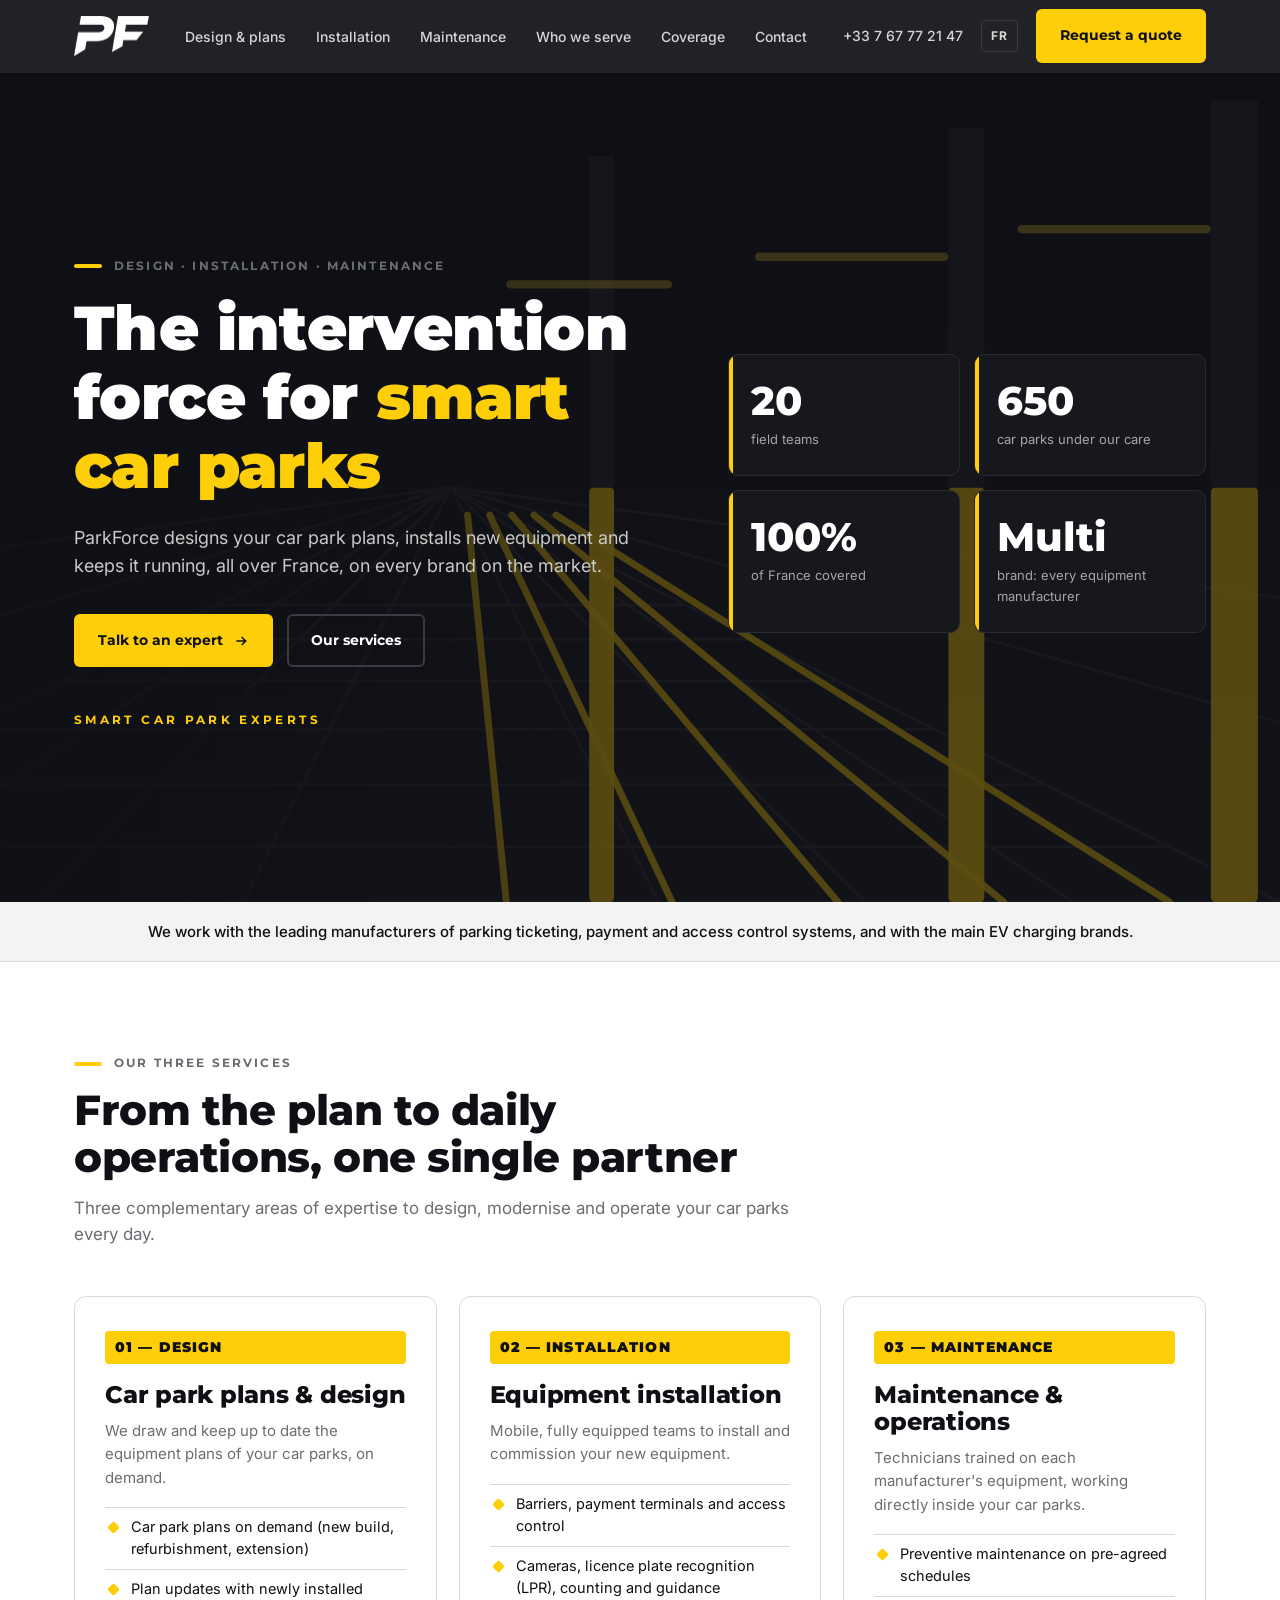
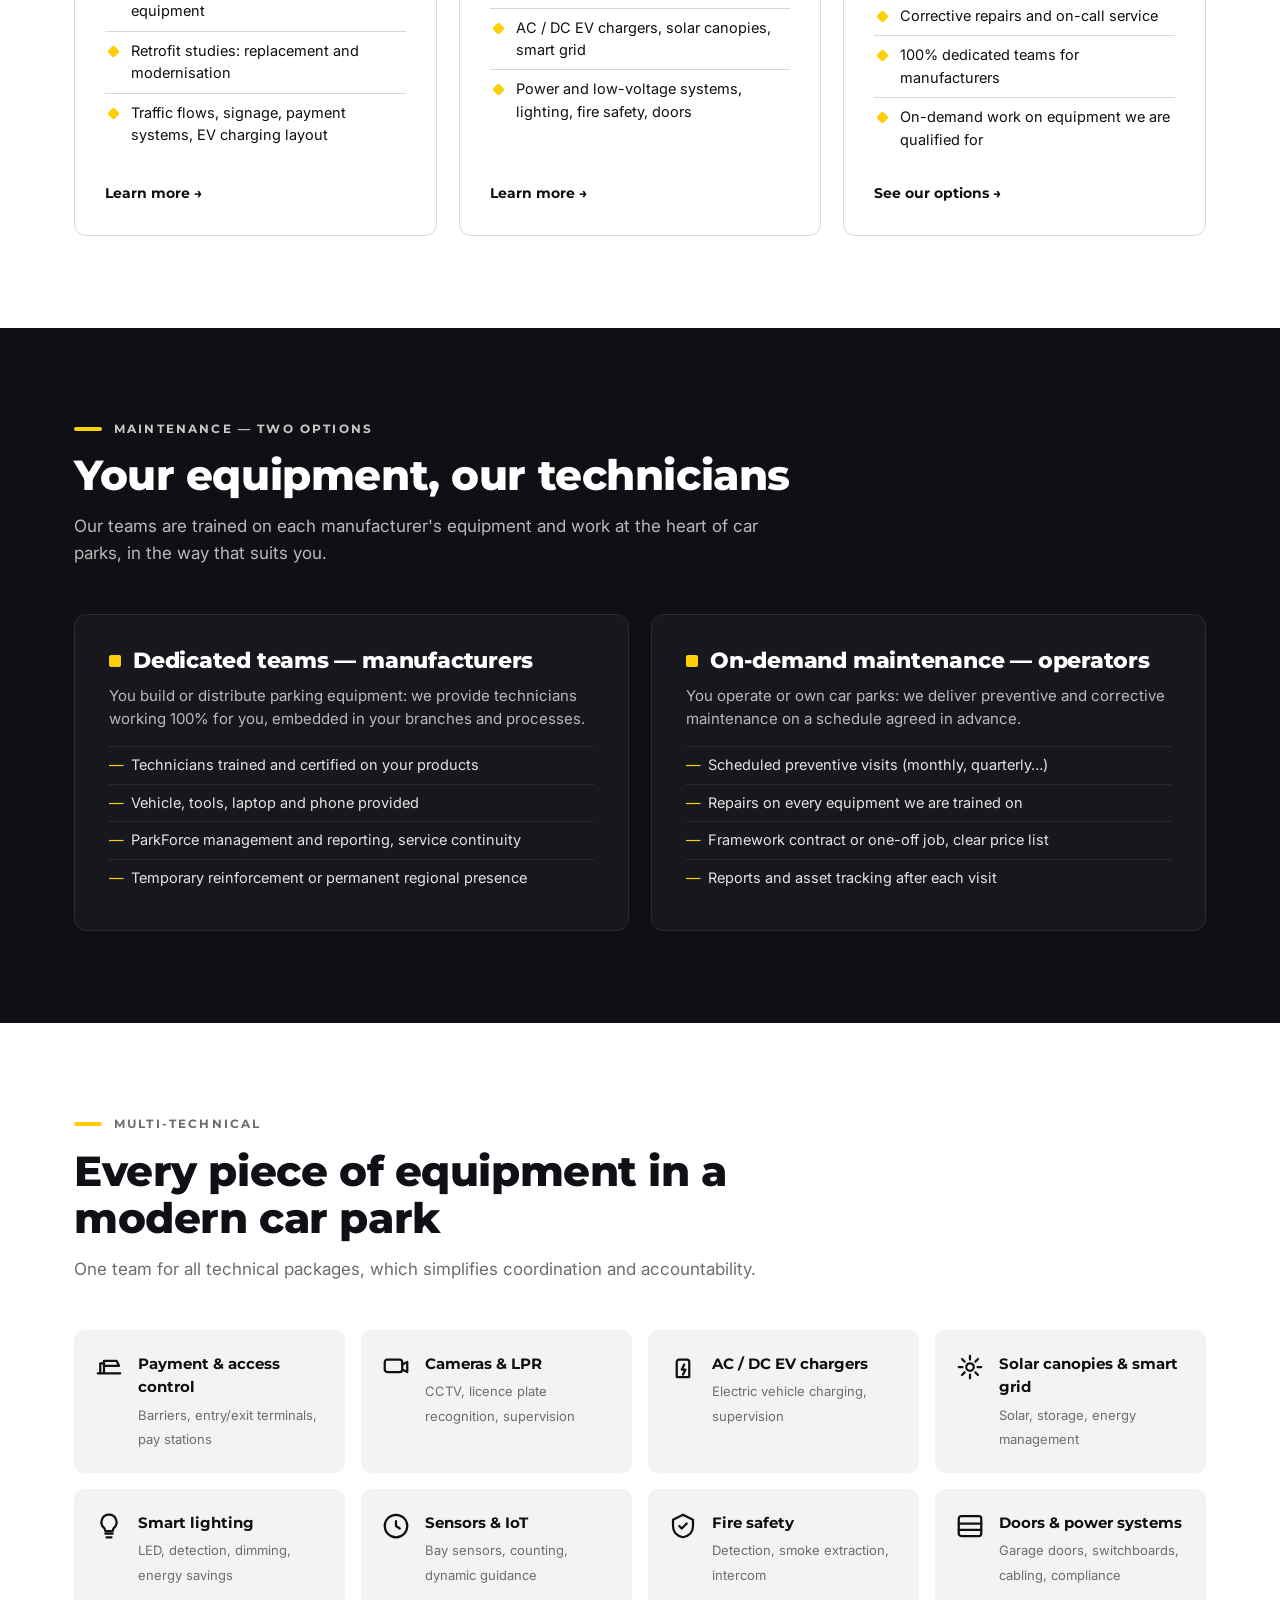
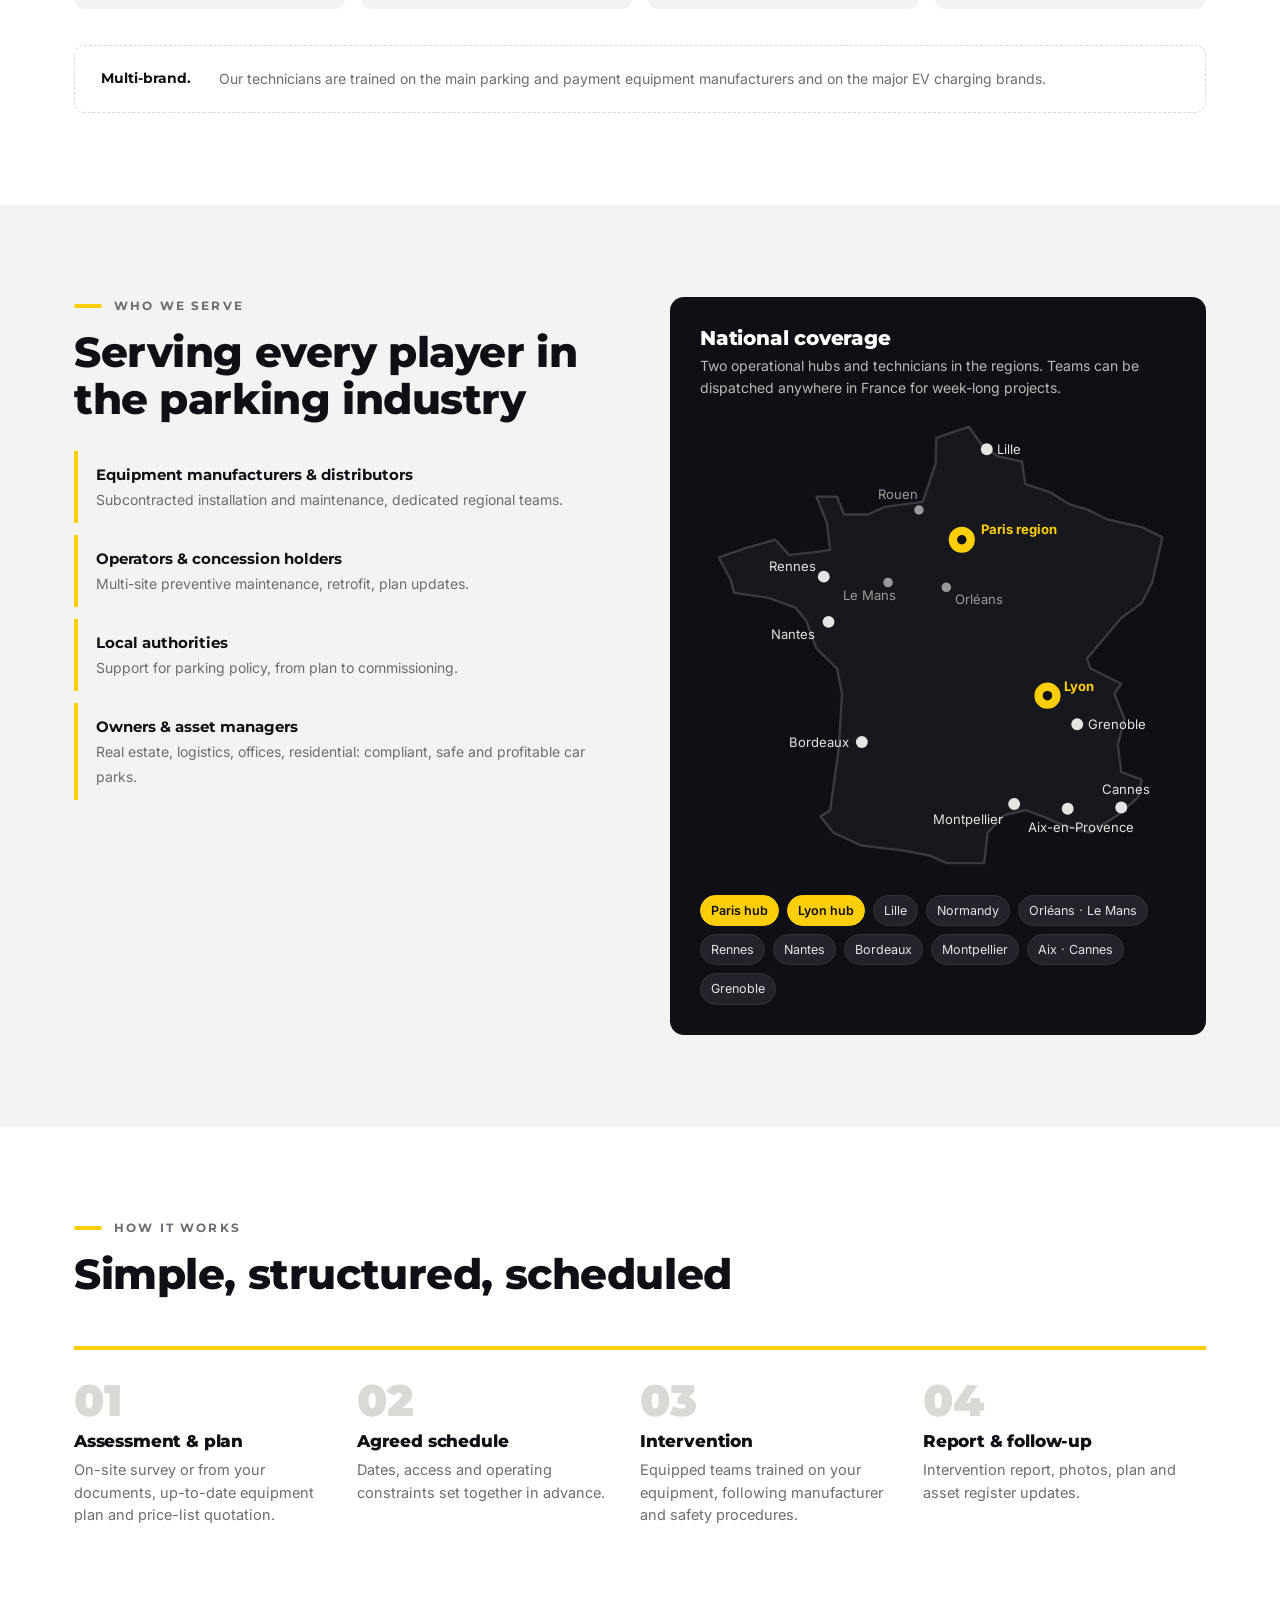
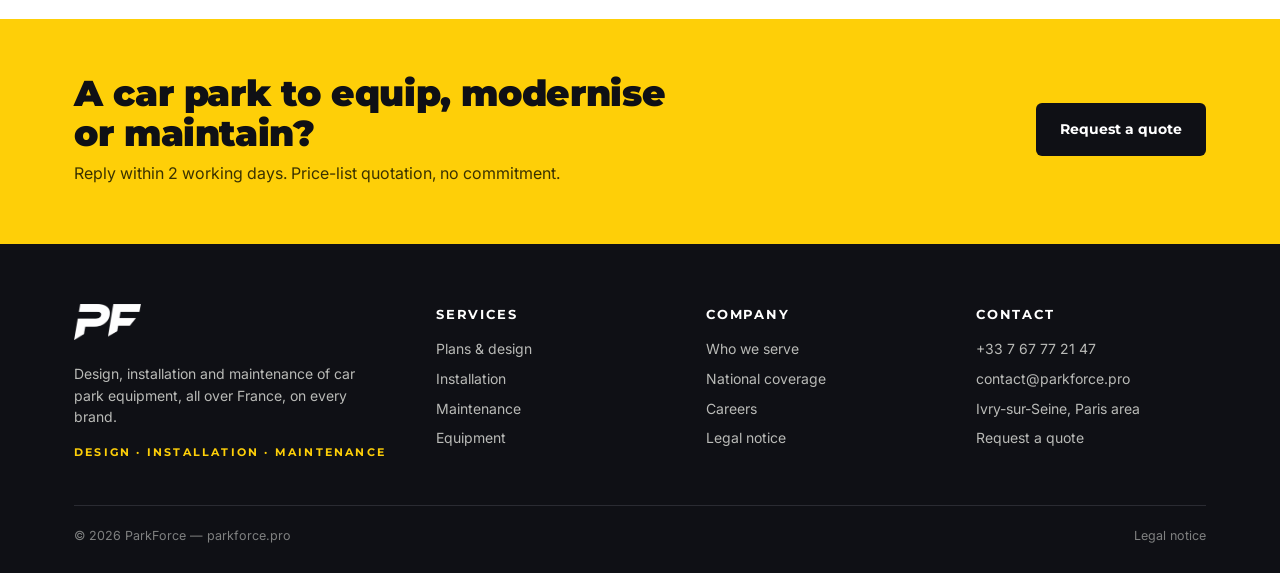
==== en/index.html @ 3d752ea2 "Site ParkForce v1 — FR/EN, carte de France, visuel héros, assistant IA (worker + widget)" ====
<!DOCTYPE html>
<html lang="en">
<head>
<meta charset="utf-8">
<meta name="viewport" content="width=device-width, initial-scale=1">
<title>ParkForce — Smart car park experts</title>
<meta name="description" content="ParkForce: car park design and plans, installation and maintenance of parking equipment all over France, on every brand.">
<link rel="canonical" href="https://parkforce.pro/en/index.html">
<link rel="alternate" hreflang="fr" href="https://parkforce.pro/index.html">
<link rel="alternate" hreflang="en" href="https://parkforce.pro/en/index.html">
<link rel="icon" href="../assets/favicon.png" type="image/png">
<meta property="og:title" content="ParkForce — Smart car park experts"><meta property="og:description" content="ParkForce: car park design and plans, installation and maintenance of parking equipment all over France, on every brand."><meta property="og:image" content="https://parkforce.pro/assets/og.png"><meta property="og:type" content="website">
<link rel="preconnect" href="https://fonts.googleapis.com">
<link href="https://fonts.googleapis.com/css2?family=Montserrat:wght@500;700;800;900&family=Inter:wght@400;500;600&display=swap" rel="stylesheet">
<link rel="stylesheet" href="../assets/site.css">
</head>
<body>
<header>
  <div class="wrap nav">
    <a class="logo" href="../en/index.html" aria-label="ParkForce"><img src="../assets/logo-blanc.png" alt="ParkForce"></a>
    <ul><li><a href="etude.html">Design & plans</a></li><li><a href="installation.html">Installation</a></li><li><a href="maintenance.html">Maintenance</a></li><li><a href="index.html#pourqui">Who we serve</a></li><li><a href="index.html#couverture">Coverage</a></li><li><a href="contact.html">Contact</a></li></ul>
    <div class="right">
      <span class="tel">+33 7 67 77 21 47</span>
      <a class="lang" href="../index.html" hreflang="fr">FR</a>
      <a class="btn btn-y" href="contact.html">Request a quote</a>
      <button class="burger" aria-label="Menu" onclick="document.getElementById('mnav').classList.toggle('open')">☰</button>
    </div>
  </div>
  <nav class="mobile-nav" id="mnav"><a href="etude.html">Design & plans</a><a href="installation.html">Installation</a><a href="maintenance.html">Maintenance</a><a href="index.html#pourqui">Who we serve</a><a href="index.html#couverture">Coverage</a><a href="contact.html">Contact</a><a href="../index.html">FR</a></nav>
</header>

<section class="hero" id="top">
  <svg class="hero-art" viewBox="0 0 1200 600" preserveAspectRatio="xMaxYMid slice" aria-hidden="true">
      <defs><linearGradient id="g1" x1="0" y1="0" x2="0" y2="1"><stop offset="0" stop-color="#0F1015"/><stop offset="1" stop-color="#1b1c23"/></linearGradient>
      <linearGradient id="g2" x1="0" y1="0" x2="1" y2="0"><stop offset="0" stop-color="#0F1015" stop-opacity="1"/><stop offset=".6" stop-color="#0F1015" stop-opacity="0"/></linearGradient></defs>
      <rect width="1200" height="600" fill="url(#g1)"/>
      <g stroke="#2b2c33" stroke-width="2" fill="none">
        <path d="M0 600 L600 300 M150 600 L600 300 M300 600 L600 300 M450 600 L600 300 M750 600 L600 300 M900 600 L600 300 M1050 600 L600 300 M1200 600 L600 300 M1200 470 L600 300 M1200 380 L600 300 M0 470 L600 300 M0 380 L600 300"/>
        <path d="M0 600 L1200 600 M80 560 L1120 560 M170 515 L1030 515 M250 475 L950 475 M320 440 L880 440 M380 410 L820 410 M430 385 L770 385"/>
      </g>
      <g stroke="#FECF08" stroke-width="5" stroke-linecap="round" opacity=".85">
        <path d="M640 600 L612 320 M760 600 L628 320 M880 600 L644 320 M1000 600 L660 320 M1120 600 L676 320"/>
      </g>
      <g fill="#FECF08" opacity=".9"><rect x="700" y="300" width="18" height="300" rx="3"/><rect x="960" y="300" width="26" height="300" rx="3"/><rect x="1150" y="300" width="34" height="300" rx="3"/></g>
      <g fill="#23242b"><rect x="700" y="60" width="18" height="240"/><rect x="960" y="40" width="26" height="260"/><rect x="1150" y="20" width="34" height="280"/></g>
      <g fill="#FFD32D" opacity=".55"><rect x="640" y="150" width="120" height="6" rx="3"/><rect x="820" y="130" width="140" height="6" rx="3"/><rect x="1010" y="110" width="140" height="6" rx="3"/></g>
      <rect width="1200" height="600" fill="url(#g2)"/>
    </svg>
  <div class="wrap">
    <div>
      <div class="eyebrow">Design · Installation · Maintenance</div>
      <h1>The intervention force for <em>smart car parks</em></h1>
      <p class="lead">ParkForce designs your car park plans, installs new equipment and keeps it running, all over France, on every brand on the market.</p>
      <div class="ctas">
        <a class="btn btn-y" href="contact.html">Talk to an expert <svg viewBox="0 0 24 24" fill="none" stroke="currentColor" stroke-width="2.4"><path d="M5 12h14M13 6l6 6-6 6"/></svg></a>
        <a class="btn btn-ghost" href="#metiers">Our services</a>
      </div>
      <div class="sig">Smart car park experts</div>
    </div>
    <div class="kpis"><div class="kpi"><b>20</b><span>field teams</span></div><div class="kpi"><b>650</b><span>car parks under our care</span></div><div class="kpi"><b>100%</b><span>of France covered</span></div><div class="kpi"><b>Multi</b><span>brand: every equipment manufacturer</span></div></div>
  </div>
</section>
<div class="band"><div class="wrap"><span class="lbl" style="text-transform:none;letter-spacing:0;font-size:15px;color:var(--pf-black);font-weight:500;text-align:center">We work with the leading manufacturers of parking ticketing, payment and access control systems, and with the main EV charging brands.</span></div></div>
<section id="metiers"><div class="wrap">
  <div class="sec-head"><div class="eyebrow">Our three services</div><h2>From the plan to daily operations, one single partner</h2><p>Three complementary areas of expertise to design, modernise and operate your car parks every day.</p></div>
  <div class="metiers"><article class="metier"><span class="num">01 — DESIGN</span><h3>Car park plans & design</h3><p>We draw and keep up to date the equipment plans of your car parks, on demand.</p><ul><li>Car park plans on demand (new build, refurbishment, extension)</li><li>Plan updates with newly installed equipment</li><li>Retrofit studies: replacement and modernisation</li><li>Traffic flows, signage, payment systems, EV charging layout</li></ul><a class="more" href="etude.html">Learn more →</a></article><article class="metier"><span class="num">02 — INSTALLATION</span><h3>Equipment installation</h3><p>Mobile, fully equipped teams to install and commission your new equipment.</p><ul><li>Barriers, payment terminals and access control</li><li>Cameras, licence plate recognition (LPR), counting and guidance</li><li>AC / DC EV chargers, solar canopies, smart grid</li><li>Power and low-voltage systems, lighting, fire safety, doors</li></ul><a class="more" href="installation.html">Learn more →</a></article><article class="metier"><span class="num">03 — MAINTENANCE</span><h3>Maintenance & operations</h3><p>Technicians trained on each manufacturer's equipment, working directly inside your car parks.</p><ul><li>Preventive maintenance on pre-agreed schedules</li><li>Corrective repairs and on-call service</li><li>100% dedicated teams for manufacturers</li><li>On-demand work on equipment we are qualified for</li></ul><a class="more" href="maintenance.html">See our options →</a></article></div>
</div></section>
<section class="dark" id="modes"><div class="wrap">
  <div class="sec-head"><div class="eyebrow">Maintenance — two options</div><h2>Your equipment, our technicians</h2><p style="color:#b9bab7">Our teams are trained on each manufacturer's equipment and work at the heart of car parks, in the way that suits you.</p></div>
  <div class="modes"><div class="mode"><h3><i></i>Dedicated teams — manufacturers</h3><p>You build or distribute parking equipment: we provide technicians working 100% for you, embedded in your branches and processes.</p><ul><li>Technicians trained and certified on your products</li><li>Vehicle, tools, laptop and phone provided</li><li>ParkForce management and reporting, service continuity</li><li>Temporary reinforcement or permanent regional presence</li></ul></div><div class="mode"><h3><i></i>On-demand maintenance — operators</h3><p>You operate or own car parks: we deliver preventive and corrective maintenance on a schedule agreed in advance.</p><ul><li>Scheduled preventive visits (monthly, quarterly…)</li><li>Repairs on every equipment we are trained on</li><li>Framework contract or one-off job, clear price list</li><li>Reports and asset tracking after each visit</li></ul></div></div>
</div></section>
<section id="equipements"><div class="wrap">
  <div class="sec-head"><div class="eyebrow">Multi-technical</div><h2>Every piece of equipment in a modern car park</h2><p>One team for all technical packages, which simplifies coordination and accountability.</p></div>
  <div class="equip"><div class="eq"><svg viewBox="0 0 24 24"><path d="M3 17h18M5 17V9h3v8M8 11h12l-2-4H8z"/></svg><div><b>Payment & access control</b><span>Barriers, entry/exit terminals, pay stations</span></div></div><div class="eq"><svg viewBox="0 0 24 24"><rect x="3" y="6" width="14" height="10" rx="2"/><path d="M17 10l4-2v8l-4-2"/></svg><div><b>Cameras & LPR</b><span>CCTV, licence plate recognition, supervision</span></div></div><div class="eq"><svg viewBox="0 0 24 24"><path d="M7 20V8a2 2 0 012-2h6a2 2 0 012 2v12M7 20h10M13 10l-2 4h3l-2 4"/></svg><div><b>AC / DC EV chargers</b><span>Electric vehicle charging, supervision</span></div></div><div class="eq"><svg viewBox="0 0 24 24"><circle cx="12" cy="12" r="3"/><path d="M12 3v3M12 18v3M3 12h3M18 12h3M5.6 5.6l2.1 2.1M16.3 16.3l2.1 2.1M5.6 18.4l2.1-2.1M16.3 7.7l2.1-2.1"/></svg><div><b>Solar canopies & smart grid</b><span>Solar, storage, energy management</span></div></div><div class="eq"><svg viewBox="0 0 24 24"><path d="M9 18h6M10 21h4M12 3a6 6 0 00-4 10.5c.7.6 1 1.3 1 2.5h6c0-1.2.3-1.9 1-2.5A6 6 0 0012 3z"/></svg><div><b>Smart lighting</b><span>LED, detection, dimming, energy savings</span></div></div><div class="eq"><svg viewBox="0 0 24 24"><circle cx="12" cy="12" r="9"/><path d="M12 8v4l3 2"/></svg><div><b>Sensors & IoT</b><span>Bay sensors, counting, dynamic guidance</span></div></div><div class="eq"><svg viewBox="0 0 24 24"><path d="M12 3l8 4v5c0 5-3.5 8-8 9-4.5-1-8-4-8-9V7z"/><path d="M9 12l2 2 4-4"/></svg><div><b>Fire safety</b><span>Detection, smoke extraction, intercom</span></div></div><div class="eq"><svg viewBox="0 0 24 24"><rect x="3" y="4" width="18" height="16" rx="2"/><path d="M3 10h18M3 15h18"/></svg><div><b>Doors & power systems</b><span>Garage doors, switchboards, cabling, compliance</span></div></div></div>
  <div class="brands"><b>Multi-brand.</b> Our technicians are trained on the main parking and payment equipment manufacturers and on the major EV charging brands.</div>
</div></section>
<section id="pourqui" style="background:var(--pf-light)"><div class="wrap split">
  <div><div class="sec-head" style="margin-bottom:28px"><div class="eyebrow">Who we serve</div><h2>Serving every player in the parking industry</h2></div><ul class="clients"><li><b>Equipment manufacturers & distributors</b><span>Subcontracted installation and maintenance, dedicated regional teams.</span></li><li><b>Operators & concession holders</b><span>Multi-site preventive maintenance, retrofit, plan updates.</span></li><li><b>Local authorities</b><span>Support for parking policy, from plan to commissioning.</span></li><li><b>Owners & asset managers</b><span>Real estate, logistics, offices, residential: compliant, safe and profitable car parks.</span></li></ul></div>
  <div class="map" id="couverture">
    <h3>National coverage</h3><p>Two operational hubs and technicians in the regions. Teams can be dispatched anywhere in France for week-long projects.</p>
    <svg viewBox="0 0 400 390" aria-hidden="true">
      <path d="M225.9 8.9 L198.6 18.3 L198.0 40.3 L187.1 72.2 L155.4 76.4 L141.0 82.8 L120.9 82.8 L115.1 67.9 L97.8 67.9 L106.5 89.1 L109.4 112.5 L95.0 114.6 L74.8 116.7 L63.3 104.0 L40.3 110.4 L15.8 118.9 L25.9 138.0 L28.8 148.6 L57.6 152.8 L80.6 161.3 L89.2 171.9 L97.8 195.3 L115.1 212.2 L119.4 233.5 L116.5 280.1 L109.4 331.1 L101.3 336.6 L112.2 350.2 L135.3 360.8 L169.8 365.0 L192.8 369.3 L207.2 375.7 L238.8 375.7 L241.7 350.2 L256.1 335.3 L273.4 331.1 L290.6 337.5 L305.0 343.8 L328.1 350.2 L351.1 335.3 L368.3 320.5 L371.2 305.6 L354.0 299.2 L351.1 275.9 L356.8 254.7 L348.2 233.5 L354.0 225.0 L328.1 212.2 L325.2 203.7 L339.6 186.8 L354.0 169.8 L371.2 157.1 L379.9 140.1 L388.5 101.9 L371.2 93.4 L342.4 87.0 L325.2 78.5 L310.8 74.3 L293.5 63.7 L273.4 57.3 L270.5 38.2 L250.4 34.0 L236.0 23.3 L225.9 8.9 Z" fill="#17181e" stroke="#3a3b42" stroke-width="2" stroke-linejoin="round"/>
      <g font-family="Inter,Arial" font-size="11" fill="#e4e4e1">
        <circle cx="220" cy="104" r="11" fill="#FECF08"/><circle cx="220" cy="104" r="4" fill="#0F1015"/><text x="236" y="99" font-weight="700" fill="#FECF08">Paris region</text>
        <circle cx="292" cy="235" r="11" fill="#FECF08"/><circle cx="292" cy="235" r="4" fill="#0F1015"/><text x="306" y="231" font-weight="700" fill="#FECF08">Lyon</text>
        <circle cx="241" cy="28" r="5" fill="#e4e4e1"/><text x="250" y="32">Lille</text>
        <circle cx="184" cy="79" r="4" fill="#9a9b98"/><text x="150" y="70" fill="#9a9b98">Rouen</text>
        <circle cx="158" cy="140" r="4" fill="#9a9b98"/><text x="120" y="155" fill="#9a9b98">Le Mans</text>
        <circle cx="207" cy="144" r="4" fill="#9a9b98"/><text x="214" y="158" fill="#9a9b98">Orléans</text>
        <circle cx="104" cy="135" r="5" fill="#e4e4e1"/><text x="58" y="130">Rennes</text>
        <circle cx="108" cy="173" r="5" fill="#e4e4e1"/><text x="60" y="187">Nantes</text>
        <circle cx="136" cy="274" r="5" fill="#e4e4e1"/><text x="75" y="278">Bordeaux</text>
        <circle cx="264" cy="326" r="5" fill="#e4e4e1"/><text x="196" y="343">Montpellier</text>
        <circle cx="309" cy="330" r="5" fill="#e4e4e1"/><text x="276" y="350">Aix-en-Provence</text>
        <circle cx="354" cy="329" r="5" fill="#e4e4e1"/><text x="338" y="318">Cannes</text>
        <circle cx="317" cy="259" r="5" fill="#e4e4e1"/><text x="326" y="263">Grenoble</text>
      </g>
    </svg>
    <div class="hubs"><span class="h">Paris hub</span><span class="h">Lyon hub</span><span class="">Lille</span><span class="">Normandy</span><span class="">Orléans · Le Mans</span><span class="">Rennes</span><span class="">Nantes</span><span class="">Bordeaux</span><span class="">Montpellier</span><span class="">Aix · Cannes</span><span class="">Grenoble</span></div>
  </div>
</div></section>
<section><div class="wrap">
  <div class="sec-head"><div class="eyebrow">How it works</div><h2>Simple, structured, scheduled</h2></div>
  <div class="steps"><div class="step"><h4>Assessment & plan</h4><p>On-site survey or from your documents, up-to-date equipment plan and price-list quotation.</p></div><div class="step"><h4>Agreed schedule</h4><p>Dates, access and operating constraints set together in advance.</p></div><div class="step"><h4>Intervention</h4><p>Equipped teams trained on your equipment, following manufacturer and safety procedures.</p></div><div class="step"><h4>Report & follow-up</h4><p>Intervention report, photos, plan and asset register updates.</p></div></div>
</div></section>
<div class="cta"><div class="wrap"><div><h2>A car park to equip, modernise or maintain?</h2><p>Reply within 2 working days. Price-list quotation, no commitment.</p></div><a class="btn btn-dark" href="contact.html">Request a quote</a></div></div>

<footer>
  <div class="wrap">
    <div class="cols">
      <div>
        <img src="../assets/logo-blanc.png" alt="ParkForce">
        <p style="font-size:14px;max-width:300px">Design, installation and maintenance of car park equipment, all over France, on every brand.</p>
        <p class="sig" style="margin-top:16px">Design · Installation · Maintenance</p>
      </div>
      <div><h5>Services</h5><ul><li><a href="etude.html">Plans & design</a></li><li><a href="installation.html">Installation</a></li><li><a href="maintenance.html">Maintenance</a></li><li><a href="index.html#equipements">Equipment</a></li></ul></div><div><h5>Company</h5><ul><li><a href="index.html#pourqui">Who we serve</a></li><li><a href="index.html#couverture">National coverage</a></li><li><a href="contact.html">Careers</a></li><li><a href="mentions-legales.html">Legal notice</a></li></ul></div><div><h5>Contact</h5><ul><li>+33 7 67 77 21 47</li><li>contact@parkforce.pro</li><li>Ivry-sur-Seine, Paris area</li><li><a href="contact.html">Request a quote</a></li></ul></div>
    </div>
    <div class="legal"><span>© 2026 ParkForce — parkforce.pro</span><span><a href="mentions-legales.html">Legal notice</a></span></div>
  </div>
</footer>
<script>window.PF_CHAT_ENDPOINT="";</script>
<script src="../assets/chat.js" defer></script>
</body>
</html>
---- assets/site.css ----
:root{
  --pf-yellow:#FECF08; --pf-yellow-2:#FFD32D; --pf-black:#0F1015; --pf-grey:#383636;
  --pf-text2:#6B6D72; --pf-line:#D9D9D6; --pf-light:#F3F3F1; --white:#fff;
  --font-head:'Montserrat',Arial,sans-serif; --font-body:'Inter',Arial,sans-serif;
  --maxw:1180px;
}
*{box-sizing:border-box;margin:0;padding:0}
html{scroll-behavior:smooth}
body{font-family:var(--font-body);color:var(--pf-black);background:var(--white);line-height:1.55;-webkit-font-smoothing:antialiased}
h1,h2,h3,h4{font-family:var(--font-head);line-height:1.12;letter-spacing:-.01em}
a{color:inherit;text-decoration:none}
.wrap{max-width:var(--maxw);margin:0 auto;padding:0 24px}
.eyebrow{font-family:var(--font-head);font-weight:700;font-size:12px;letter-spacing:.18em;text-transform:uppercase;color:var(--pf-text2);display:flex;align-items:center;gap:12px}
.eyebrow::before{content:"";width:28px;height:4px;background:var(--pf-yellow);border-radius:2px}
.dark .eyebrow{color:#c9c9c6}
.btn{display:inline-flex;align-items:center;gap:10px;font-family:var(--font-head);font-weight:700;font-size:14px;padding:14px 22px;border-radius:6px;border:2px solid transparent;transition:.18s;cursor:pointer}
.btn-y{background:var(--pf-yellow);color:var(--pf-black)}
.btn-y:hover{background:var(--pf-yellow-2);transform:translateY(-1px)}
.btn-ghost{border-color:#3a3b42;color:#fff}
.btn-ghost:hover{border-color:var(--pf-yellow);color:var(--pf-yellow)}
.btn-dark{background:var(--pf-black);color:#fff}
.btn-dark:hover{background:#23242b}
.btn svg{width:16px;height:16px}

/* HEADER */
header{position:sticky;top:0;z-index:50;background:rgba(15,16,21,.92);backdrop-filter:blur(10px);border-bottom:1px solid #22232a}
.nav{display:flex;align-items:center;justify-content:space-between;height:72px}
.nav .logo img{height:40px;display:block}
.nav ul{display:flex;gap:30px;list-style:none}
.nav ul a{color:#d6d6d3;font-size:14px;font-weight:500;padding:8px 0;border-bottom:2px solid transparent}
.nav ul a:hover{color:#fff;border-bottom-color:var(--pf-yellow)}
.nav .right{display:flex;align-items:center;gap:18px}
.nav .tel{color:#d6d6d3;font-size:14px;font-weight:500}
.burger{display:none;background:none;border:0;color:#fff;font-size:26px}
@media(max-width:980px){.nav ul,.nav .tel{display:none}.burger{display:block}}

/* HERO */
.hero{background:var(--pf-black);color:#fff;position:relative;overflow:hidden}
.hero::after{content:"";position:absolute;inset:auto -10% -40% auto;width:60%;height:120%;background:
  repeating-linear-gradient(115deg,transparent 0 42px,rgba(254,207,8,.07) 42px 46px);transform:skewY(-6deg);pointer-events:none}
.hero .wrap{position:relative;z-index:1;padding:92px 24px 80px;display:grid;grid-template-columns:1.25fr 1fr;gap:56px;align-items:center}
.hero h1{font-size:clamp(38px,5vw,62px);font-weight:900;margin:18px 0 22px}
.hero h1 em{font-style:normal;color:var(--pf-yellow)}
.hero p.lead{font-size:18px;color:#c9c9c6;max-width:560px;margin-bottom:34px}
.hero .ctas{display:flex;gap:14px;flex-wrap:wrap}
.hero .sig{margin-top:44px;font-family:var(--font-head);font-weight:700;letter-spacing:.28em;font-size:12px;color:var(--pf-yellow);text-transform:uppercase}
.kpis{display:grid;grid-template-columns:1fr 1fr;gap:14px}
.kpi{background:#17181e;border:1px solid #2a2b32;border-radius:10px;padding:26px 22px;position:relative;overflow:hidden}
.kpi::before{content:"";position:absolute;left:0;top:0;bottom:0;width:4px;background:var(--pf-yellow)}
.kpi b{display:block;font-family:var(--font-head);font-size:40px;font-weight:800;line-height:1}
.kpi span{display:block;color:#a5a6a3;font-size:13px;margin-top:8px}
@media(max-width:900px){.hero .wrap{grid-template-columns:1fr;padding:60px 24px}.kpis{grid-template-columns:1fr 1fr}}
@media(max-width:520px){.kpis{grid-template-columns:1fr}}

/* LOGOS BAND */
.band{background:var(--pf-light);border-bottom:1px solid var(--pf-line)}
.band .wrap{display:flex;align-items:center;gap:34px;padding:18px 24px;flex-wrap:wrap;justify-content:center}
.band span.lbl{font-size:12px;color:var(--pf-text2);text-transform:uppercase;letter-spacing:.14em;font-weight:600}
.band span.m{font-family:var(--font-head);font-weight:800;font-size:17px;color:#9a9b98;letter-spacing:.02em}

/* SECTIONS */
section{padding:92px 0}
.sec-head{max-width:720px;margin-bottom:48px}
.sec-head h2{font-size:clamp(28px,3.4vw,42px);font-weight:800;margin:14px 0 14px}
.sec-head p{color:var(--pf-text2);font-size:17px}

/* METIERS */
.metiers{display:grid;grid-template-columns:repeat(3,1fr);gap:22px}
.metier{border:1px solid var(--pf-line);border-radius:12px;padding:34px 30px 30px;background:#fff;display:flex;flex-direction:column;transition:.2s;position:relative}
.metier:hover{border-color:var(--pf-black);box-shadow:0 18px 40px -24px rgba(15,16,21,.35);transform:translateY(-3px)}
.metier .num{font-family:var(--font-head);font-weight:900;font-size:14px;color:var(--pf-black);background:var(--pf-yellow);display:inline-block;padding:6px 10px;border-radius:4px;letter-spacing:.08em}
.metier h3{font-size:24px;font-weight:800;margin:18px 0 10px}
.metier p{color:var(--pf-text2);font-size:15px;margin-bottom:18px}
.metier ul{list-style:none;margin-bottom:24px;flex:1}
.metier li{padding:8px 0 8px 26px;border-top:1px solid var(--pf-line);font-size:14.5px;position:relative}
.metier li::before{content:"";position:absolute;left:4px;top:15px;width:9px;height:9px;background:var(--pf-yellow);border-radius:2px;transform:rotate(45deg)}
.metier a.more{font-family:var(--font-head);font-weight:700;font-size:14px;display:inline-flex;gap:8px;align-items:center}
.metier a.more:hover{color:#5a5b60}
@media(max-width:900px){.metiers{grid-template-columns:1fr}}

/* MAINTENANCE MODES */
.dark{background:var(--pf-black);color:#fff}
.modes{display:grid;grid-template-columns:1fr 1fr;gap:22px;margin-top:10px}
.mode{background:#17181e;border:1px solid #2a2b32;border-radius:12px;padding:34px}
.mode h3{font-size:22px;font-weight:800;margin-bottom:10px;display:flex;align-items:center;gap:12px}
.mode h3 i{width:12px;height:12px;background:var(--pf-yellow);border-radius:2px;display:inline-block}
.mode p{color:#b9bab7;font-size:15px;margin-bottom:16px}
.mode ul{list-style:none}
.mode li{color:#e4e4e1;font-size:14.5px;padding:7px 0 7px 22px;position:relative;border-top:1px solid #2a2b32}
.mode li::before{content:"—";position:absolute;left:0;color:var(--pf-yellow)}
@media(max-width:820px){.modes{grid-template-columns:1fr}}

/* EQUIPEMENTS */
.equip{display:grid;grid-template-columns:repeat(4,1fr);gap:16px}
.eq{background:var(--pf-light);border-radius:10px;padding:22px 20px;display:flex;gap:14px;align-items:flex-start}
.eq svg{width:30px;height:30px;flex:none;stroke:var(--pf-black);fill:none;stroke-width:1.8;stroke-linecap:round;stroke-linejoin:round}
.eq b{display:block;font-family:var(--font-head);font-size:15px;font-weight:700;margin-bottom:3px}
.eq span{font-size:13px;color:var(--pf-text2)}
.brands{margin-top:36px;padding:22px 26px;border:1px dashed var(--pf-line);border-radius:10px;display:flex;gap:10px 28px;flex-wrap:wrap;align-items:center;font-size:14px;color:var(--pf-text2)}
.brands b{color:var(--pf-black);font-family:var(--font-head)}
@media(max-width:980px){.equip{grid-template-columns:1fr 1fr}}
@media(max-width:540px){.equip{grid-template-columns:1fr}}

/* POUR QUI + COUVERTURE */
.split{display:grid;grid-template-columns:1fr 1fr;gap:60px;align-items:start}
.clients{list-style:none;display:grid;gap:12px}
.clients li{border-left:4px solid var(--pf-yellow);padding:12px 18px;background:var(--pf-light);border-radius:0 8px 8px 0}
.clients li b{font-family:var(--font-head);display:block;font-size:15px}
.clients li span{font-size:14px;color:var(--pf-text2)}
.map{background:var(--pf-black);border-radius:14px;padding:30px;color:#fff;position:relative}
.map h3{font-size:20px;font-weight:800;margin-bottom:6px}
.map p{color:#b9bab7;font-size:14px;margin-bottom:18px}
.map svg{width:100%;height:auto;display:block}
.map .hubs{display:flex;flex-wrap:wrap;gap:8px;margin-top:14px}
.map .hubs span{font-size:12.5px;background:#23242b;border:1px solid #33343b;padding:5px 10px;border-radius:999px;color:#e4e4e1}
.map .hubs span.h{background:var(--pf-yellow);color:var(--pf-black);border-color:var(--pf-yellow);font-weight:600}
@media(max-width:900px){.split{grid-template-columns:1fr}}

/* PROCESS */
.steps{display:grid;grid-template-columns:repeat(4,1fr);gap:0;counter-reset:s;border-top:4px solid var(--pf-yellow)}
.step{padding:28px 24px 0 0;position:relative}
.step::before{counter-increment:s;content:"0" counter(s);font-family:var(--font-head);font-weight:900;font-size:44px;color:var(--pf-line);line-height:1;display:block;margin-bottom:10px}
.step h4{font-size:17px;font-weight:800;margin-bottom:8px}
.step p{font-size:14.5px;color:var(--pf-text2)}
@media(max-width:900px){.steps{grid-template-columns:1fr 1fr}}
@media(max-width:540px){.steps{grid-template-columns:1fr}}

/* CTA BAND */
.cta{background:var(--pf-yellow);color:var(--pf-black)}
.cta .wrap{display:flex;align-items:center;justify-content:space-between;gap:30px;padding:54px 24px;flex-wrap:wrap}
.cta h2{font-size:clamp(26px,3vw,36px);font-weight:900;max-width:640px}
.cta p{margin-top:8px;font-size:16px;color:#3a3200}

/* CONTACT */
.contact{display:grid;grid-template-columns:1fr 1.2fr;gap:60px}
.contact .info p{color:var(--pf-text2);margin-bottom:22px;font-size:16px}
.contact .info dl{display:grid;grid-template-columns:auto 1fr;gap:10px 18px;font-size:15px}
.contact .info dt{font-family:var(--font-head);font-weight:700;color:var(--pf-black)}
form{background:var(--pf-light);padding:34px;border-radius:14px;display:grid;gap:14px;grid-template-columns:1fr 1fr}
form label{font-size:13px;font-weight:600;display:grid;gap:6px}
form input,form select,form textarea{font:inherit;font-size:15px;padding:12px 14px;border:1px solid var(--pf-line);border-radius:7px;background:#fff;width:100%}
form input:focus,form select:focus,form textarea:focus{outline:2px solid var(--pf-yellow);border-color:var(--pf-yellow)}
form .full{grid-column:1/-1}
form .ok{grid-column:1/-1;background:var(--pf-black);color:#fff;padding:14px 18px;border-radius:8px;font-size:14.5px;display:none}
@media(max-width:900px){.contact{grid-template-columns:1fr}form{grid-template-columns:1fr}}

/* FOOTER */
footer{background:var(--pf-black);color:#b9bab7;padding:60px 0 28px;border-top:4px solid var(--pf-yellow)}
footer .cols{display:grid;grid-template-columns:1.4fr 1fr 1fr 1fr;gap:40px;margin-bottom:44px}
footer img{height:36px;margin-bottom:16px}
footer h5{font-family:var(--font-head);color:#fff;font-size:13px;letter-spacing:.14em;text-transform:uppercase;margin-bottom:14px}
footer ul{list-style:none;display:grid;gap:8px;font-size:14px}
footer ul a:hover{color:var(--pf-yellow)}
footer .legal{border-top:1px solid #2a2b32;padding-top:20px;display:flex;justify-content:space-between;flex-wrap:wrap;gap:10px;font-size:12.5px;color:#7f8080}
footer .sig{font-family:var(--font-head);color:var(--pf-yellow);letter-spacing:.2em;font-size:11px;font-weight:700;text-transform:uppercase}
@media(max-width:900px){footer .cols{grid-template-columns:1fr 1fr}}
@media(max-width:540px){footer .cols{grid-template-columns:1fr}}

.hero::after{display:none}
.hero-art{position:absolute;inset:0;width:100%;height:100%;opacity:.32;pointer-events:none}
/* inner pages */
.phero{background:var(--pf-black);color:#fff;padding:70px 0 60px;position:relative;overflow:hidden}
.phero::after{content:"";position:absolute;inset:auto -10% -40% auto;width:50%;height:120%;background:repeating-linear-gradient(115deg,transparent 0 42px,rgba(254,207,8,.07) 42px 46px);transform:skewY(-6deg);pointer-events:none}
.phero .wrap{position:relative;z-index:1}
.phero h1{font-size:clamp(34px,4.4vw,54px);font-weight:900;margin:16px 0 16px;max-width:820px}
.phero p{font-size:18px;color:#c9c9c6;max-width:640px}
.phero .num{font-family:var(--font-head);font-weight:900;font-size:13px;color:var(--pf-black);background:var(--pf-yellow);display:inline-block;padding:6px 10px;border-radius:4px;letter-spacing:.08em}
.cols2{display:grid;grid-template-columns:1fr 1fr;gap:28px}
.card{border:1px solid var(--pf-line);border-radius:12px;padding:30px;background:#fff}
.card h3{font-size:21px;font-weight:800;margin-bottom:10px}
.card p{color:var(--pf-text2);font-size:15px}
.card ul{list-style:none;margin-top:14px}
.card li{padding:7px 0 7px 24px;border-top:1px solid var(--pf-line);font-size:14.5px;position:relative}
.card li::before{content:"";position:absolute;left:4px;top:14px;width:9px;height:9px;background:var(--pf-yellow);border-radius:2px;transform:rotate(45deg)}
.prose{max-width:760px;font-size:16.5px}
.prose p{margin-bottom:16px;color:#2b2c31}
.prose h3{font-size:22px;font-weight:800;margin:30px 0 10px}
.faq details{border-top:1px solid var(--pf-line);padding:16px 0}
.faq summary{cursor:pointer;font-family:var(--font-head);font-weight:700;font-size:16px;list-style:none;display:flex;justify-content:space-between}
.faq summary::after{content:"+";color:var(--pf-yellow);font-size:22px;line-height:1}
.faq details[open] summary::after{content:"–"}
.faq p{margin-top:10px;color:var(--pf-text2);font-size:15px}
.lang{font-size:12px;font-weight:700;letter-spacing:.1em;color:#d6d6d3;border:1px solid #3a3b42;padding:6px 9px;border-radius:4px}
.lang:hover{border-color:var(--pf-yellow);color:var(--pf-yellow)}
.mobile-nav{display:none;background:var(--pf-black);border-top:1px solid #22232a}
.mobile-nav.open{display:block}
.mobile-nav a{display:block;padding:14px 24px;color:#fff;border-bottom:1px solid #22232a;font-weight:500}
@media(max-width:900px){.cols2{grid-template-columns:1fr}}
@media(max-width:980px){.nav .right .btn-y,.nav .right .lang{display:none}}
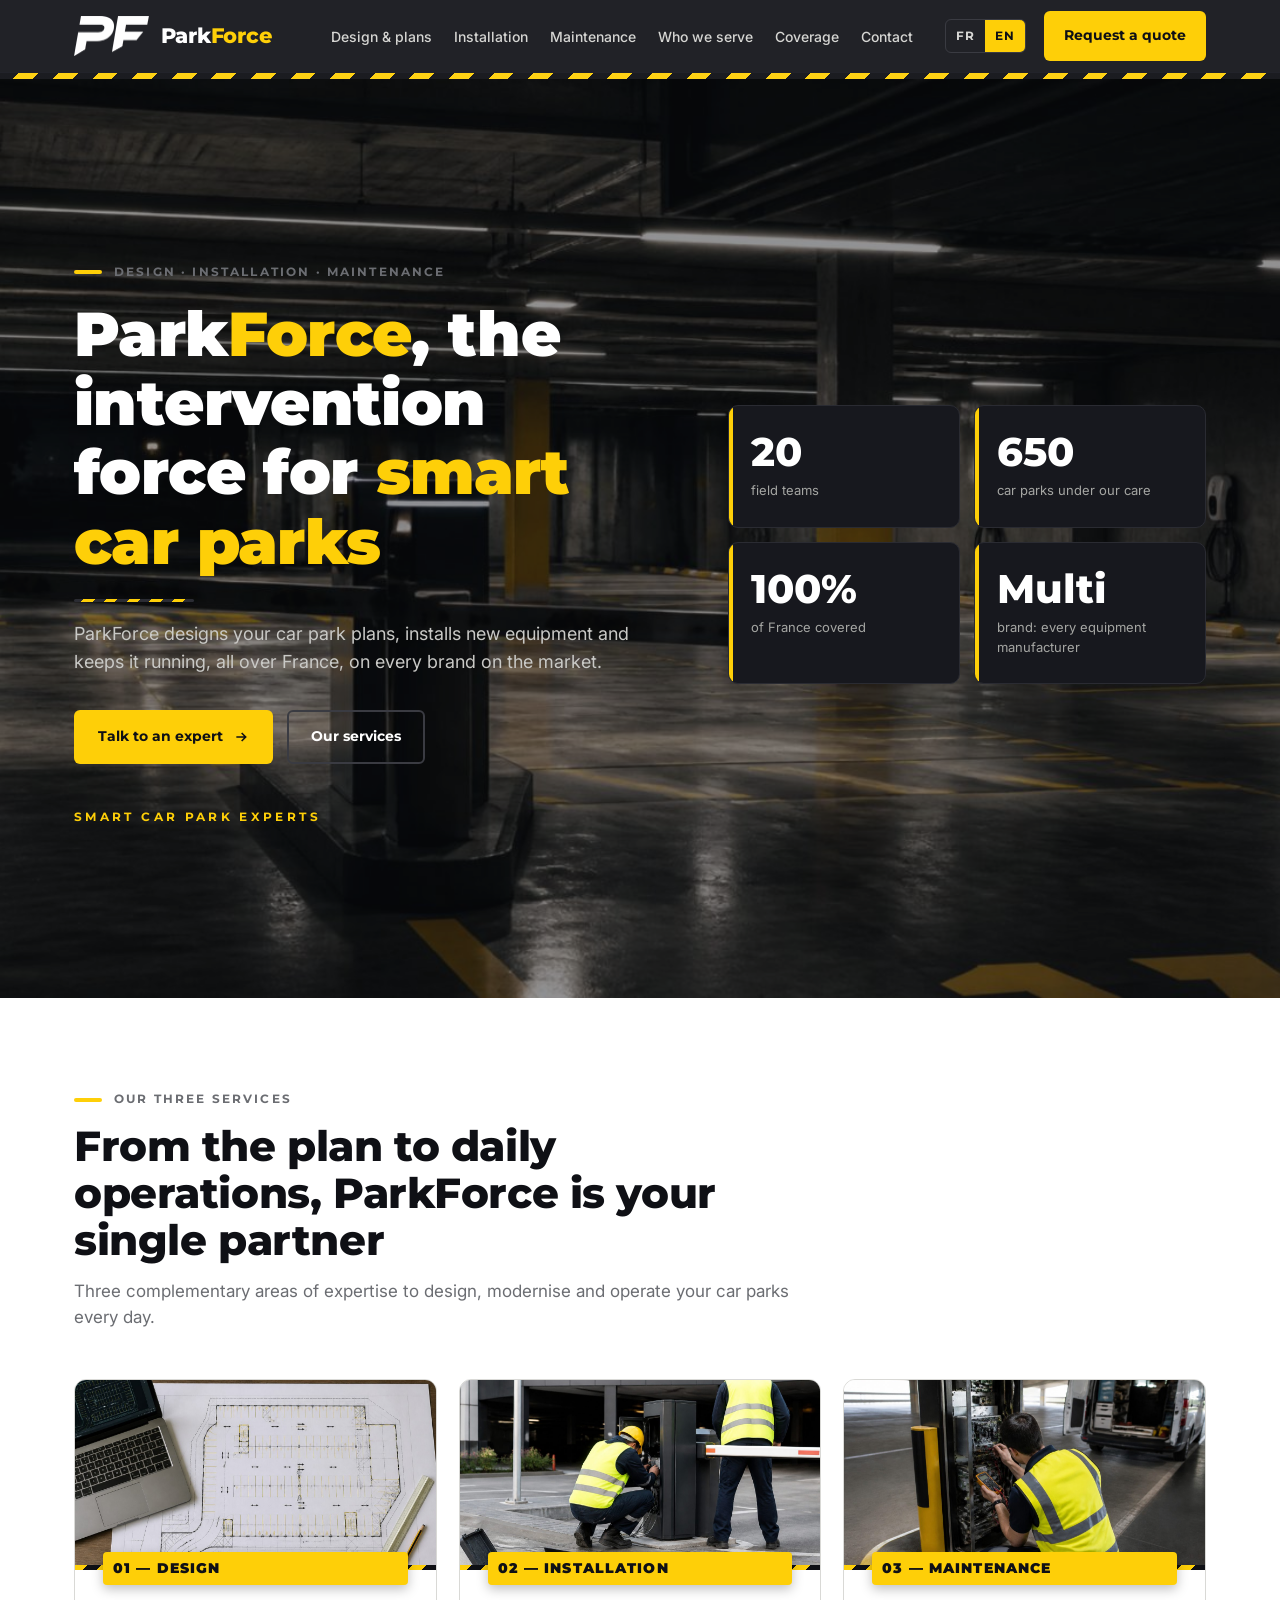
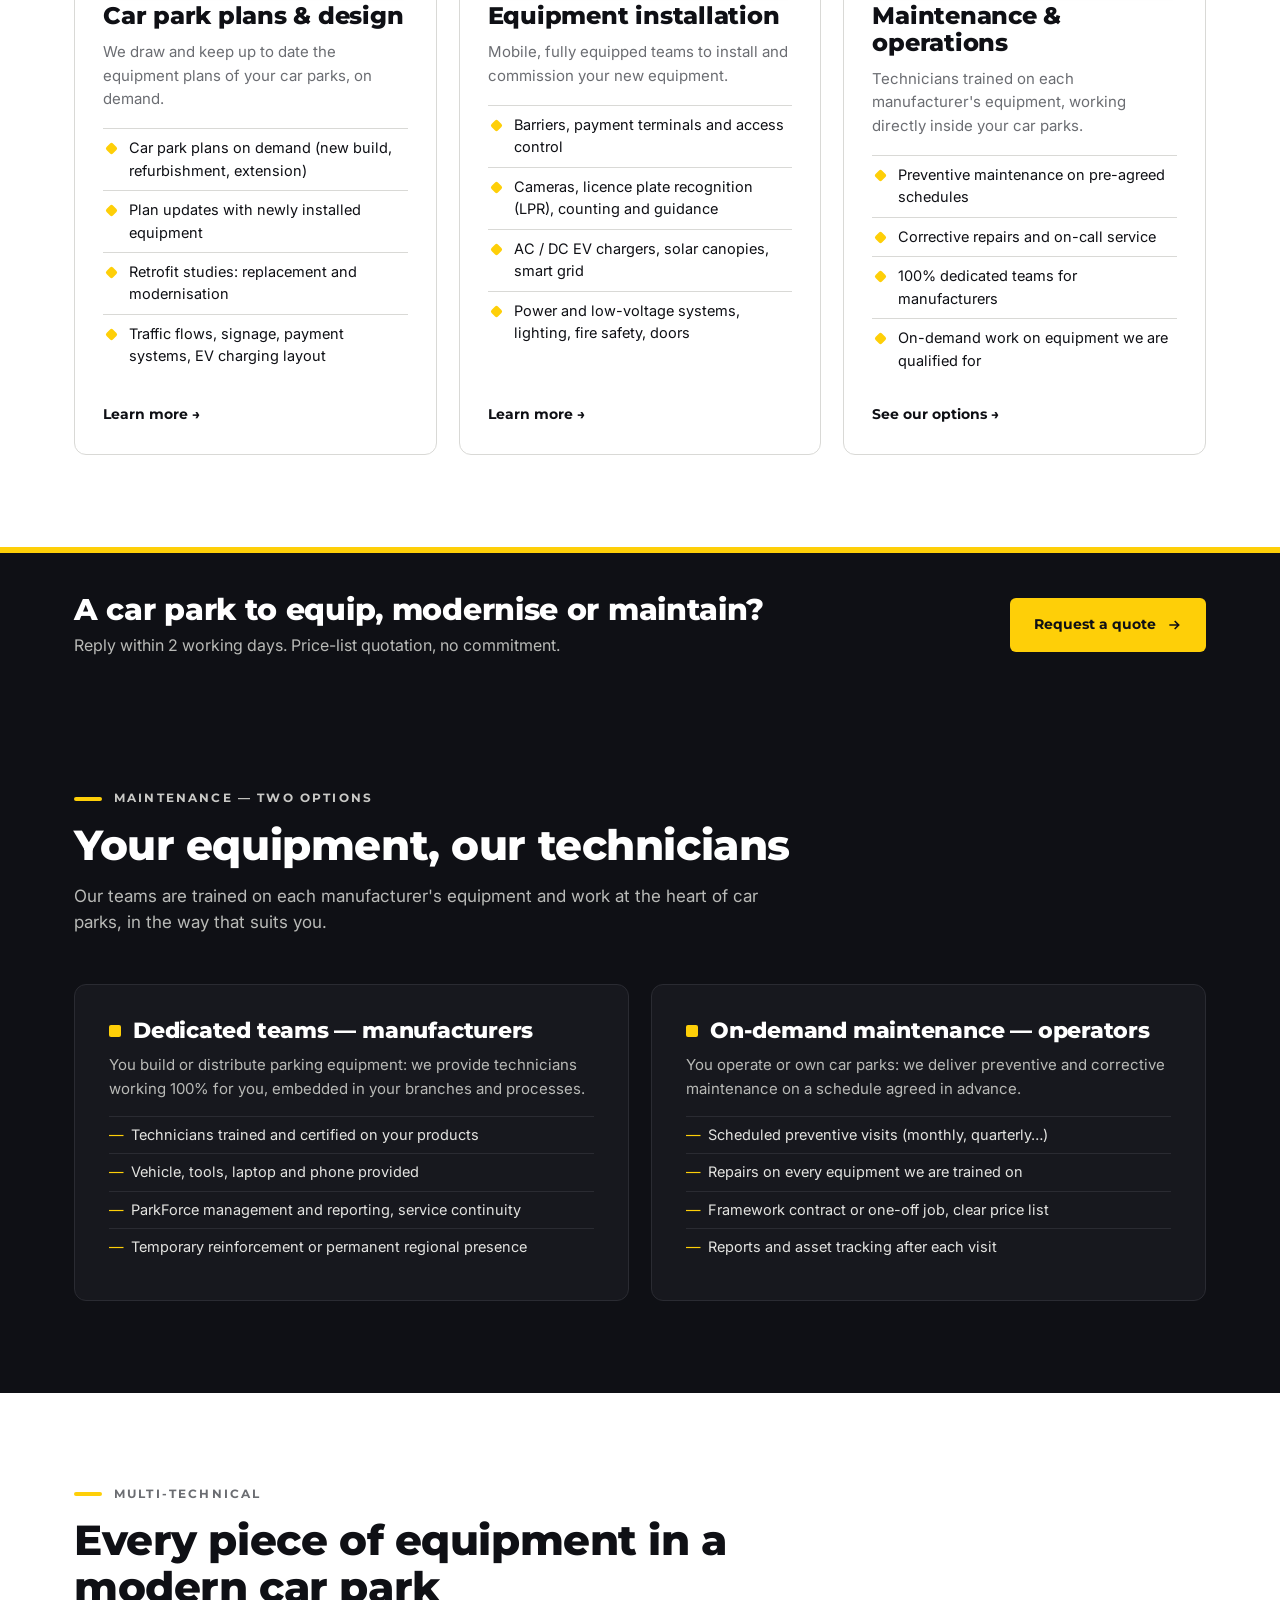
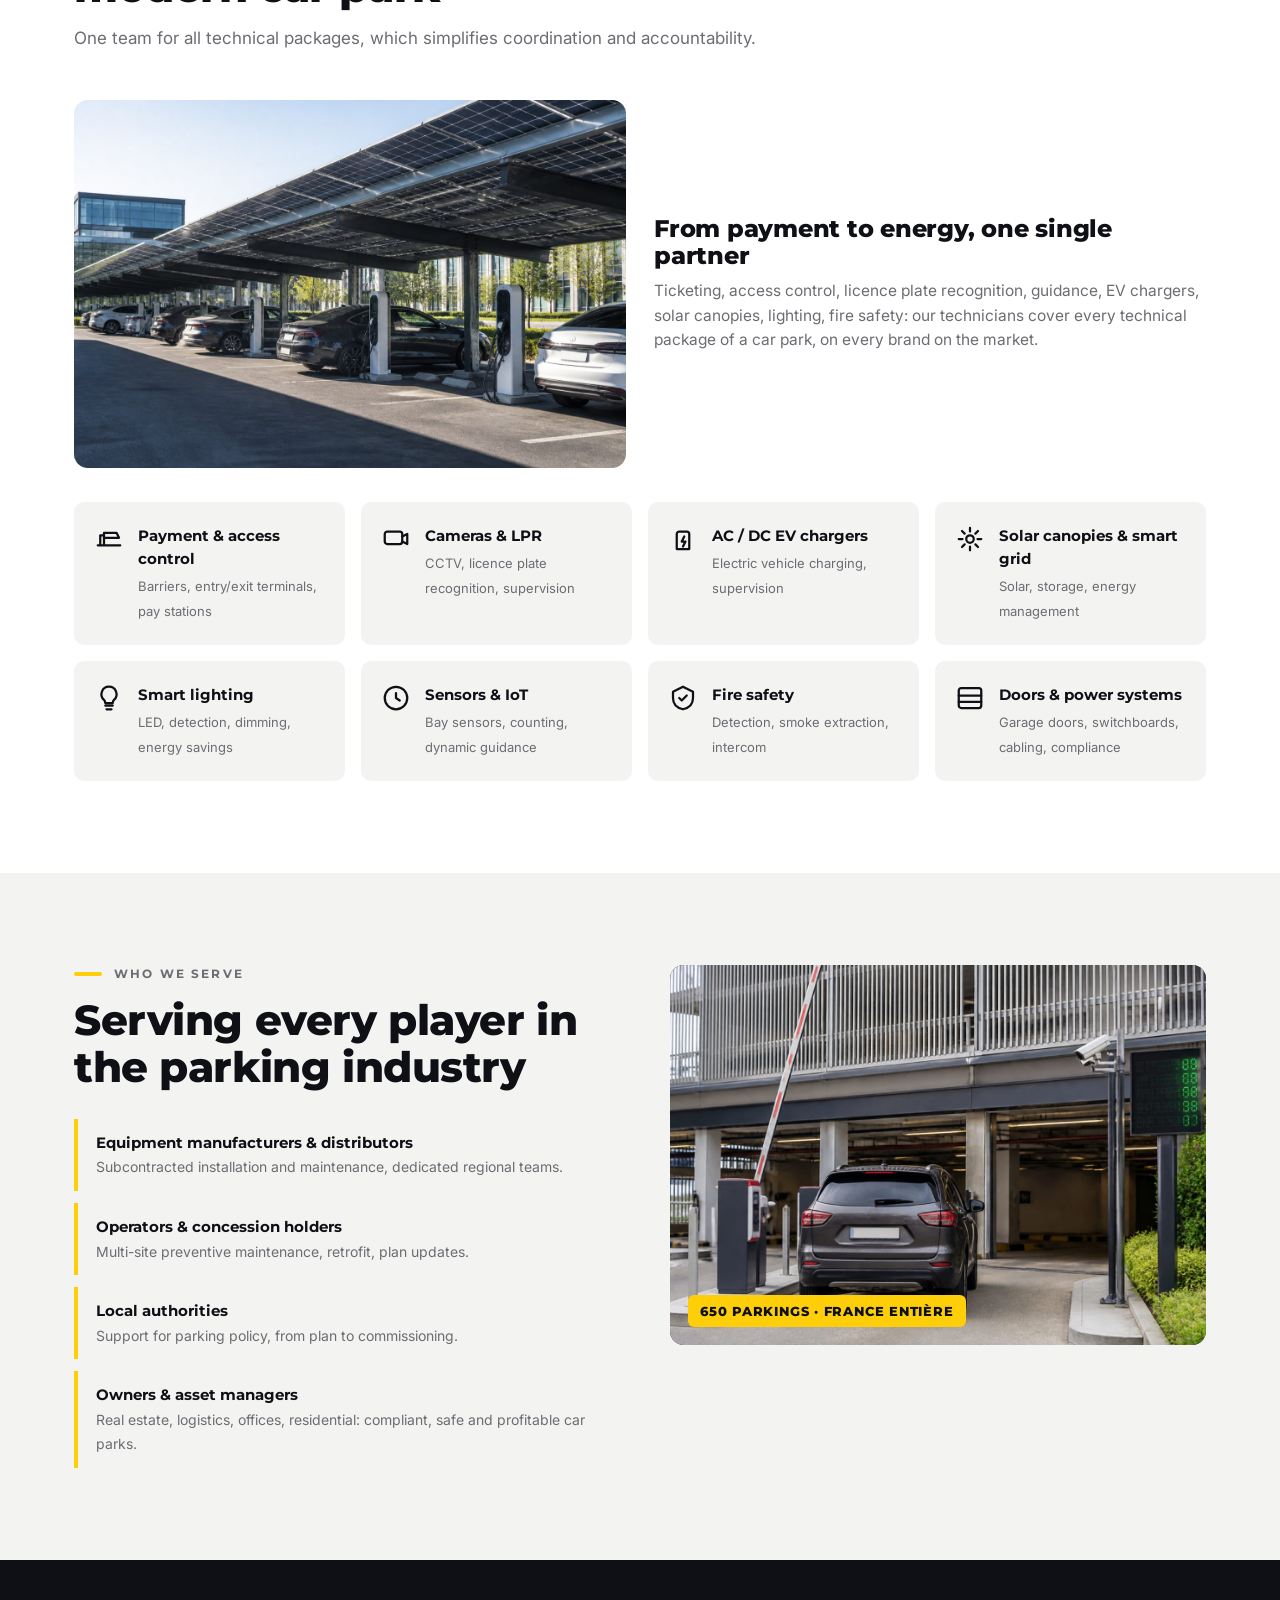
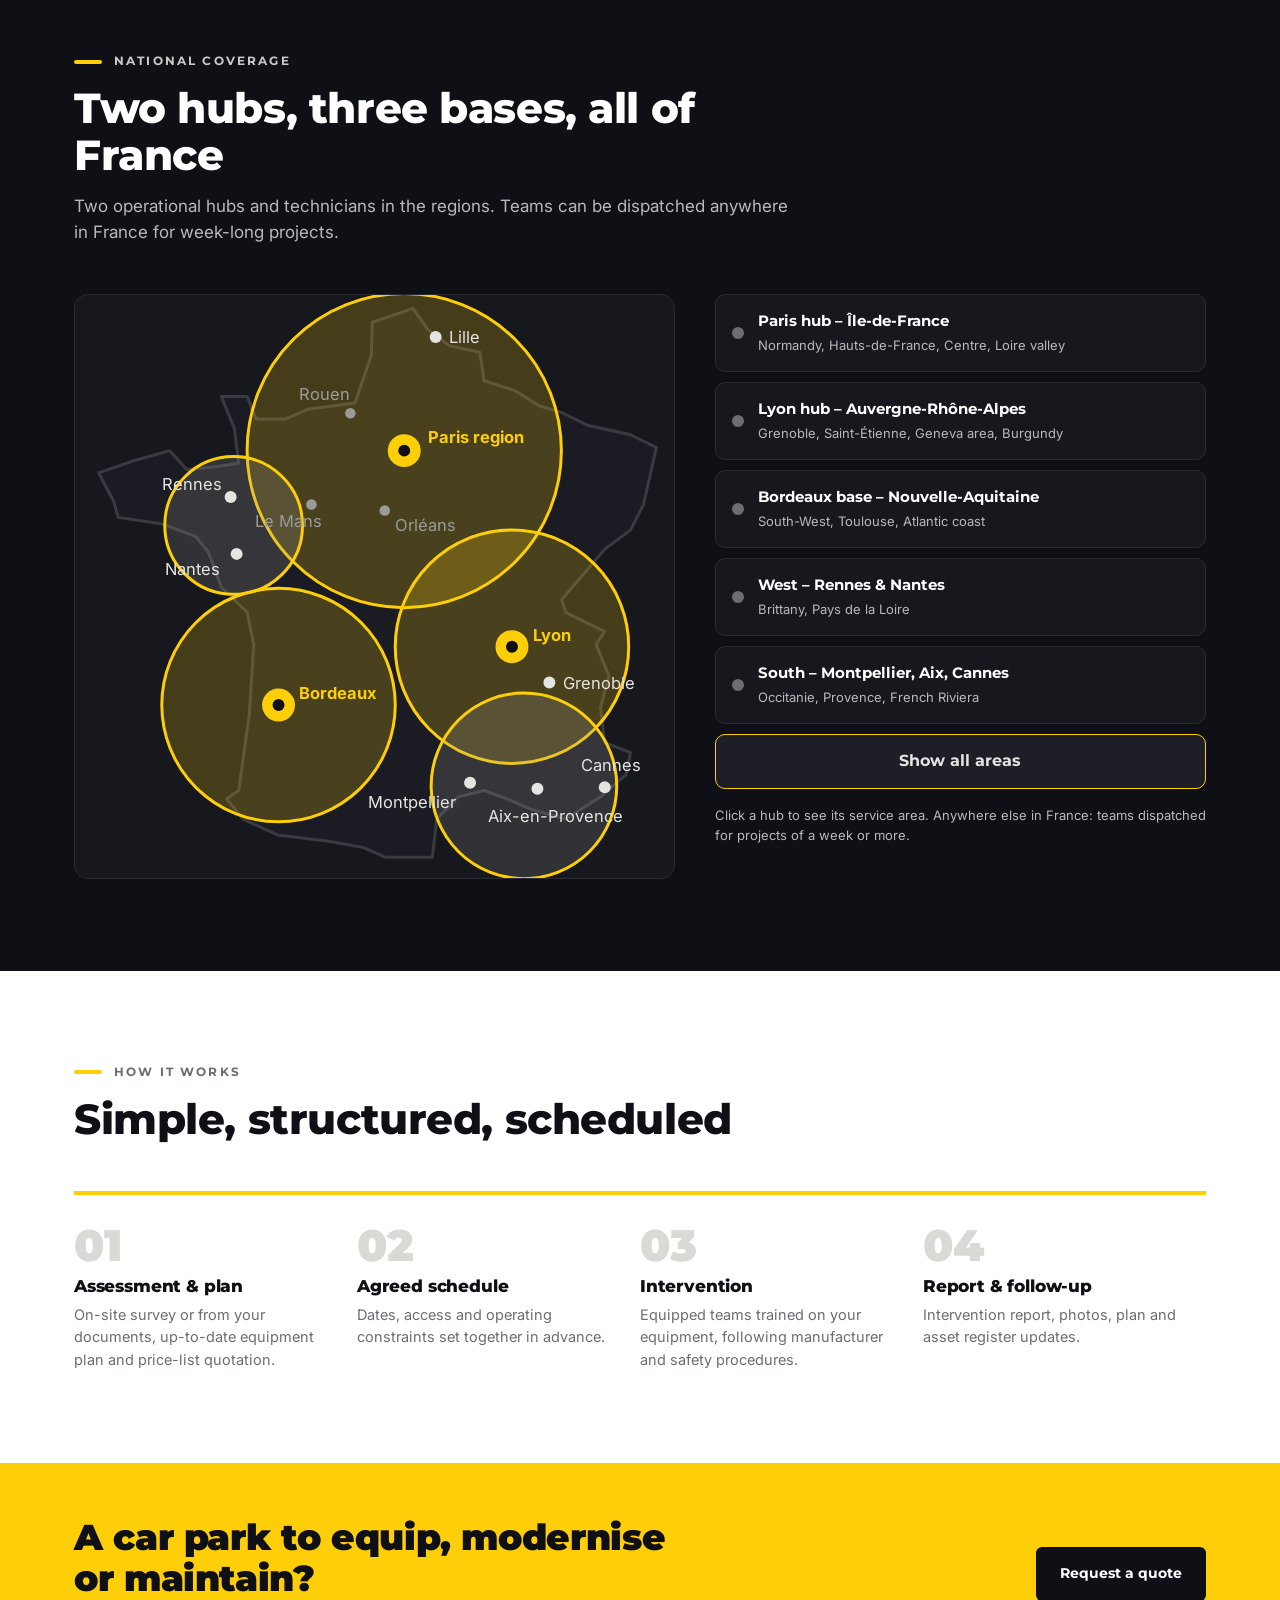
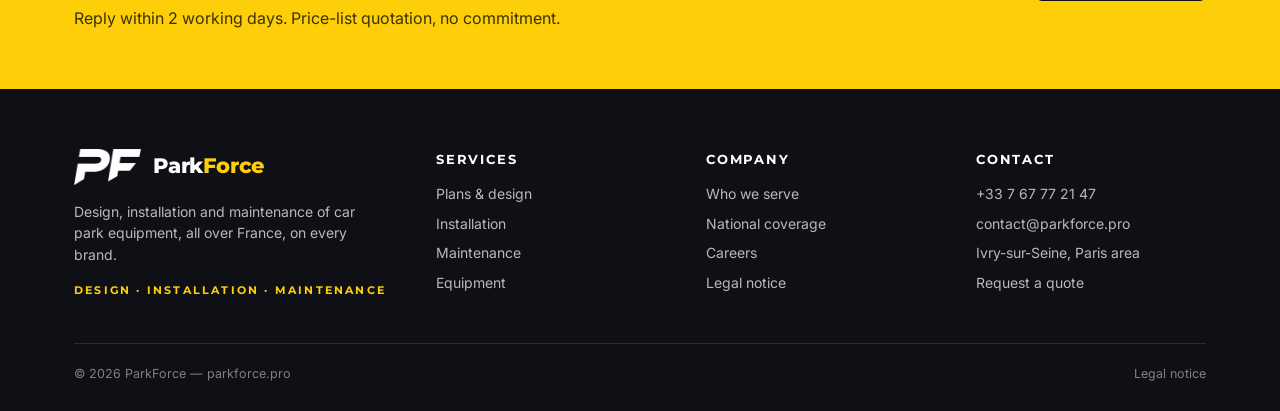
==== commit e1b32944: "v3 : photos, nom ParkForce, bandes noir/jaune, carte interactive, CTA, sections séparées" ====
--- a/en/index.html
+++ b/en/index.html
@@ -17,19 +17,21 @@
 <body>
 <header>
   <div class="wrap nav">
-    <a class="logo" href="../en/index.html" aria-label="ParkForce"><img src="../assets/logo-blanc.png" alt="ParkForce"></a>
+    <a class="logo" href="index.html" aria-label="ParkForce"><img src="../assets/logo-blanc.png" alt="ParkForce"><span class="wordmark">Park<em>Force</em></span></a>
     <ul><li><a href="etude.html">Design & plans</a></li><li><a href="installation.html">Installation</a></li><li><a href="maintenance.html">Maintenance</a></li><li><a href="index.html#pourqui">Who we serve</a></li><li><a href="index.html#couverture">Coverage</a></li><li><a href="contact.html">Contact</a></li></ul>
     <div class="right">
       <span class="tel">+33 7 67 77 21 47</span>
-      <a class="lang" href="../index.html" hreflang="fr">FR</a>
-      <a class="btn btn-y" href="contact.html">Request a quote</a>
+      <div class="langsw"><a href="../index.html" hreflang="fr">FR</a><span>EN</span></div>
+      <a class="btn btn-y" href="contact.html#form">Request a quote</a>
       <button class="burger" aria-label="Menu" onclick="document.getElementById('mnav').classList.toggle('open')">☰</button>
     </div>
   </div>
   <nav class="mobile-nav" id="mnav"><a href="etude.html">Design & plans</a><a href="installation.html">Installation</a><a href="maintenance.html">Maintenance</a><a href="index.html#pourqui">Who we serve</a><a href="index.html#couverture">Coverage</a><a href="contact.html">Contact</a><a href="../index.html">FR</a></nav>
 </header>
+<div class="hazard"></div>
 
 <section class="hero" id="top">
+  <img class="hero-photo" src="../assets/img/hero.jpg" alt="">
   <svg class="hero-art" viewBox="0 0 1200 600" preserveAspectRatio="xMaxYMid slice" aria-hidden="true">
       <defs><linearGradient id="g1" x1="0" y1="0" x2="0" y2="1"><stop offset="0" stop-color="#0F1015"/><stop offset="1" stop-color="#1b1c23"/></linearGradient>
       <linearGradient id="g2" x1="0" y1="0" x2="1" y2="0"><stop offset="0" stop-color="#0F1015" stop-opacity="1"/><stop offset=".6" stop-color="#0F1015" stop-opacity="0"/></linearGradient></defs>
@@ -49,8 +51,9 @@
   <div class="wrap">
     <div>
       <div class="eyebrow">Design · Installation · Maintenance</div>
-      <h1>The intervention force for <em>smart car parks</em></h1>
-      <p class="lead">ParkForce designs your car park plans, installs new equipment and keeps it running, all over France, on every brand on the market.</p>
+      <h1><span class="brand">Park<em>Force</em></span>, the intervention force for <em>smart car parks</em></h1>
+      <div class="hazard-thin"></div>
+      <p class="lead" style="margin-top:18px">ParkForce designs your car park plans, installs new equipment and keeps it running, all over France, on every brand on the market.</p>
       <div class="ctas">
         <a class="btn btn-y" href="contact.html">Talk to an expert <svg viewBox="0 0 24 24" fill="none" stroke="currentColor" stroke-width="2.4"><path d="M5 12h14M13 6l6 6-6 6"/></svg></a>
         <a class="btn btn-ghost" href="#metiers">Our services</a>
@@ -60,56 +63,80 @@
     <div class="kpis"><div class="kpi"><b>20</b><span>field teams</span></div><div class="kpi"><b>650</b><span>car parks under our care</span></div><div class="kpi"><b>100%</b><span>of France covered</span></div><div class="kpi"><b>Multi</b><span>brand: every equipment manufacturer</span></div></div>
   </div>
 </section>
-<div class="band"><div class="wrap"><span class="lbl" style="text-transform:none;letter-spacing:0;font-size:15px;color:var(--pf-black);font-weight:500;text-align:center">We work with the leading manufacturers of parking ticketing, payment and access control systems, and with the main EV charging brands.</span></div></div>
 <section id="metiers"><div class="wrap">
-  <div class="sec-head"><div class="eyebrow">Our three services</div><h2>From the plan to daily operations, one single partner</h2><p>Three complementary areas of expertise to design, modernise and operate your car parks every day.</p></div>
-  <div class="metiers"><article class="metier"><span class="num">01 — DESIGN</span><h3>Car park plans & design</h3><p>We draw and keep up to date the equipment plans of your car parks, on demand.</p><ul><li>Car park plans on demand (new build, refurbishment, extension)</li><li>Plan updates with newly installed equipment</li><li>Retrofit studies: replacement and modernisation</li><li>Traffic flows, signage, payment systems, EV charging layout</li></ul><a class="more" href="etude.html">Learn more →</a></article><article class="metier"><span class="num">02 — INSTALLATION</span><h3>Equipment installation</h3><p>Mobile, fully equipped teams to install and commission your new equipment.</p><ul><li>Barriers, payment terminals and access control</li><li>Cameras, licence plate recognition (LPR), counting and guidance</li><li>AC / DC EV chargers, solar canopies, smart grid</li><li>Power and low-voltage systems, lighting, fire safety, doors</li></ul><a class="more" href="installation.html">Learn more →</a></article><article class="metier"><span class="num">03 — MAINTENANCE</span><h3>Maintenance & operations</h3><p>Technicians trained on each manufacturer's equipment, working directly inside your car parks.</p><ul><li>Preventive maintenance on pre-agreed schedules</li><li>Corrective repairs and on-call service</li><li>100% dedicated teams for manufacturers</li><li>On-demand work on equipment we are qualified for</li></ul><a class="more" href="maintenance.html">See our options →</a></article></div>
+  <div class="sec-head"><div class="eyebrow">Our three services</div><h2>From the plan to daily operations, ParkForce is your single partner</h2><p>Three complementary areas of expertise to design, modernise and operate your car parks every day.</p></div>
+  <div class="metiers"><article class="metier"><div class="ph"><img src="../assets/img/etude.jpg" alt="" loading="lazy"></div><div class="bd"><span class="num">01 — DESIGN</span><h3>Car park plans & design</h3><p>We draw and keep up to date the equipment plans of your car parks, on demand.</p><ul><li>Car park plans on demand (new build, refurbishment, extension)</li><li>Plan updates with newly installed equipment</li><li>Retrofit studies: replacement and modernisation</li><li>Traffic flows, signage, payment systems, EV charging layout</li></ul><a class="more" href="etude.html">Learn more →</a></div></article><article class="metier"><div class="ph"><img src="../assets/img/installation.jpg" alt="" loading="lazy"></div><div class="bd"><span class="num">02 — INSTALLATION</span><h3>Equipment installation</h3><p>Mobile, fully equipped teams to install and commission your new equipment.</p><ul><li>Barriers, payment terminals and access control</li><li>Cameras, licence plate recognition (LPR), counting and guidance</li><li>AC / DC EV chargers, solar canopies, smart grid</li><li>Power and low-voltage systems, lighting, fire safety, doors</li></ul><a class="more" href="installation.html">Learn more →</a></div></article><article class="metier"><div class="ph"><img src="../assets/img/maintenance.jpg" alt="" loading="lazy"></div><div class="bd"><span class="num">03 — MAINTENANCE</span><h3>Maintenance & operations</h3><p>Technicians trained on each manufacturer's equipment, working directly inside your car parks.</p><ul><li>Preventive maintenance on pre-agreed schedules</li><li>Corrective repairs and on-call service</li><li>100% dedicated teams for manufacturers</li><li>On-demand work on equipment we are qualified for</li></ul><a class="more" href="maintenance.html">See our options →</a></div></article></div>
 </div></section>
+<div class="cta-mid"><div class="wrap"><div><h2>A car park to equip, modernise or maintain?</h2><p>Reply within 2 working days. Price-list quotation, no commitment.</p></div><a class="btn btn-y" href="contact.html#form">Request a quote <svg viewBox="0 0 24 24" fill="none" stroke="currentColor" stroke-width="2.4"><path d="M5 12h14M13 6l6 6-6 6"/></svg></a></div></div>
 <section class="dark" id="modes"><div class="wrap">
   <div class="sec-head"><div class="eyebrow">Maintenance — two options</div><h2>Your equipment, our technicians</h2><p style="color:#b9bab7">Our teams are trained on each manufacturer's equipment and work at the heart of car parks, in the way that suits you.</p></div>
   <div class="modes"><div class="mode"><h3><i></i>Dedicated teams — manufacturers</h3><p>You build or distribute parking equipment: we provide technicians working 100% for you, embedded in your branches and processes.</p><ul><li>Technicians trained and certified on your products</li><li>Vehicle, tools, laptop and phone provided</li><li>ParkForce management and reporting, service continuity</li><li>Temporary reinforcement or permanent regional presence</li></ul></div><div class="mode"><h3><i></i>On-demand maintenance — operators</h3><p>You operate or own car parks: we deliver preventive and corrective maintenance on a schedule agreed in advance.</p><ul><li>Scheduled preventive visits (monthly, quarterly…)</li><li>Repairs on every equipment we are trained on</li><li>Framework contract or one-off job, clear price list</li><li>Reports and asset tracking after each visit</li></ul></div></div>
 </div></section>
 <section id="equipements"><div class="wrap">
   <div class="sec-head"><div class="eyebrow">Multi-technical</div><h2>Every piece of equipment in a modern car park</h2><p>One team for all technical packages, which simplifies coordination and accountability.</p></div>
+  <div class="equip-feature"><img src="../assets/img/ombrieres.jpg" alt="" loading="lazy"><div><h3>From payment to energy, one single partner</h3><p>Ticketing, access control, licence plate recognition, guidance, EV chargers, solar canopies, lighting, fire safety: our technicians cover every technical package of a car park, on every brand on the market.</p></div></div>
   <div class="equip"><div class="eq"><svg viewBox="0 0 24 24"><path d="M3 17h18M5 17V9h3v8M8 11h12l-2-4H8z"/></svg><div><b>Payment & access control</b><span>Barriers, entry/exit terminals, pay stations</span></div></div><div class="eq"><svg viewBox="0 0 24 24"><rect x="3" y="6" width="14" height="10" rx="2"/><path d="M17 10l4-2v8l-4-2"/></svg><div><b>Cameras & LPR</b><span>CCTV, licence plate recognition, supervision</span></div></div><div class="eq"><svg viewBox="0 0 24 24"><path d="M7 20V8a2 2 0 012-2h6a2 2 0 012 2v12M7 20h10M13 10l-2 4h3l-2 4"/></svg><div><b>AC / DC EV chargers</b><span>Electric vehicle charging, supervision</span></div></div><div class="eq"><svg viewBox="0 0 24 24"><circle cx="12" cy="12" r="3"/><path d="M12 3v3M12 18v3M3 12h3M18 12h3M5.6 5.6l2.1 2.1M16.3 16.3l2.1 2.1M5.6 18.4l2.1-2.1M16.3 7.7l2.1-2.1"/></svg><div><b>Solar canopies & smart grid</b><span>Solar, storage, energy management</span></div></div><div class="eq"><svg viewBox="0 0 24 24"><path d="M9 18h6M10 21h4M12 3a6 6 0 00-4 10.5c.7.6 1 1.3 1 2.5h6c0-1.2.3-1.9 1-2.5A6 6 0 0012 3z"/></svg><div><b>Smart lighting</b><span>LED, detection, dimming, energy savings</span></div></div><div class="eq"><svg viewBox="0 0 24 24"><circle cx="12" cy="12" r="9"/><path d="M12 8v4l3 2"/></svg><div><b>Sensors & IoT</b><span>Bay sensors, counting, dynamic guidance</span></div></div><div class="eq"><svg viewBox="0 0 24 24"><path d="M12 3l8 4v5c0 5-3.5 8-8 9-4.5-1-8-4-8-9V7z"/><path d="M9 12l2 2 4-4"/></svg><div><b>Fire safety</b><span>Detection, smoke extraction, intercom</span></div></div><div class="eq"><svg viewBox="0 0 24 24"><rect x="3" y="4" width="18" height="16" rx="2"/><path d="M3 10h18M3 15h18"/></svg><div><b>Doors & power systems</b><span>Garage doors, switchboards, cabling, compliance</span></div></div></div>
-  <div class="brands"><b>Multi-brand.</b> Our technicians are trained on the main parking and payment equipment manufacturers and on the major EV charging brands.</div>
 </div></section>
 <section id="pourqui" style="background:var(--pf-light)"><div class="wrap split">
   <div><div class="sec-head" style="margin-bottom:28px"><div class="eyebrow">Who we serve</div><h2>Serving every player in the parking industry</h2></div><ul class="clients"><li><b>Equipment manufacturers & distributors</b><span>Subcontracted installation and maintenance, dedicated regional teams.</span></li><li><b>Operators & concession holders</b><span>Multi-site preventive maintenance, retrofit, plan updates.</span></li><li><b>Local authorities</b><span>Support for parking policy, from plan to commissioning.</span></li><li><b>Owners & asset managers</b><span>Real estate, logistics, offices, residential: compliant, safe and profitable car parks.</span></li></ul></div>
-  <div class="map" id="couverture">
-    <h3>National coverage</h3><p>Two operational hubs and technicians in the regions. Teams can be dispatched anywhere in France for week-long projects.</p>
-    <svg viewBox="0 0 400 390" aria-hidden="true">
-      <path d="M225.9 8.9 L198.6 18.3 L198.0 40.3 L187.1 72.2 L155.4 76.4 L141.0 82.8 L120.9 82.8 L115.1 67.9 L97.8 67.9 L106.5 89.1 L109.4 112.5 L95.0 114.6 L74.8 116.7 L63.3 104.0 L40.3 110.4 L15.8 118.9 L25.9 138.0 L28.8 148.6 L57.6 152.8 L80.6 161.3 L89.2 171.9 L97.8 195.3 L115.1 212.2 L119.4 233.5 L116.5 280.1 L109.4 331.1 L101.3 336.6 L112.2 350.2 L135.3 360.8 L169.8 365.0 L192.8 369.3 L207.2 375.7 L238.8 375.7 L241.7 350.2 L256.1 335.3 L273.4 331.1 L290.6 337.5 L305.0 343.8 L328.1 350.2 L351.1 335.3 L368.3 320.5 L371.2 305.6 L354.0 299.2 L351.1 275.9 L356.8 254.7 L348.2 233.5 L354.0 225.0 L328.1 212.2 L325.2 203.7 L339.6 186.8 L354.0 169.8 L371.2 157.1 L379.9 140.1 L388.5 101.9 L371.2 93.4 L342.4 87.0 L325.2 78.5 L310.8 74.3 L293.5 63.7 L273.4 57.3 L270.5 38.2 L250.4 34.0 L236.0 23.3 L225.9 8.9 Z" fill="#17181e" stroke="#3a3b42" stroke-width="2" stroke-linejoin="round"/>
+  <div class="who-img"><img src="../assets/img/exploitant.jpg" alt=""><span class="tag">650 PARKINGS · FRANCE ENTIÈRE</span></div>
+</div></section>
+<section class="dark" id="couverture"><div class="wrap">
+  <div class="sec-head"><div class="eyebrow">National coverage</div><h2>Two hubs, three bases, all of France</h2><p style="color:#b9bab7">Two operational hubs and technicians in the regions. Teams can be dispatched anywhere in France for week-long projects.</p></div>
+  <div class="cover">
+    <div class="map">
+    <svg id="pfmap" viewBox="0 0 400 390" aria-hidden="true">
+      <path d="M225.9 8.9 L198.6 18.3 L198.0 40.3 L187.1 72.2 L155.4 76.4 L141.0 82.8 L120.9 82.8 L115.1 67.9 L97.8 67.9 L106.5 89.1 L109.4 112.5 L95.0 114.6 L74.8 116.7 L63.3 104.0 L40.3 110.4 L15.8 118.9 L25.9 138.0 L28.8 148.6 L57.6 152.8 L80.6 161.3 L89.2 171.9 L97.8 195.3 L115.1 212.2 L119.4 233.5 L116.5 280.1 L109.4 331.1 L101.3 336.6 L112.2 350.2 L135.3 360.8 L169.8 365.0 L192.8 369.3 L207.2 375.7 L238.8 375.7 L241.7 350.2 L256.1 335.3 L273.4 331.1 L290.6 337.5 L305.0 343.8 L328.1 350.2 L351.1 335.3 L368.3 320.5 L371.2 305.6 L354.0 299.2 L351.1 275.9 L356.8 254.7 L348.2 233.5 L354.0 225.0 L328.1 212.2 L325.2 203.7 L339.6 186.8 L354.0 169.8 L371.2 157.1 L379.9 140.1 L388.5 101.9 L371.2 93.4 L342.4 87.0 L325.2 78.5 L310.8 74.3 L293.5 63.7 L273.4 57.3 L270.5 38.2 L250.4 34.0 L236.0 23.3 L225.9 8.9 Z" fill="#1b1c23" stroke="#3a3b42" stroke-width="2" stroke-linejoin="round"/>
+      <g id="zones">
+        <circle class="zone" data-hub="paris" cx="220" cy="104" r="105"/>
+        <circle class="zone" data-hub="lyon" cx="292" cy="235" r="78"/>
+        <circle class="zone" data-hub="bordeaux" cx="136" cy="274" r="78"/>
+        <circle class="zone sec" data-hub="ouest" cx="106" cy="154" r="46"/>
+        <circle class="zone sec" data-hub="sud" cx="300" cy="328" r="62"/>
+      </g>
       <g font-family="Inter,Arial" font-size="11" fill="#e4e4e1">
-        <circle cx="220" cy="104" r="11" fill="#FECF08"/><circle cx="220" cy="104" r="4" fill="#0F1015"/><text x="236" y="99" font-weight="700" fill="#FECF08">Paris region</text>
-        <circle cx="292" cy="235" r="11" fill="#FECF08"/><circle cx="292" cy="235" r="4" fill="#0F1015"/><text x="306" y="231" font-weight="700" fill="#FECF08">Lyon</text>
-        <circle cx="241" cy="28" r="5" fill="#e4e4e1"/><text x="250" y="32">Lille</text>
-        <circle cx="184" cy="79" r="4" fill="#9a9b98"/><text x="150" y="70" fill="#9a9b98">Rouen</text>
-        <circle cx="158" cy="140" r="4" fill="#9a9b98"/><text x="120" y="155" fill="#9a9b98">Le Mans</text>
-        <circle cx="207" cy="144" r="4" fill="#9a9b98"/><text x="214" y="158" fill="#9a9b98">Orléans</text>
-        <circle cx="104" cy="135" r="5" fill="#e4e4e1"/><text x="58" y="130">Rennes</text>
-        <circle cx="108" cy="173" r="5" fill="#e4e4e1"/><text x="60" y="187">Nantes</text>
-        <circle cx="136" cy="274" r="5" fill="#e4e4e1"/><text x="75" y="278">Bordeaux</text>
-        <circle cx="264" cy="326" r="5" fill="#e4e4e1"/><text x="196" y="343">Montpellier</text>
-        <circle cx="309" cy="330" r="5" fill="#e4e4e1"/><text x="276" y="350">Aix-en-Provence</text>
-        <circle cx="354" cy="329" r="5" fill="#e4e4e1"/><text x="338" y="318">Cannes</text>
-        <circle cx="317" cy="259" r="5" fill="#e4e4e1"/><text x="326" y="263">Grenoble</text>
+        <g class="hub" data-hub="paris"><circle class="ring" cx="220" cy="104" r="11" fill="#FECF08"/><circle cx="220" cy="104" r="4" fill="#0F1015"/><text x="236" y="99" font-weight="700" fill="#FECF08">Paris region</text></g>
+        <g class="hub" data-hub="lyon"><circle class="ring" cx="292" cy="235" r="11" fill="#FECF08"/><circle cx="292" cy="235" r="4" fill="#0F1015"/><text x="306" y="231" font-weight="700" fill="#FECF08">Lyon</text></g>
+        <g class="hub" data-hub="bordeaux"><circle class="ring" cx="136" cy="274" r="11" fill="#FECF08"/><circle cx="136" cy="274" r="4" fill="#0F1015"/><text x="150" y="270" font-weight="700" fill="#FECF08">Bordeaux</text></g>
+        <circle cx="241" cy="28" r="4" fill="#e4e4e1"/><text x="250" y="32">Lille</text>
+        <circle cx="184" cy="79" r="3.5" fill="#9a9b98"/><text x="150" y="70" fill="#9a9b98">Rouen</text>
+        <circle cx="158" cy="140" r="3.5" fill="#9a9b98"/><text x="120" y="155" fill="#9a9b98">Le Mans</text>
+        <circle cx="207" cy="144" r="3.5" fill="#9a9b98"/><text x="214" y="158" fill="#9a9b98">Orléans</text>
+        <circle cx="104" cy="135" r="4" fill="#e4e4e1"/><text x="58" y="130">Rennes</text>
+        <circle cx="108" cy="173" r="4" fill="#e4e4e1"/><text x="60" y="187">Nantes</text>
+        <circle cx="264" cy="326" r="4" fill="#e4e4e1"/><text x="196" y="343">Montpellier</text>
+        <circle cx="309" cy="330" r="4" fill="#e4e4e1"/><text x="276" y="352">Aix-en-Provence</text>
+        <circle cx="354" cy="329" r="4" fill="#e4e4e1"/><text x="338" y="318">Cannes</text>
+        <circle cx="317" cy="259" r="4" fill="#e4e4e1"/><text x="326" y="263">Grenoble</text>
       </g>
     </svg>
-    <div class="hubs"><span class="h">Paris hub</span><span class="h">Lyon hub</span><span class="">Lille</span><span class="">Normandy</span><span class="">Orléans · Le Mans</span><span class="">Rennes</span><span class="">Nantes</span><span class="">Bordeaux</span><span class="">Montpellier</span><span class="">Aix · Cannes</span><span class="">Grenoble</span></div>
+    </div>
+    <div class="hublist">
+      <button class="hubbtn" data-hub="paris"><i></i><div><b>Paris hub – Île-de-France</b><span>Normandy, Hauts-de-France, Centre, Loire valley</span></div></button><button class="hubbtn" data-hub="lyon"><i></i><div><b>Lyon hub – Auvergne-Rhône-Alpes</b><span>Grenoble, Saint-Étienne, Geneva area, Burgundy</span></div></button><button class="hubbtn" data-hub="bordeaux"><i></i><div><b>Bordeaux base – Nouvelle-Aquitaine</b><span>South-West, Toulouse, Atlantic coast</span></div></button><button class="hubbtn" data-hub="ouest"><i></i><div><b>West – Rennes & Nantes</b><span>Brittany, Pays de la Loire</span></div></button><button class="hubbtn" data-hub="sud"><i></i><div><b>South – Montpellier, Aix, Cannes</b><span>Occitanie, Provence, French Riviera</span></div></button>
+      <button class="hubbtn all" data-hub="all">Show all areas</button>
+      <p style="font-size:13px;color:#b9bab7;margin-top:6px">Click a hub to see its service area. Anywhere else in France: teams dispatched for projects of a week or more.</p>
+    </div>
   </div>
+</div></section>
+<script>
+(function(){var zones=document.querySelectorAll('#pfmap .zone'),hubs=document.querySelectorAll('#pfmap .hub'),btns=document.querySelectorAll('.hubbtn');
+function sel(h){zones.forEach(function(z){z.classList.toggle('on',h==='all'||z.dataset.hub===h)});hubs.forEach(function(x){x.classList.toggle('on',x.dataset.hub===h)});btns.forEach(function(b){b.classList.toggle('on',b.dataset.hub===h)});}
+btns.forEach(function(b){b.addEventListener('click',function(){sel(b.dataset.hub)})});
+hubs.forEach(function(x){x.addEventListener('click',function(){sel(x.dataset.hub)});x.addEventListener('mouseenter',function(){sel(x.dataset.hub)})});
+sel('all');})();
+</script>
 </div></section>
 <section><div class="wrap">
   <div class="sec-head"><div class="eyebrow">How it works</div><h2>Simple, structured, scheduled</h2></div>
   <div class="steps"><div class="step"><h4>Assessment & plan</h4><p>On-site survey or from your documents, up-to-date equipment plan and price-list quotation.</p></div><div class="step"><h4>Agreed schedule</h4><p>Dates, access and operating constraints set together in advance.</p></div><div class="step"><h4>Intervention</h4><p>Equipped teams trained on your equipment, following manufacturer and safety procedures.</p></div><div class="step"><h4>Report & follow-up</h4><p>Intervention report, photos, plan and asset register updates.</p></div></div>
 </div></section>
-<div class="cta"><div class="wrap"><div><h2>A car park to equip, modernise or maintain?</h2><p>Reply within 2 working days. Price-list quotation, no commitment.</p></div><a class="btn btn-dark" href="contact.html">Request a quote</a></div></div>
+<div class="cta"><div class="wrap"><div><h2>A car park to equip, modernise or maintain?</h2><p>Reply within 2 working days. Price-list quotation, no commitment.</p></div><a class="btn btn-dark" href="contact.html#form">Request a quote</a></div></div>
 
 <footer>
   <div class="wrap">
     <div class="cols">
       <div>
-        <img src="../assets/logo-blanc.png" alt="ParkForce">
+        <div style="display:flex;align-items:center;gap:12px;margin-bottom:16px"><img src="../assets/logo-blanc.png" alt="ParkForce" style="margin:0"><span class="wordmark">Park<em>Force</em></span></div>
         <p style="font-size:14px;max-width:300px">Design, installation and maintenance of car park equipment, all over France, on every brand.</p>
         <p class="sig" style="margin-top:16px">Design · Installation · Maintenance</p>
       </div>
--- a/assets/site.css
+++ b/assets/site.css
@@ -159,6 +159,72 @@
 
 .hero::after{display:none}
 .hero-art{position:absolute;inset:0;width:100%;height:100%;opacity:.32;pointer-events:none}
+
+/* v3 */
+.wordmark{white-space:nowrap;font-family:var(--font-head);font-weight:800;font-size:21px;letter-spacing:-.01em;color:#fff;display:inline-block}
+.wordmark em{font-style:normal;color:var(--pf-yellow)}
+.nav .logo{display:flex;align-items:center;gap:12px}
+.hazard{height:6px;background:repeating-linear-gradient(-45deg,#0F1015 0 14px,#FECF08 14px 28px);opacity:.95}
+.hazard-thin{height:3px;width:120px;background:repeating-linear-gradient(-45deg,#0F1015 0 8px,#FECF08 8px 16px);border-radius:2px;margin:18px 0 0}
+.dark .hazard-thin,.hero .hazard-thin{background:repeating-linear-gradient(-45deg,#2b2c33 0 8px,#FECF08 8px 16px)}
+.hero{min-height:620px}
+.hero-photo{position:absolute;inset:0;width:100%;height:100%;object-fit:cover;object-position:center;opacity:.55;pointer-events:none}
+.hero::before{content:"";position:absolute;inset:0;background:linear-gradient(90deg,rgba(15,16,21,.96) 0%,rgba(15,16,21,.85) 45%,rgba(15,16,21,.35) 100%);z-index:0}
+.hero .wrap{z-index:1}
+.hero-art{display:none}
+.hero h1 .brand{color:#fff}.hero h1 .brand em{font-style:normal;color:var(--pf-yellow)}
+.metier{padding:0;overflow:hidden}
+.metier .ph{height:190px;background:#17181e;overflow:hidden;position:relative}
+.metier .ph img{width:100%;height:100%;object-fit:cover;display:block;transition:transform .5s}
+.metier:hover .ph img{transform:scale(1.04)}
+.metier .ph::after{content:"";position:absolute;left:0;right:0;bottom:0;height:5px;background:repeating-linear-gradient(-45deg,#0F1015 0 10px,#FECF08 10px 20px)}
+.metier .bd{padding:26px 28px 28px;display:flex;flex-direction:column;flex:1}
+.metier .num{margin-top:-44px;position:relative;z-index:2;box-shadow:0 4px 12px rgba(0,0,0,.25)}
+.cta-mid{background:var(--pf-black);color:#fff;border-top:6px solid var(--pf-yellow)}
+.cta-mid .wrap{display:flex;align-items:center;justify-content:space-between;gap:30px;padding:40px 24px;flex-wrap:wrap}
+.cta-mid h2{font-size:clamp(22px,2.6vw,30px);font-weight:800;max-width:720px}
+.cta-mid p{color:#b9bab7;margin-top:6px}
+.who-img{border-radius:14px;overflow:hidden;position:relative;min-height:380px;background:#17181e}
+.who-img img{width:100%;height:100%;object-fit:cover;display:block;position:absolute;inset:0}
+.who-img .tag{position:absolute;left:18px;bottom:18px;background:var(--pf-yellow);color:var(--pf-black);font:800 13px var(--font-head);padding:8px 12px;border-radius:6px;letter-spacing:.06em}
+.cover{display:grid;grid-template-columns:1.1fr .9fr;gap:40px;align-items:start}
+.map{padding:0;background:transparent}
+.map svg{background:#17181e;border-radius:14px;border:1px solid #2a2b32}
+.zone{fill:#FECF08;fill-opacity:.08;stroke:#6B6D72;stroke-width:1;stroke-dasharray:4 4;transition:.25s;cursor:pointer}
+.zone.sec{fill:#9a9b98;fill-opacity:.06}
+.zone.on{fill-opacity:.2;stroke:#FECF08;stroke-dasharray:none;stroke-width:2}
+.hub{cursor:pointer}
+.hub circle{transition:.25s}
+.hub.on circle.ring{r:14}
+.hublist{display:grid;gap:10px}
+.hubbtn{display:flex;align-items:center;gap:14px;background:#17181e;border:1px solid #2a2b32;border-radius:10px;padding:14px 16px;cursor:pointer;text-align:left;color:#fff;font:inherit;transition:.2s}
+.hubbtn:hover{border-color:#6B6D72}
+.hubbtn.on{border-color:var(--pf-yellow);background:#1d1e26}
+.hubbtn i{width:12px;height:12px;border-radius:50%;background:#6B6D72;flex:none}
+.hubbtn.on i{background:var(--pf-yellow)}
+.hubbtn b{font-family:var(--font-head);font-size:15px;display:block}
+.hubbtn span{font-size:13px;color:#b9bab7}
+.hubbtn.all{justify-content:center;font-family:var(--font-head);font-weight:700;color:#e4e4e1}
+.equip-feature{display:grid;grid-template-columns:1fr 1fr;gap:28px;align-items:center;margin-bottom:34px}
+.equip-feature img{width:100%;border-radius:14px;display:block;aspect-ratio:3/2;object-fit:cover}
+.equip-feature h3{font-size:24px;font-weight:800;margin-bottom:10px}
+.equip-feature p{color:var(--pf-text2);font-size:15.5px}
+.langsw{display:inline-flex;border:1px solid #3a3b42;border-radius:6px;overflow:hidden;font-family:var(--font-head);font-weight:700;font-size:12px;letter-spacing:.08em}
+.langsw a,.langsw span{padding:7px 10px;color:#d6d6d3}
+.langsw span{background:var(--pf-yellow);color:var(--pf-black)}
+.langsw a:hover{color:var(--pf-yellow)}
+.phero{min-height:360px;display:flex;align-items:center}
+.phero-photo{position:absolute;inset:0;width:100%;height:100%;object-fit:cover;opacity:.45;pointer-events:none}
+.phero::before{content:"";position:absolute;inset:0;background:linear-gradient(90deg,rgba(15,16,21,.97) 0%,rgba(15,16,21,.8) 50%,rgba(15,16,21,.3) 100%);z-index:0}
+.phero::after{display:none}
+.phero .wrap{z-index:1}
+@media(max-width:900px){.cover{grid-template-columns:1fr}.equip-feature{grid-template-columns:1fr}.who-img{min-height:260px}}
+.nav ul{gap:22px}.nav ul a{white-space:nowrap}.nav .btn-y{white-space:nowrap;padding:12px 18px}
+.nav .logo{margin-right:28px}.nav .tel{white-space:nowrap}
+@media(max-width:1450px){.nav .tel{display:none}}
+@media(max-width:1100px){.nav ul{gap:16px}.nav ul a{font-size:13px}}
+@media(max-width:980px){.nav .right .langsw{display:none}.wordmark{font-size:18px}}
+
 /* inner pages */
 .phero{background:var(--pf-black);color:#fff;padding:70px 0 60px;position:relative;overflow:hidden}
 .phero::after{content:"";position:absolute;inset:auto -10% -40% auto;width:50%;height:120%;background:repeating-linear-gradient(115deg,transparent 0 42px,rgba(254,207,8,.07) 42px 46px);transform:skewY(-6deg);pointer-events:none}
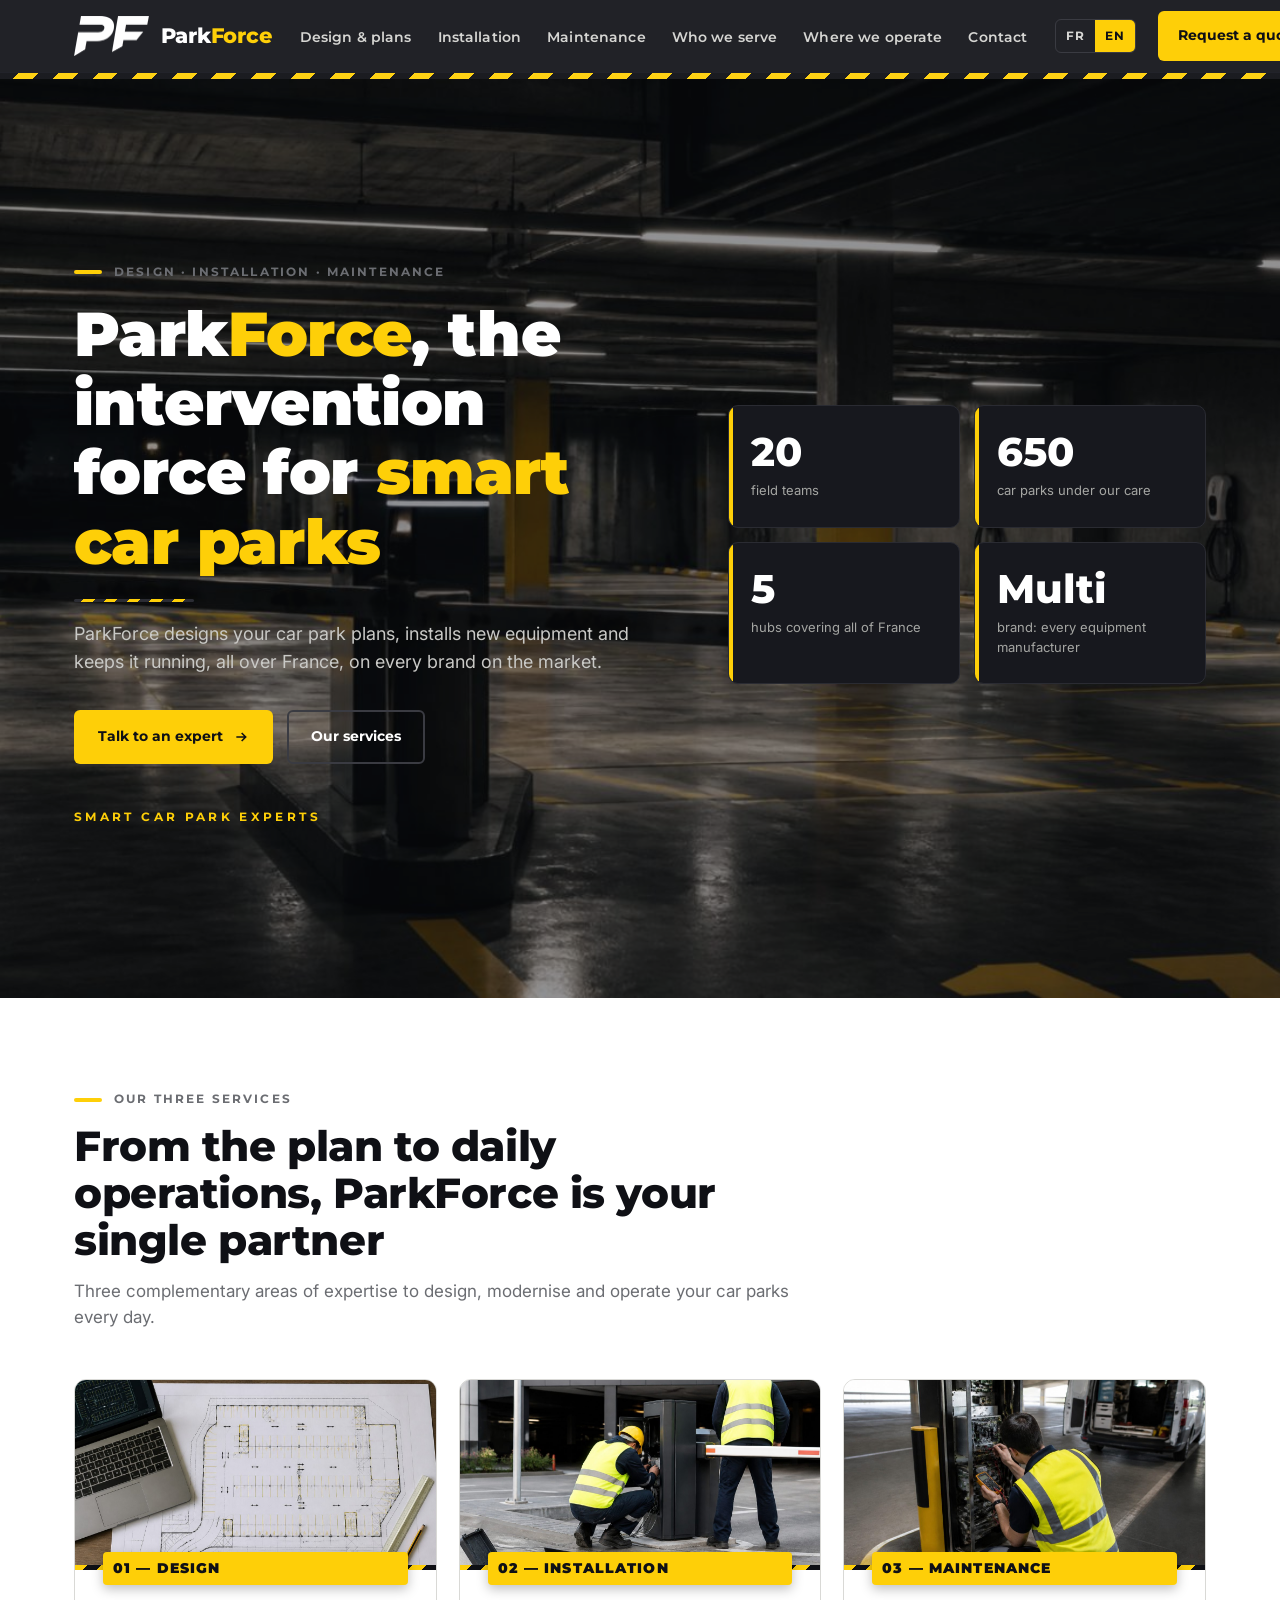
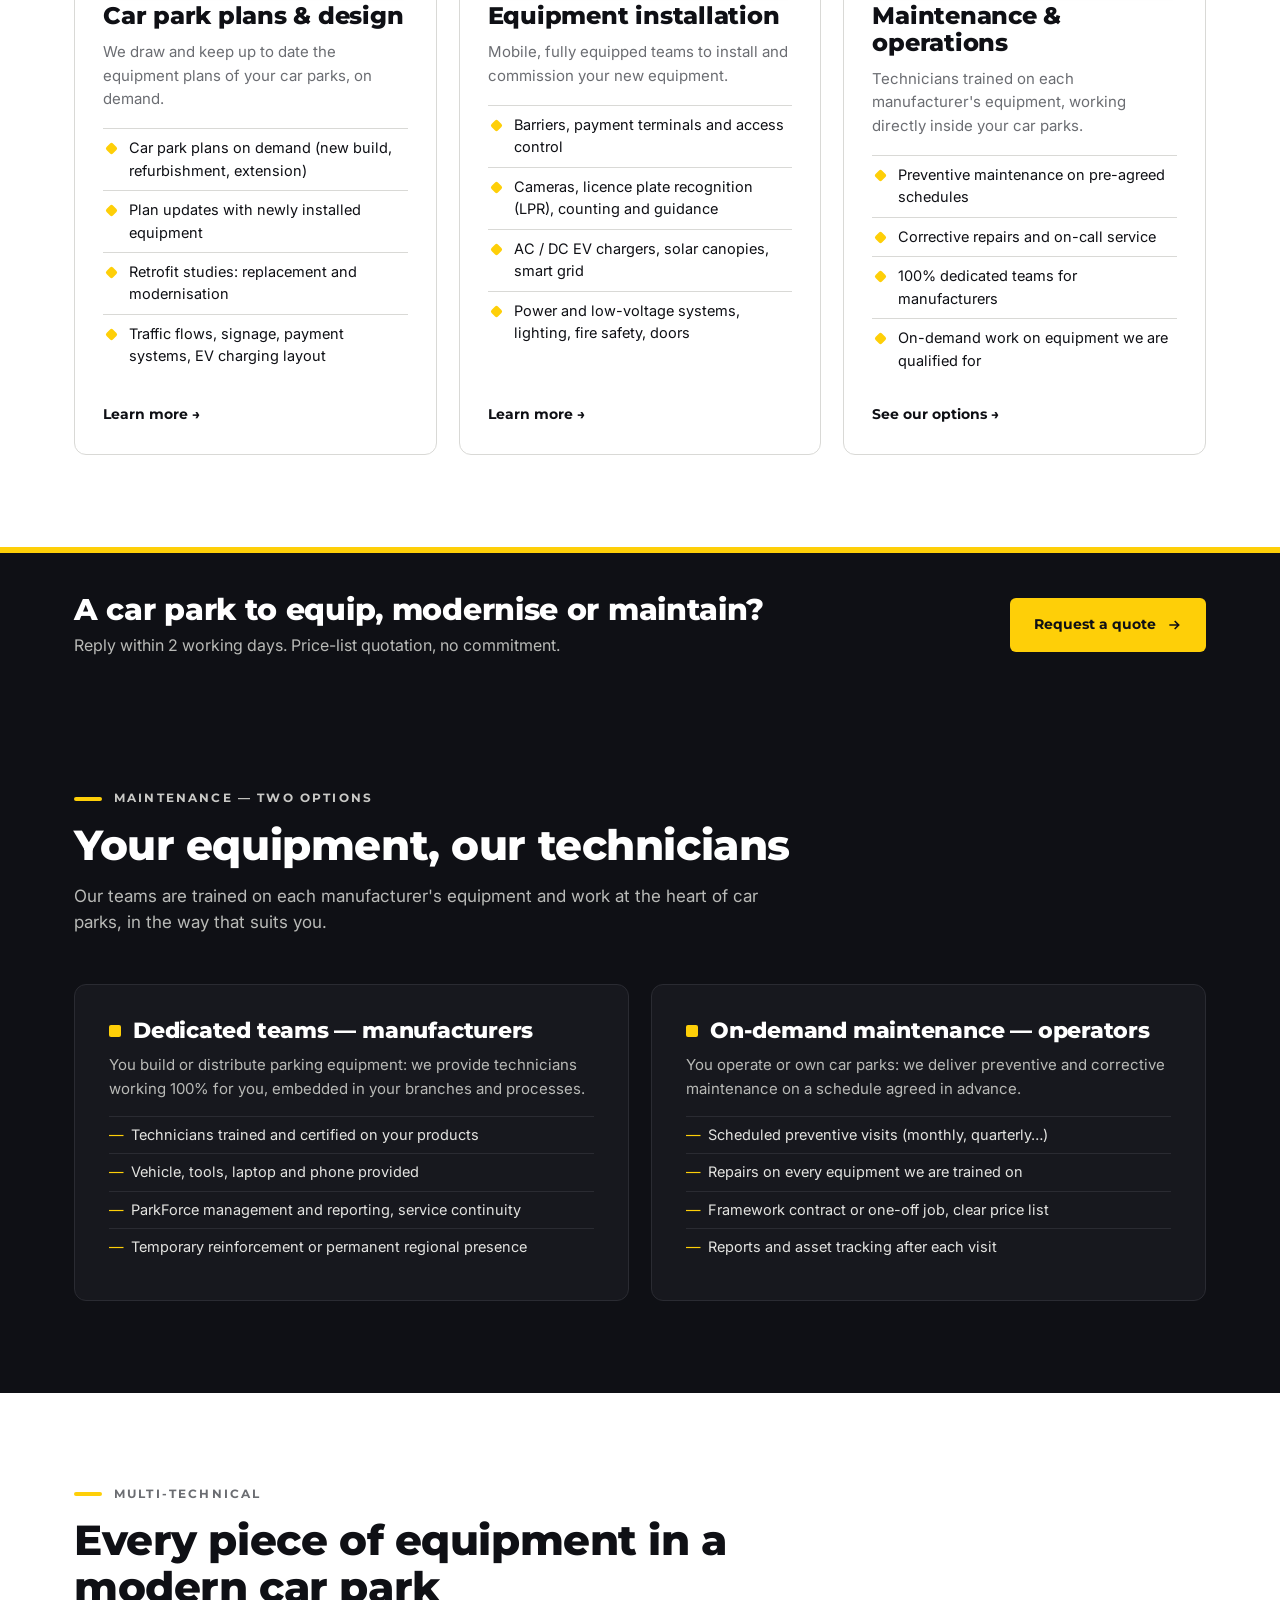
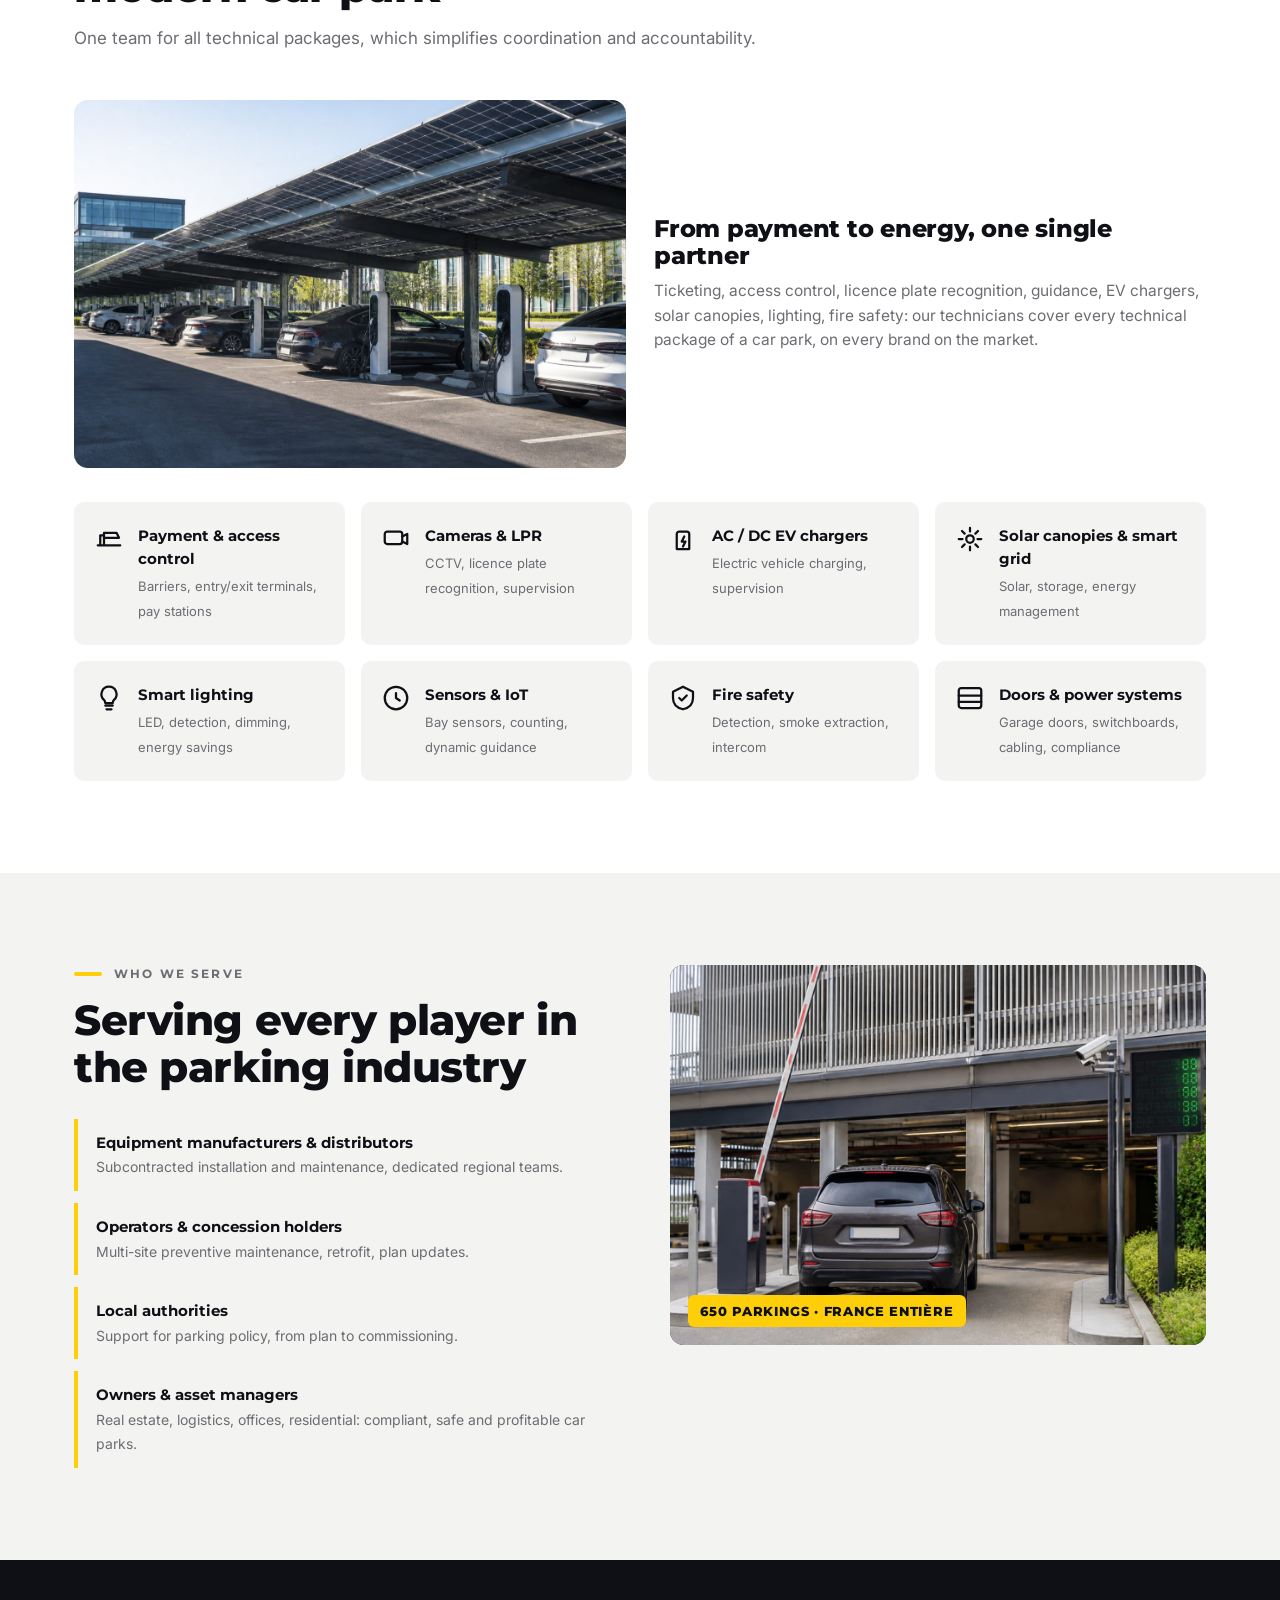
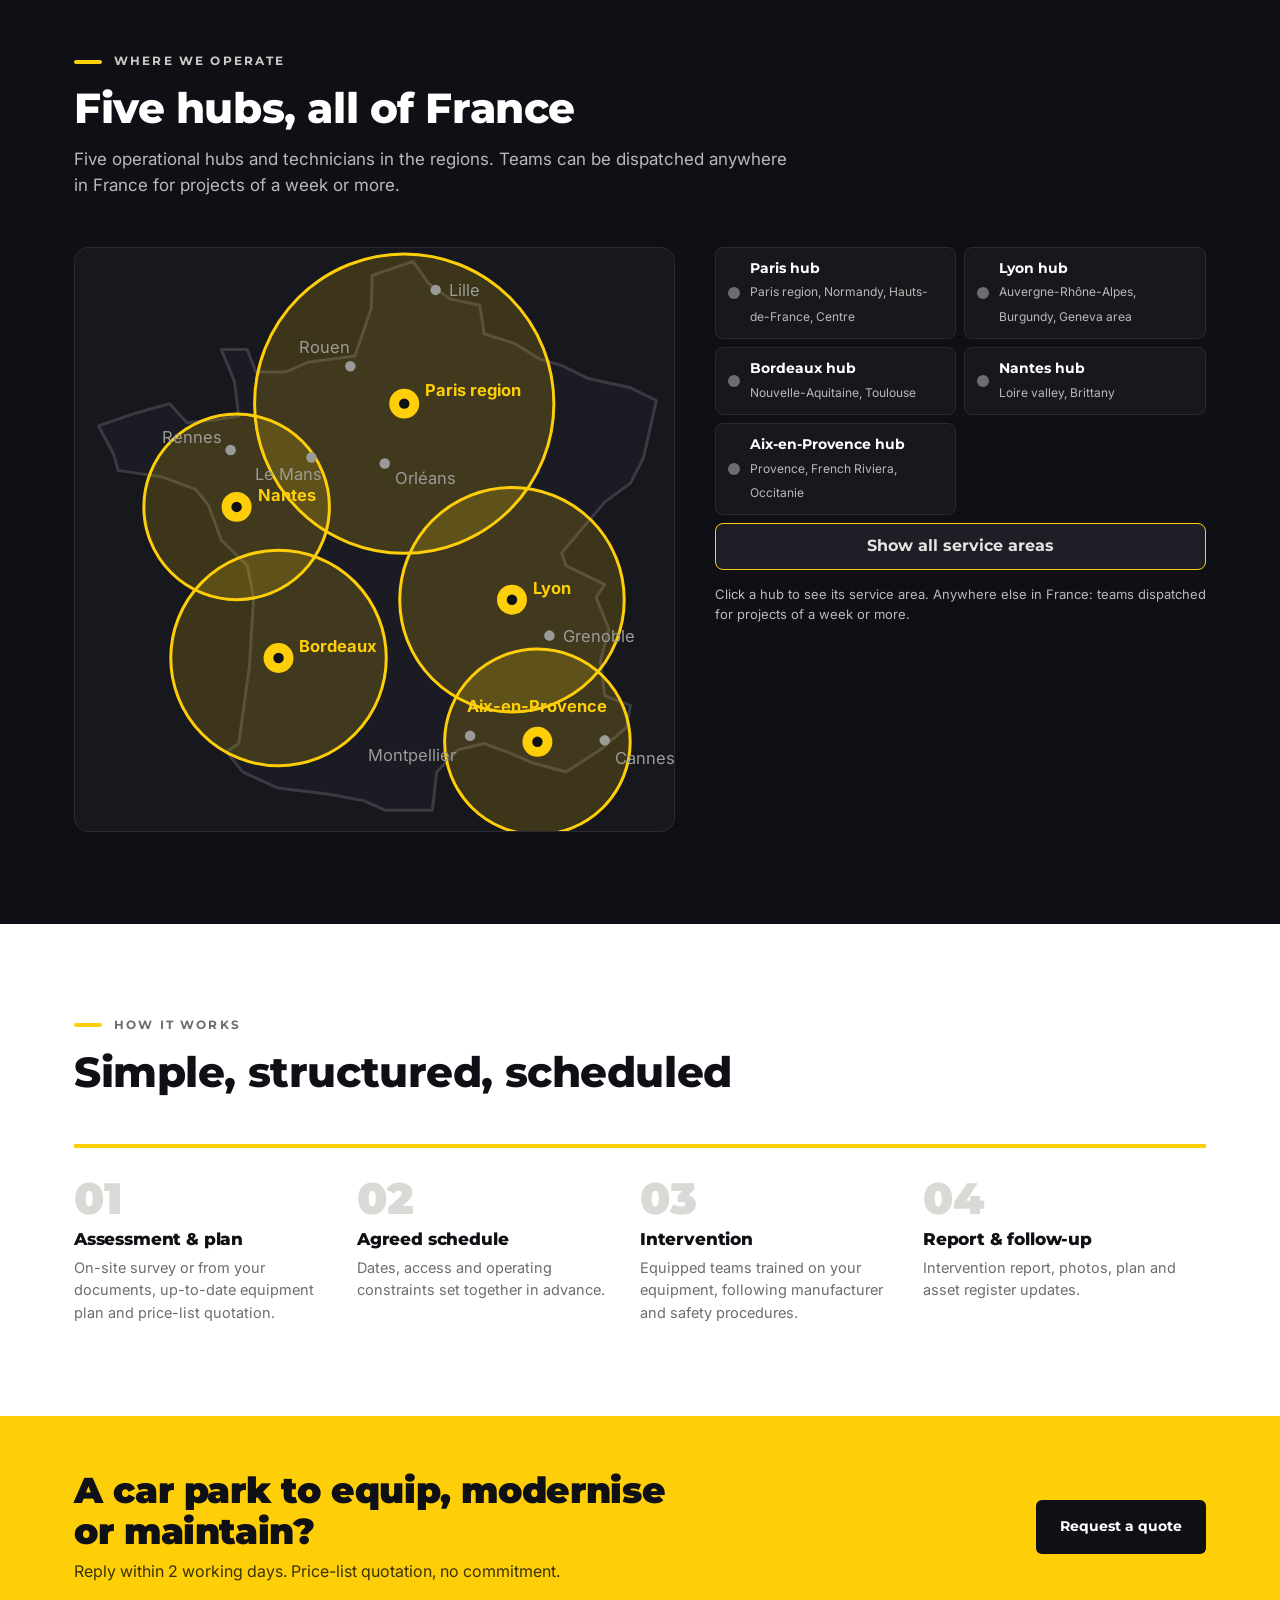
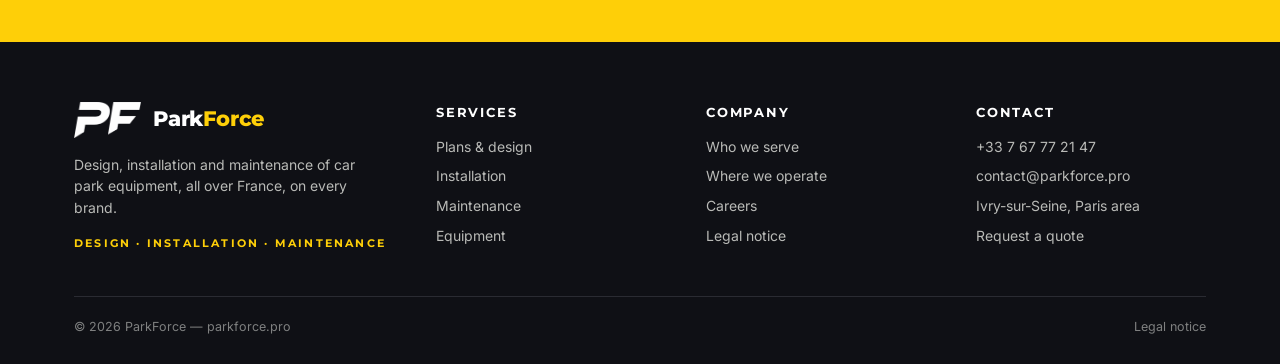
==== commit 6e639b28: "v4 : 5 hubs, périmètre d'action, bandeau" ====
--- a/en/index.html
+++ b/en/index.html
@@ -18,7 +18,7 @@
 <header>
   <div class="wrap nav">
     <a class="logo" href="index.html" aria-label="ParkForce"><img src="../assets/logo-blanc.png" alt="ParkForce"><span class="wordmark">Park<em>Force</em></span></a>
-    <ul><li><a href="etude.html">Design & plans</a></li><li><a href="installation.html">Installation</a></li><li><a href="maintenance.html">Maintenance</a></li><li><a href="index.html#pourqui">Who we serve</a></li><li><a href="index.html#couverture">Coverage</a></li><li><a href="contact.html">Contact</a></li></ul>
+    <ul><li><a href="etude.html">Design & plans</a></li><li><a href="installation.html">Installation</a></li><li><a href="maintenance.html">Maintenance</a></li><li><a href="index.html#pourqui">Who we serve</a></li><li><a href="index.html#couverture">Where we operate</a></li><li><a href="contact.html">Contact</a></li></ul>
     <div class="right">
       <span class="tel">+33 7 67 77 21 47</span>
       <div class="langsw"><a href="../index.html" hreflang="fr">FR</a><span>EN</span></div>
@@ -26,7 +26,7 @@
       <button class="burger" aria-label="Menu" onclick="document.getElementById('mnav').classList.toggle('open')">☰</button>
     </div>
   </div>
-  <nav class="mobile-nav" id="mnav"><a href="etude.html">Design & plans</a><a href="installation.html">Installation</a><a href="maintenance.html">Maintenance</a><a href="index.html#pourqui">Who we serve</a><a href="index.html#couverture">Coverage</a><a href="contact.html">Contact</a><a href="../index.html">FR</a></nav>
+  <nav class="mobile-nav" id="mnav"><a href="etude.html">Design & plans</a><a href="installation.html">Installation</a><a href="maintenance.html">Maintenance</a><a href="index.html#pourqui">Who we serve</a><a href="index.html#couverture">Where we operate</a><a href="contact.html">Contact</a><a href="../index.html">FR</a></nav>
 </header>
 <div class="hazard"></div>
 
@@ -60,7 +60,7 @@
       </div>
       <div class="sig">Smart car park experts</div>
     </div>
-    <div class="kpis"><div class="kpi"><b>20</b><span>field teams</span></div><div class="kpi"><b>650</b><span>car parks under our care</span></div><div class="kpi"><b>100%</b><span>of France covered</span></div><div class="kpi"><b>Multi</b><span>brand: every equipment manufacturer</span></div></div>
+    <div class="kpis"><div class="kpi"><b>20</b><span>field teams</span></div><div class="kpi"><b>650</b><span>car parks under our care</span></div><div class="kpi"><b>5</b><span>hubs covering all of France</span></div><div class="kpi"><b>Multi</b><span>brand: every equipment manufacturer</span></div></div>
   </div>
 </section>
 <section id="metiers"><div class="wrap">
@@ -82,39 +82,39 @@
   <div class="who-img"><img src="../assets/img/exploitant.jpg" alt=""><span class="tag">650 PARKINGS · FRANCE ENTIÈRE</span></div>
 </div></section>
 <section class="dark" id="couverture"><div class="wrap">
-  <div class="sec-head"><div class="eyebrow">National coverage</div><h2>Two hubs, three bases, all of France</h2><p style="color:#b9bab7">Two operational hubs and technicians in the regions. Teams can be dispatched anywhere in France for week-long projects.</p></div>
+  <div class="sec-head"><div class="eyebrow">Where we operate</div><h2>Five hubs, all of France</h2><p style="color:#b9bab7">Five operational hubs and technicians in the regions. Teams can be dispatched anywhere in France for projects of a week or more.</p></div>
   <div class="cover">
     <div class="map">
     <svg id="pfmap" viewBox="0 0 400 390" aria-hidden="true">
       <path d="M225.9 8.9 L198.6 18.3 L198.0 40.3 L187.1 72.2 L155.4 76.4 L141.0 82.8 L120.9 82.8 L115.1 67.9 L97.8 67.9 L106.5 89.1 L109.4 112.5 L95.0 114.6 L74.8 116.7 L63.3 104.0 L40.3 110.4 L15.8 118.9 L25.9 138.0 L28.8 148.6 L57.6 152.8 L80.6 161.3 L89.2 171.9 L97.8 195.3 L115.1 212.2 L119.4 233.5 L116.5 280.1 L109.4 331.1 L101.3 336.6 L112.2 350.2 L135.3 360.8 L169.8 365.0 L192.8 369.3 L207.2 375.7 L238.8 375.7 L241.7 350.2 L256.1 335.3 L273.4 331.1 L290.6 337.5 L305.0 343.8 L328.1 350.2 L351.1 335.3 L368.3 320.5 L371.2 305.6 L354.0 299.2 L351.1 275.9 L356.8 254.7 L348.2 233.5 L354.0 225.0 L328.1 212.2 L325.2 203.7 L339.6 186.8 L354.0 169.8 L371.2 157.1 L379.9 140.1 L388.5 101.9 L371.2 93.4 L342.4 87.0 L325.2 78.5 L310.8 74.3 L293.5 63.7 L273.4 57.3 L270.5 38.2 L250.4 34.0 L236.0 23.3 L225.9 8.9 Z" fill="#1b1c23" stroke="#3a3b42" stroke-width="2" stroke-linejoin="round"/>
       <g id="zones">
-        <circle class="zone" data-hub="paris" cx="220" cy="104" r="105"/>
-        <circle class="zone" data-hub="lyon" cx="292" cy="235" r="78"/>
-        <circle class="zone" data-hub="bordeaux" cx="136" cy="274" r="78"/>
-        <circle class="zone sec" data-hub="ouest" cx="106" cy="154" r="46"/>
-        <circle class="zone sec" data-hub="sud" cx="300" cy="328" r="62"/>
+        <circle class="zone" data-hub="paris" cx="220" cy="104" r="100"/>
+        <circle class="zone" data-hub="lyon" cx="292" cy="235" r="75"/>
+        <circle class="zone" data-hub="bordeaux" cx="136" cy="274" r="72"/>
+        <circle class="zone" data-hub="nantes" cx="108" cy="173" r="62"/>
+        <circle class="zone" data-hub="aix" cx="309" cy="330" r="62"/>
       </g>
       <g font-family="Inter,Arial" font-size="11" fill="#e4e4e1">
-        <g class="hub" data-hub="paris"><circle class="ring" cx="220" cy="104" r="11" fill="#FECF08"/><circle cx="220" cy="104" r="4" fill="#0F1015"/><text x="236" y="99" font-weight="700" fill="#FECF08">Paris region</text></g>
-        <g class="hub" data-hub="lyon"><circle class="ring" cx="292" cy="235" r="11" fill="#FECF08"/><circle cx="292" cy="235" r="4" fill="#0F1015"/><text x="306" y="231" font-weight="700" fill="#FECF08">Lyon</text></g>
-        <g class="hub" data-hub="bordeaux"><circle class="ring" cx="136" cy="274" r="11" fill="#FECF08"/><circle cx="136" cy="274" r="4" fill="#0F1015"/><text x="150" y="270" font-weight="700" fill="#FECF08">Bordeaux</text></g>
-        <circle cx="241" cy="28" r="4" fill="#e4e4e1"/><text x="250" y="32">Lille</text>
+        <g class="hub" data-hub="paris"><circle class="ring" cx="220" cy="104" r="10" fill="#FECF08"/><circle cx="220" cy="104" r="3.5" fill="#0F1015"/><text x="234" y="99" font-weight="700" fill="#FECF08">Paris region</text></g>
+        <g class="hub" data-hub="lyon"><circle class="ring" cx="292" cy="235" r="10" fill="#FECF08"/><circle cx="292" cy="235" r="3.5" fill="#0F1015"/><text x="306" y="231" font-weight="700" fill="#FECF08">Lyon</text></g>
+        <g class="hub" data-hub="bordeaux"><circle class="ring" cx="136" cy="274" r="10" fill="#FECF08"/><circle cx="136" cy="274" r="3.5" fill="#0F1015"/><text x="150" y="270" font-weight="700" fill="#FECF08">Bordeaux</text></g>
+        <g class="hub" data-hub="nantes"><circle class="ring" cx="108" cy="173" r="10" fill="#FECF08"/><circle cx="108" cy="173" r="3.5" fill="#0F1015"/><text x="122" y="169" font-weight="700" fill="#FECF08">Nantes</text></g>
+        <g class="hub" data-hub="aix"><circle class="ring" cx="309" cy="330" r="10" fill="#FECF08"/><circle cx="309" cy="330" r="3.5" fill="#0F1015"/><text x="262" y="310" font-weight="700" fill="#FECF08">Aix-en-Provence</text></g>
+        <circle cx="241" cy="28" r="3.5" fill="#9a9b98"/><text x="250" y="32" fill="#9a9b98">Lille</text>
         <circle cx="184" cy="79" r="3.5" fill="#9a9b98"/><text x="150" y="70" fill="#9a9b98">Rouen</text>
         <circle cx="158" cy="140" r="3.5" fill="#9a9b98"/><text x="120" y="155" fill="#9a9b98">Le Mans</text>
         <circle cx="207" cy="144" r="3.5" fill="#9a9b98"/><text x="214" y="158" fill="#9a9b98">Orléans</text>
-        <circle cx="104" cy="135" r="4" fill="#e4e4e1"/><text x="58" y="130">Rennes</text>
-        <circle cx="108" cy="173" r="4" fill="#e4e4e1"/><text x="60" y="187">Nantes</text>
-        <circle cx="264" cy="326" r="4" fill="#e4e4e1"/><text x="196" y="343">Montpellier</text>
-        <circle cx="309" cy="330" r="4" fill="#e4e4e1"/><text x="276" y="352">Aix-en-Provence</text>
-        <circle cx="354" cy="329" r="4" fill="#e4e4e1"/><text x="338" y="318">Cannes</text>
-        <circle cx="317" cy="259" r="4" fill="#e4e4e1"/><text x="326" y="263">Grenoble</text>
+        <circle cx="104" cy="135" r="3.5" fill="#9a9b98"/><text x="58" y="130" fill="#9a9b98">Rennes</text>
+        <circle cx="264" cy="326" r="3.5" fill="#9a9b98"/><text x="196" y="343" fill="#9a9b98">Montpellier</text>
+        <circle cx="354" cy="329" r="3.5" fill="#9a9b98"/><text x="361" y="345" fill="#9a9b98">Cannes</text>
+        <circle cx="317" cy="259" r="3.5" fill="#9a9b98"/><text x="326" y="263" fill="#9a9b98">Grenoble</text>
       </g>
     </svg>
     </div>
     <div class="hublist">
-      <button class="hubbtn" data-hub="paris"><i></i><div><b>Paris hub – Île-de-France</b><span>Normandy, Hauts-de-France, Centre, Loire valley</span></div></button><button class="hubbtn" data-hub="lyon"><i></i><div><b>Lyon hub – Auvergne-Rhône-Alpes</b><span>Grenoble, Saint-Étienne, Geneva area, Burgundy</span></div></button><button class="hubbtn" data-hub="bordeaux"><i></i><div><b>Bordeaux base – Nouvelle-Aquitaine</b><span>South-West, Toulouse, Atlantic coast</span></div></button><button class="hubbtn" data-hub="ouest"><i></i><div><b>West – Rennes & Nantes</b><span>Brittany, Pays de la Loire</span></div></button><button class="hubbtn" data-hub="sud"><i></i><div><b>South – Montpellier, Aix, Cannes</b><span>Occitanie, Provence, French Riviera</span></div></button>
-      <button class="hubbtn all" data-hub="all">Show all areas</button>
-      <p style="font-size:13px;color:#b9bab7;margin-top:6px">Click a hub to see its service area. Anywhere else in France: teams dispatched for projects of a week or more.</p>
+      <button class="hubbtn" data-hub="paris"><i></i><div><b>Paris hub</b><span>Paris region, Normandy, Hauts-de-France, Centre</span></div></button><button class="hubbtn" data-hub="lyon"><i></i><div><b>Lyon hub</b><span>Auvergne-Rhône-Alpes, Burgundy, Geneva area</span></div></button><button class="hubbtn" data-hub="bordeaux"><i></i><div><b>Bordeaux hub</b><span>Nouvelle-Aquitaine, Toulouse</span></div></button><button class="hubbtn" data-hub="nantes"><i></i><div><b>Nantes hub</b><span>Loire valley, Brittany</span></div></button><button class="hubbtn" data-hub="aix"><i></i><div><b>Aix-en-Provence hub</b><span>Provence, French Riviera, Occitanie</span></div></button>
+      <button class="hubbtn all" data-hub="all">Show all service areas</button>
+      <p style="font-size:13px;color:#b9bab7;margin-top:6px;grid-column:1/-1">Click a hub to see its service area. Anywhere else in France: teams dispatched for projects of a week or more.</p>
     </div>
   </div>
 </div></section>
@@ -140,7 +140,7 @@
         <p style="font-size:14px;max-width:300px">Design, installation and maintenance of car park equipment, all over France, on every brand.</p>
         <p class="sig" style="margin-top:16px">Design · Installation · Maintenance</p>
       </div>
-      <div><h5>Services</h5><ul><li><a href="etude.html">Plans & design</a></li><li><a href="installation.html">Installation</a></li><li><a href="maintenance.html">Maintenance</a></li><li><a href="index.html#equipements">Equipment</a></li></ul></div><div><h5>Company</h5><ul><li><a href="index.html#pourqui">Who we serve</a></li><li><a href="index.html#couverture">National coverage</a></li><li><a href="contact.html">Careers</a></li><li><a href="mentions-legales.html">Legal notice</a></li></ul></div><div><h5>Contact</h5><ul><li>+33 7 67 77 21 47</li><li>contact@parkforce.pro</li><li>Ivry-sur-Seine, Paris area</li><li><a href="contact.html">Request a quote</a></li></ul></div>
+      <div><h5>Services</h5><ul><li><a href="etude.html">Plans & design</a></li><li><a href="installation.html">Installation</a></li><li><a href="maintenance.html">Maintenance</a></li><li><a href="index.html#equipements">Equipment</a></li></ul></div><div><h5>Company</h5><ul><li><a href="index.html#pourqui">Who we serve</a></li><li><a href="index.html#couverture">Where we operate</a></li><li><a href="contact.html">Careers</a></li><li><a href="mentions-legales.html">Legal notice</a></li></ul></div><div><h5>Contact</h5><ul><li>+33 7 67 77 21 47</li><li>contact@parkforce.pro</li><li>Ivry-sur-Seine, Paris area</li><li><a href="contact.html">Request a quote</a></li></ul></div>
     </div>
     <div class="legal"><span>© 2026 ParkForce — parkforce.pro</span><span><a href="mentions-legales.html">Legal notice</a></span></div>
   </div>
--- a/assets/site.css
+++ b/assets/site.css
@@ -192,19 +192,19 @@
 .map svg{background:#17181e;border-radius:14px;border:1px solid #2a2b32}
 .zone{fill:#FECF08;fill-opacity:.08;stroke:#6B6D72;stroke-width:1;stroke-dasharray:4 4;transition:.25s;cursor:pointer}
 .zone.sec{fill:#9a9b98;fill-opacity:.06}
-.zone.on{fill-opacity:.2;stroke:#FECF08;stroke-dasharray:none;stroke-width:2}
+.zone.on{fill-opacity:.16;stroke:#FECF08;stroke-dasharray:none;stroke-width:2}
 .hub{cursor:pointer}
 .hub circle{transition:.25s}
 .hub.on circle.ring{r:14}
-.hublist{display:grid;gap:10px}
-.hubbtn{display:flex;align-items:center;gap:14px;background:#17181e;border:1px solid #2a2b32;border-radius:10px;padding:14px 16px;cursor:pointer;text-align:left;color:#fff;font:inherit;transition:.2s}
+.hublist{display:grid;gap:8px;grid-template-columns:1fr 1fr}
+.hubbtn{display:flex;align-items:center;gap:10px;background:#17181e;border:1px solid #2a2b32;border-radius:8px;padding:10px 12px;cursor:pointer;text-align:left;color:#fff;font:inherit;transition:.2s}
 .hubbtn:hover{border-color:#6B6D72}
 .hubbtn.on{border-color:var(--pf-yellow);background:#1d1e26}
 .hubbtn i{width:12px;height:12px;border-radius:50%;background:#6B6D72;flex:none}
 .hubbtn.on i{background:var(--pf-yellow)}
-.hubbtn b{font-family:var(--font-head);font-size:15px;display:block}
-.hubbtn span{font-size:13px;color:#b9bab7}
-.hubbtn.all{justify-content:center;font-family:var(--font-head);font-weight:700;color:#e4e4e1}
+.hubbtn b{font-family:var(--font-head);font-size:13.5px;display:block}
+.hubbtn span{font-size:12px;color:#b9bab7;line-height:1.3}
+.hubbtn.all{grid-column:1/-1;justify-content:center;font-family:var(--font-head);font-weight:700;color:#e4e4e1}
 .equip-feature{display:grid;grid-template-columns:1fr 1fr;gap:28px;align-items:center;margin-bottom:34px}
 .equip-feature img{width:100%;border-radius:14px;display:block;aspect-ratio:3/2;object-fit:cover}
 .equip-feature h3{font-size:24px;font-weight:800;margin-bottom:10px}
@@ -219,9 +219,9 @@
 .phero::after{display:none}
 .phero .wrap{z-index:1}
 @media(max-width:900px){.cover{grid-template-columns:1fr}.equip-feature{grid-template-columns:1fr}.who-img{min-height:260px}}
-.nav ul{gap:22px}.nav ul a{white-space:nowrap}.nav .btn-y{white-space:nowrap;padding:12px 18px}
+.nav ul{gap:26px}.nav ul a{white-space:nowrap;font-family:var(--font-head);font-weight:600;font-size:13.5px;letter-spacing:.01em}.nav .btn-y{white-space:nowrap;padding:12px 18px}.nav .right{gap:22px;margin-left:28px}.nav .tel{font-family:var(--font-head);font-weight:600;font-size:13.5px;color:#fff;letter-spacing:.02em}
 .nav .logo{margin-right:28px}.nav .tel{white-space:nowrap}
-@media(max-width:1450px){.nav .tel{display:none}}
+@media(max-width:1500px){.nav .tel{display:none}}
 @media(max-width:1100px){.nav ul{gap:16px}.nav ul a{font-size:13px}}
 @media(max-width:980px){.nav .right .langsw{display:none}.wordmark{font-size:18px}}
 
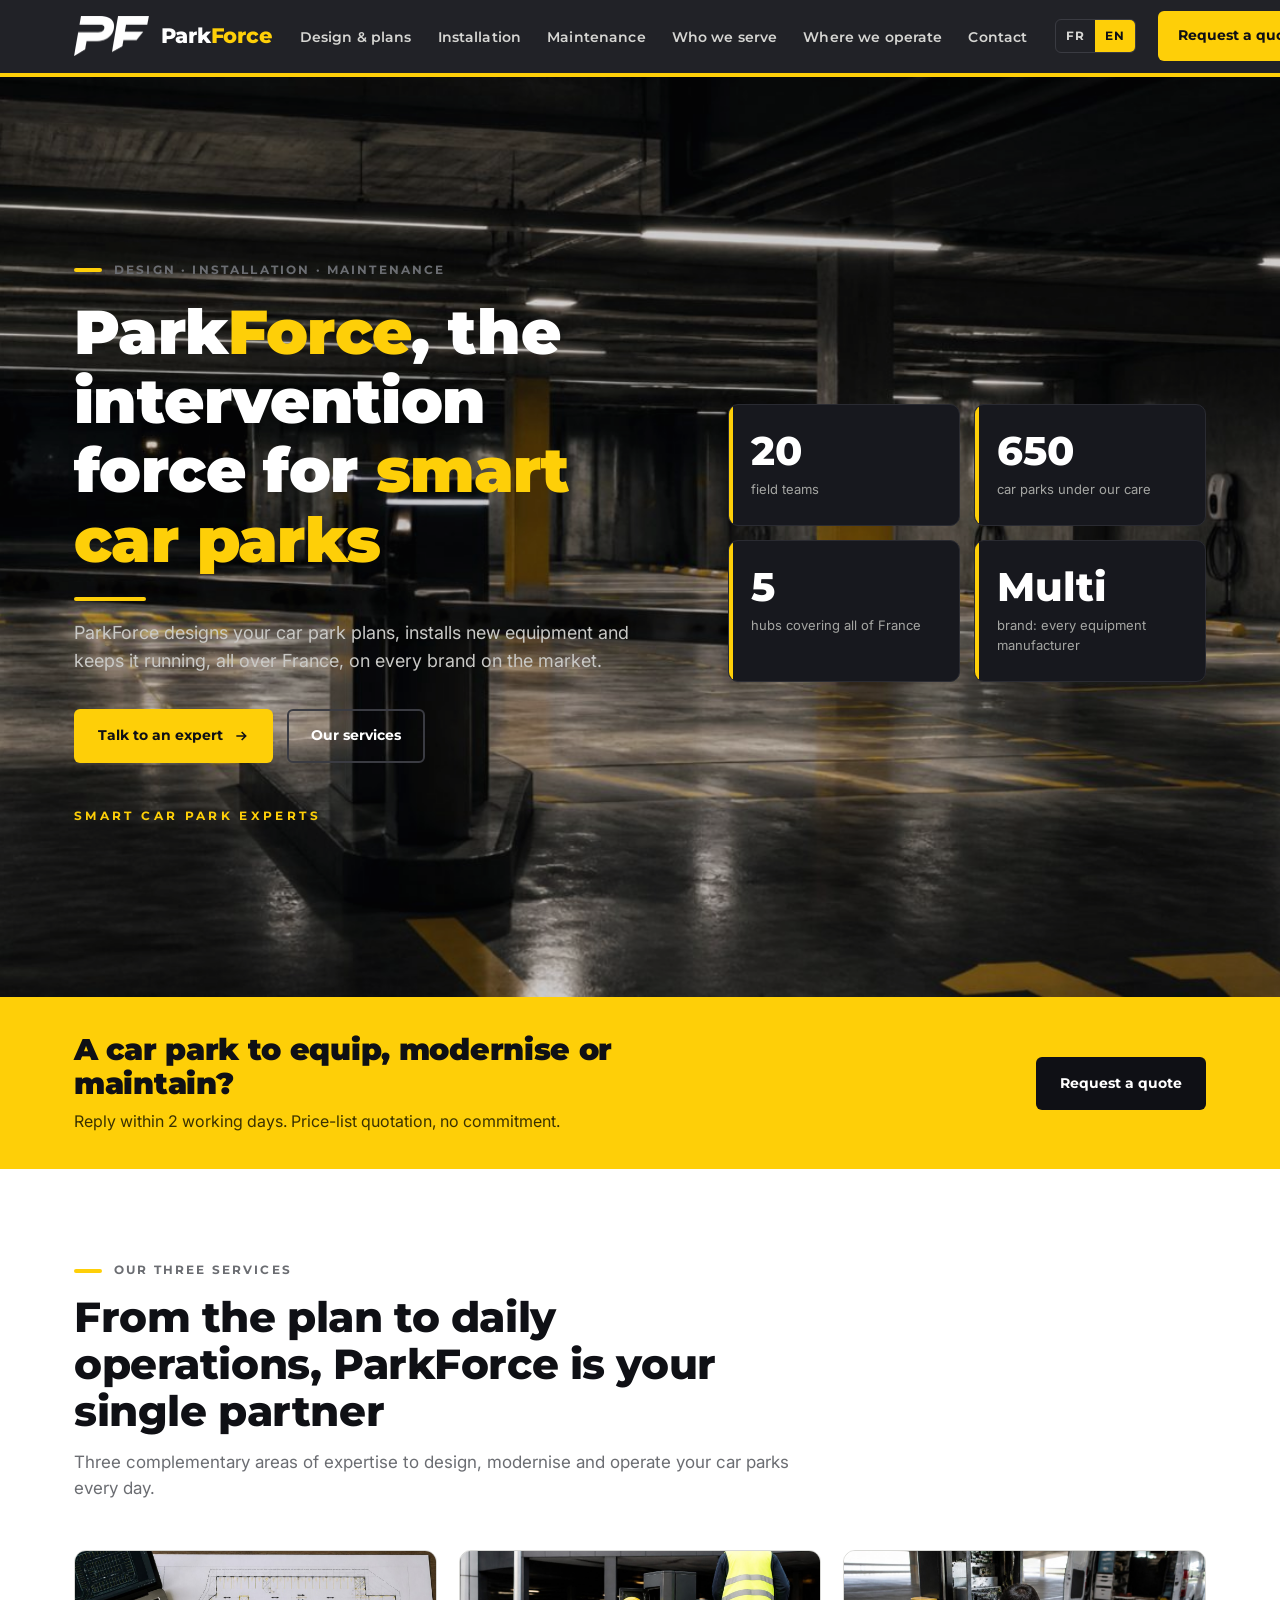
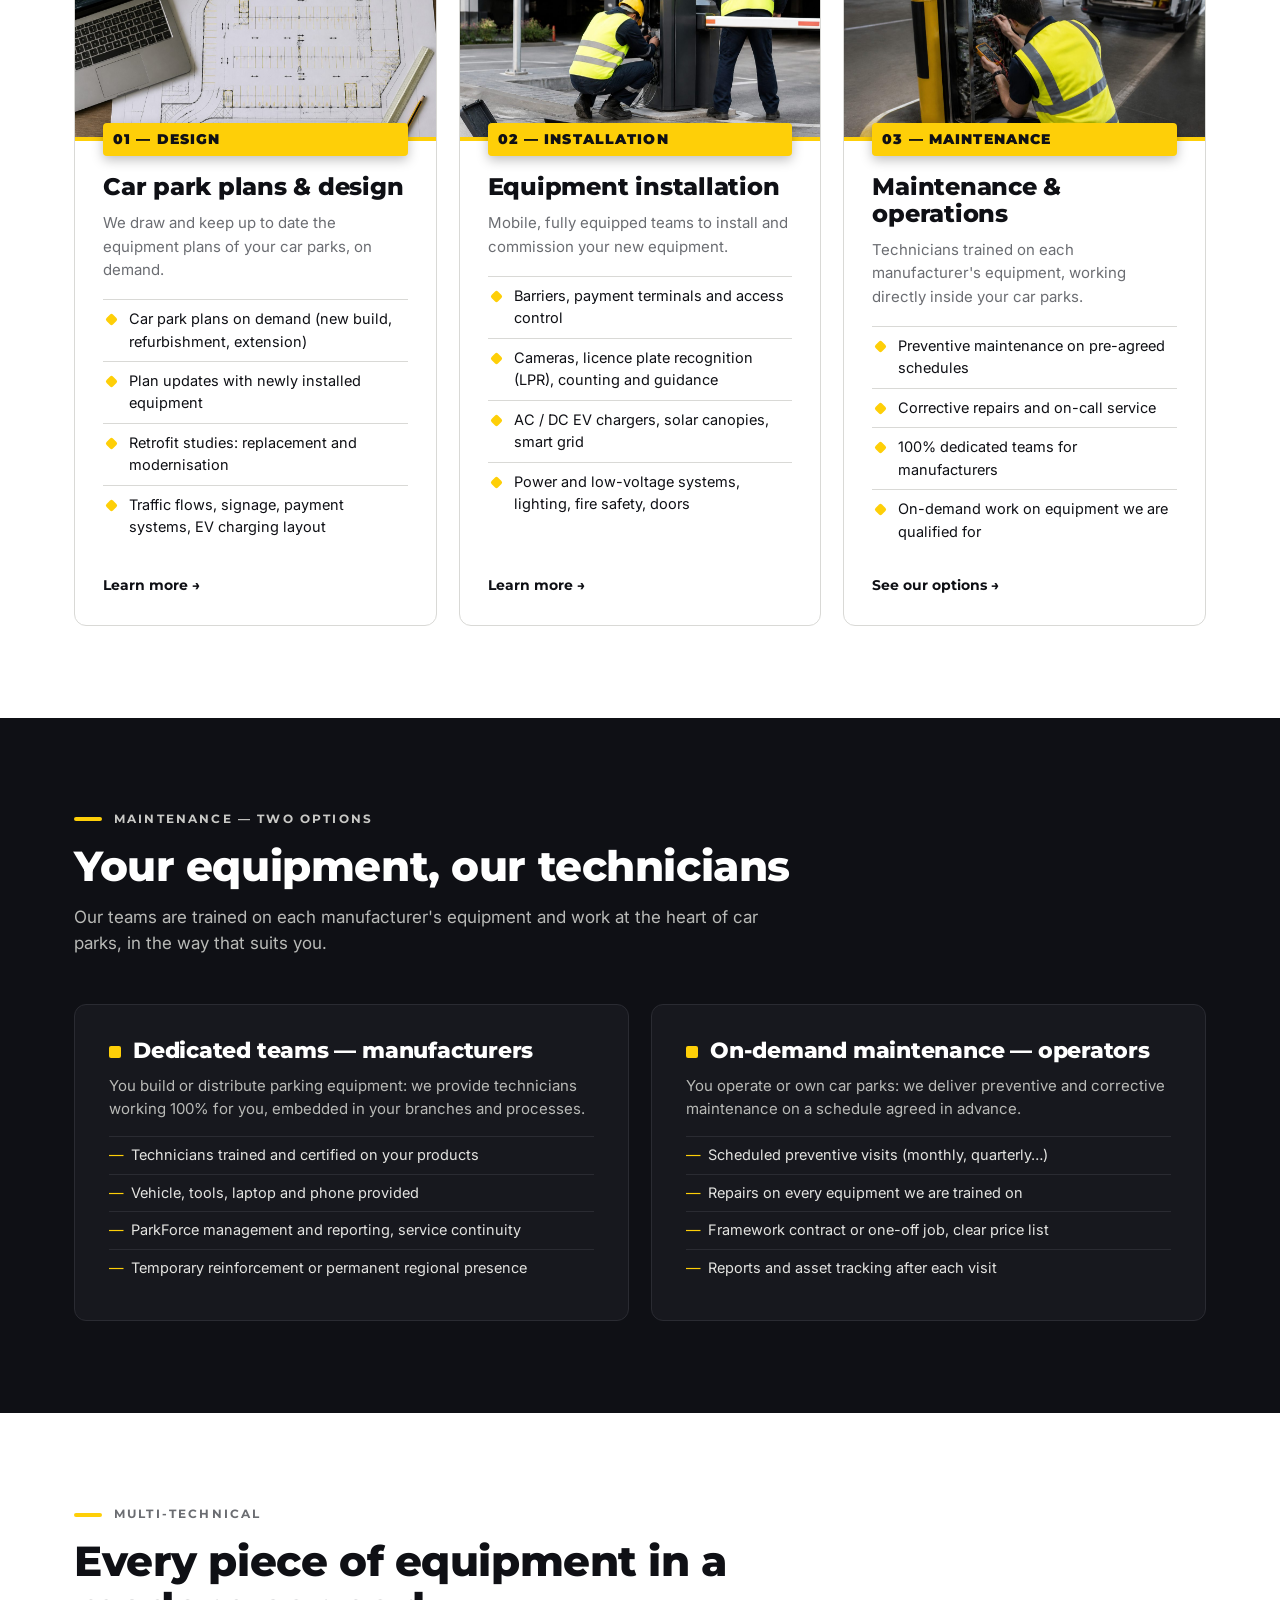
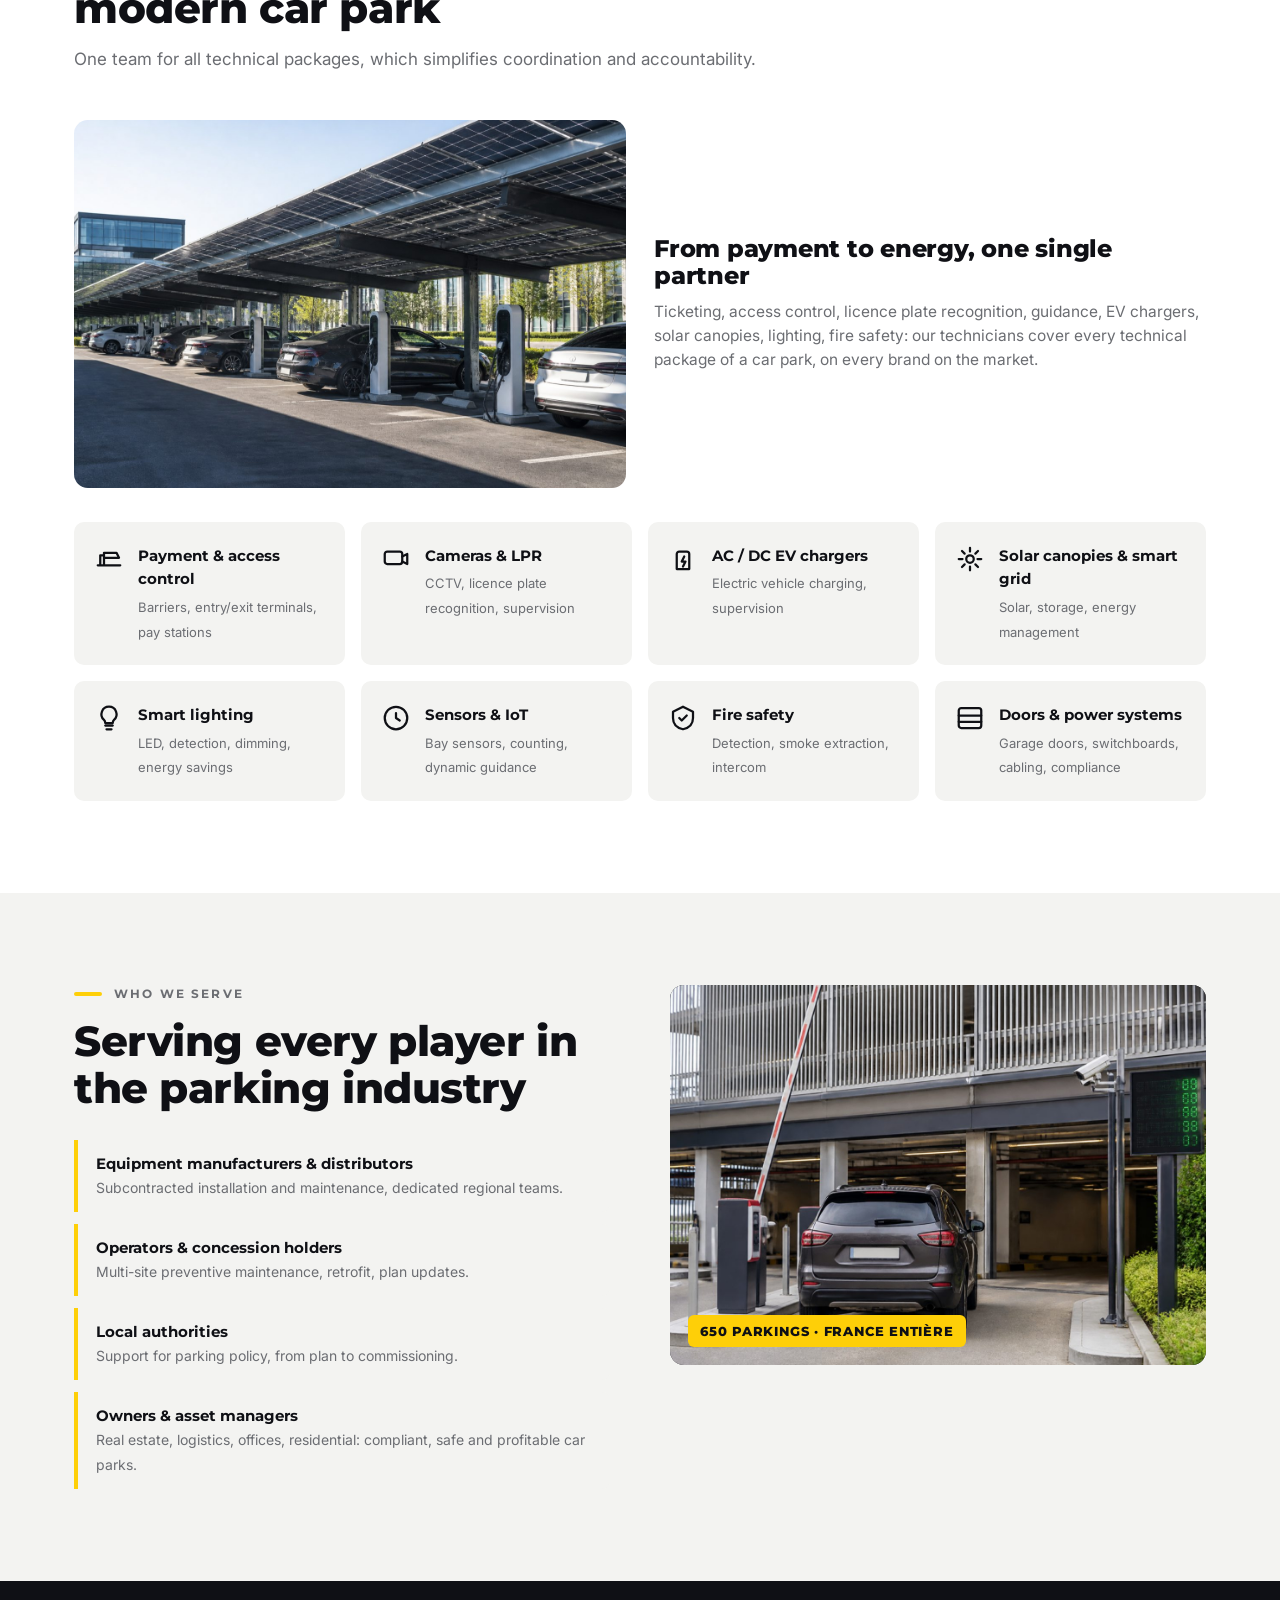
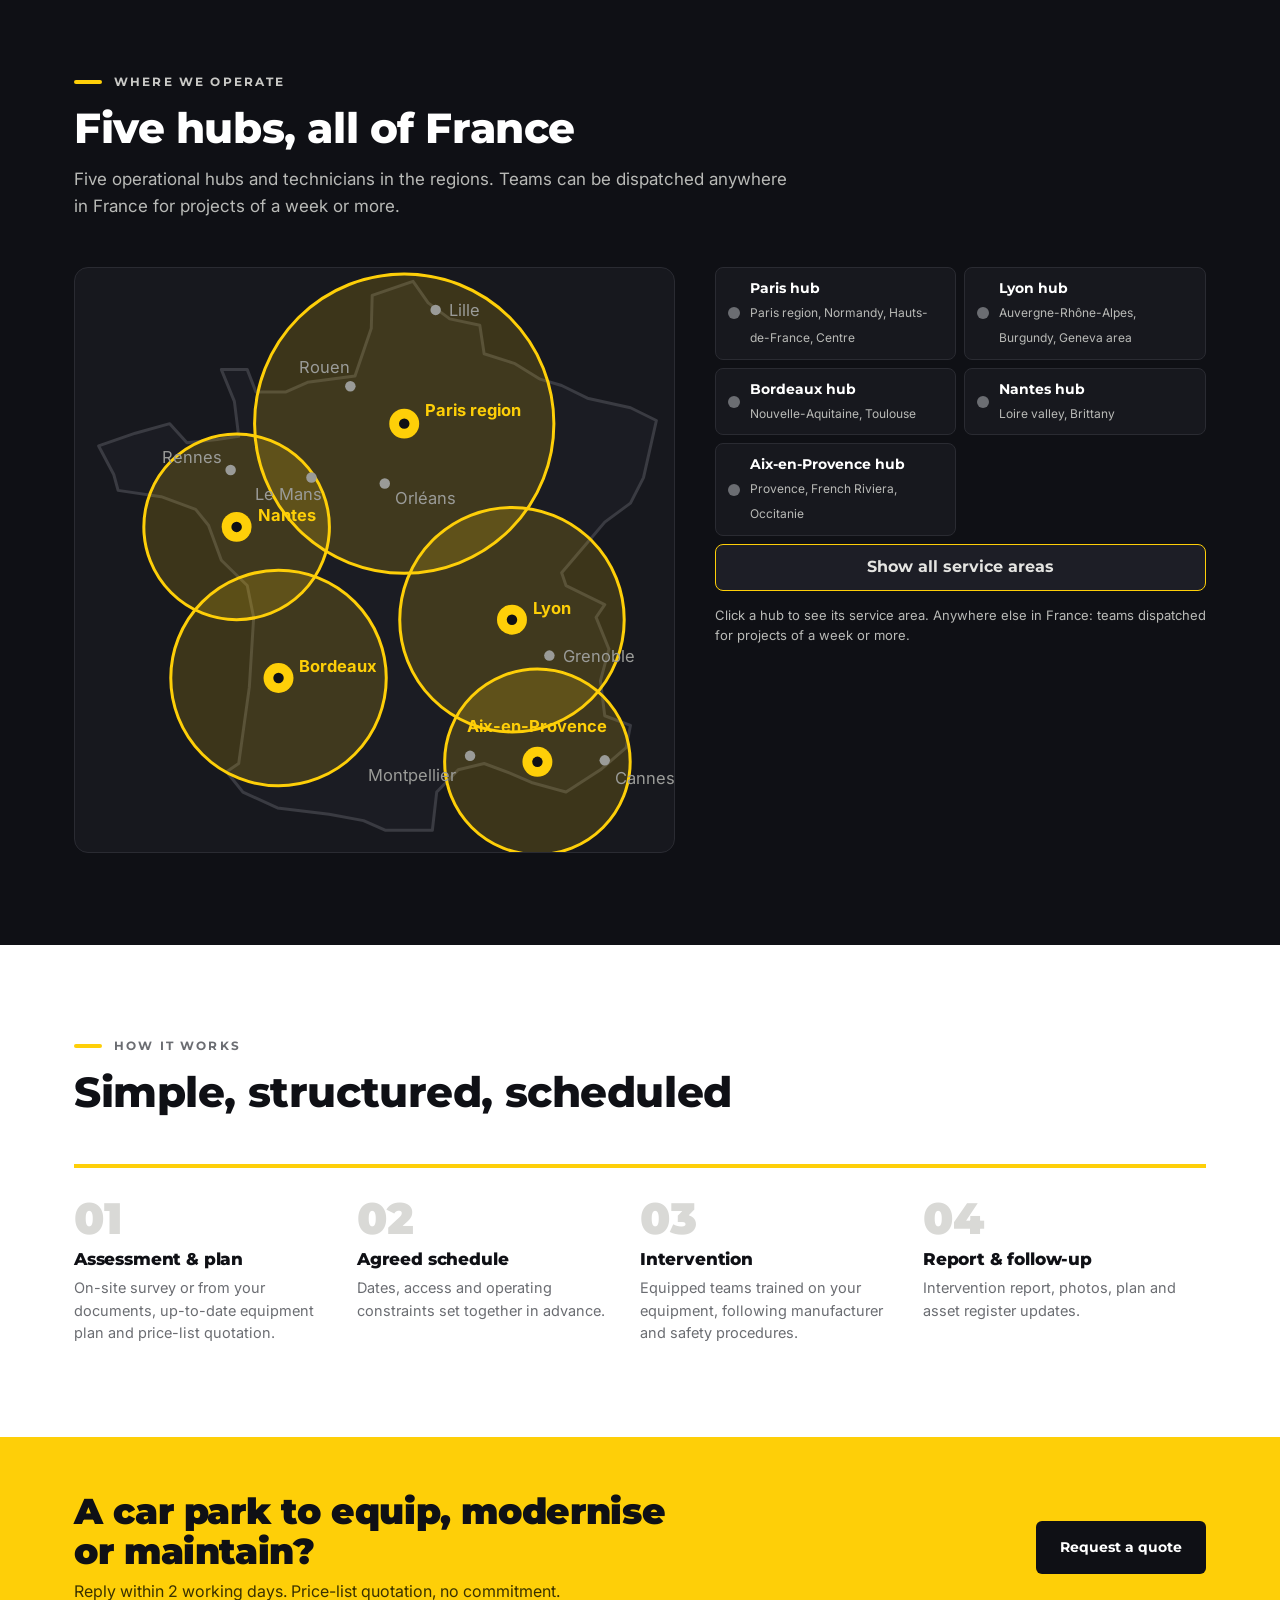
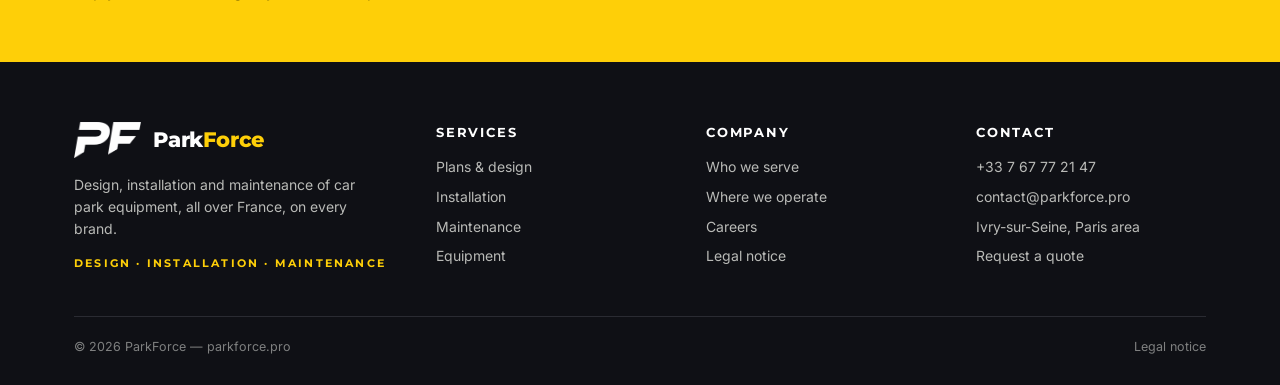
==== commit eda64d6d: "CTA jaune après le héros, suppression du CTA intermédiaire" ====
--- a/en/index.html
+++ b/en/index.html
@@ -63,11 +63,11 @@
     <div class="kpis"><div class="kpi"><b>20</b><span>field teams</span></div><div class="kpi"><b>650</b><span>car parks under our care</span></div><div class="kpi"><b>5</b><span>hubs covering all of France</span></div><div class="kpi"><b>Multi</b><span>brand: every equipment manufacturer</span></div></div>
   </div>
 </section>
+<div class="cta cta-top"><div class="wrap"><div><h2>A car park to equip, modernise or maintain?</h2><p>Reply within 2 working days. Price-list quotation, no commitment.</p></div><a class="btn btn-dark" href="contact.html#form">Request a quote</a></div></div>
 <section id="metiers"><div class="wrap">
   <div class="sec-head"><div class="eyebrow">Our three services</div><h2>From the plan to daily operations, ParkForce is your single partner</h2><p>Three complementary areas of expertise to design, modernise and operate your car parks every day.</p></div>
   <div class="metiers"><article class="metier"><div class="ph"><img src="../assets/img/etude.jpg" alt="" loading="lazy"></div><div class="bd"><span class="num">01 — DESIGN</span><h3>Car park plans & design</h3><p>We draw and keep up to date the equipment plans of your car parks, on demand.</p><ul><li>Car park plans on demand (new build, refurbishment, extension)</li><li>Plan updates with newly installed equipment</li><li>Retrofit studies: replacement and modernisation</li><li>Traffic flows, signage, payment systems, EV charging layout</li></ul><a class="more" href="etude.html">Learn more →</a></div></article><article class="metier"><div class="ph"><img src="../assets/img/installation.jpg" alt="" loading="lazy"></div><div class="bd"><span class="num">02 — INSTALLATION</span><h3>Equipment installation</h3><p>Mobile, fully equipped teams to install and commission your new equipment.</p><ul><li>Barriers, payment terminals and access control</li><li>Cameras, licence plate recognition (LPR), counting and guidance</li><li>AC / DC EV chargers, solar canopies, smart grid</li><li>Power and low-voltage systems, lighting, fire safety, doors</li></ul><a class="more" href="installation.html">Learn more →</a></div></article><article class="metier"><div class="ph"><img src="../assets/img/maintenance.jpg" alt="" loading="lazy"></div><div class="bd"><span class="num">03 — MAINTENANCE</span><h3>Maintenance & operations</h3><p>Technicians trained on each manufacturer's equipment, working directly inside your car parks.</p><ul><li>Preventive maintenance on pre-agreed schedules</li><li>Corrective repairs and on-call service</li><li>100% dedicated teams for manufacturers</li><li>On-demand work on equipment we are qualified for</li></ul><a class="more" href="maintenance.html">See our options →</a></div></article></div>
 </div></section>
-<div class="cta-mid"><div class="wrap"><div><h2>A car park to equip, modernise or maintain?</h2><p>Reply within 2 working days. Price-list quotation, no commitment.</p></div><a class="btn btn-y" href="contact.html#form">Request a quote <svg viewBox="0 0 24 24" fill="none" stroke="currentColor" stroke-width="2.4"><path d="M5 12h14M13 6l6 6-6 6"/></svg></a></div></div>
 <section class="dark" id="modes"><div class="wrap">
   <div class="sec-head"><div class="eyebrow">Maintenance — two options</div><h2>Your equipment, our technicians</h2><p style="color:#b9bab7">Our teams are trained on each manufacturer's equipment and work at the heart of car parks, in the way that suits you.</p></div>
   <div class="modes"><div class="mode"><h3><i></i>Dedicated teams — manufacturers</h3><p>You build or distribute parking equipment: we provide technicians working 100% for you, embedded in your branches and processes.</p><ul><li>Technicians trained and certified on your products</li><li>Vehicle, tools, laptop and phone provided</li><li>ParkForce management and reporting, service continuity</li><li>Temporary reinforcement or permanent regional presence</li></ul></div><div class="mode"><h3><i></i>On-demand maintenance — operators</h3><p>You operate or own car parks: we deliver preventive and corrective maintenance on a schedule agreed in advance.</p><ul><li>Scheduled preventive visits (monthly, quarterly…)</li><li>Repairs on every equipment we are trained on</li><li>Framework contract or one-off job, clear price list</li><li>Reports and asset tracking after each visit</li></ul></div></div>
--- a/assets/site.css
+++ b/assets/site.css
@@ -164,12 +164,12 @@
 .wordmark{white-space:nowrap;font-family:var(--font-head);font-weight:800;font-size:21px;letter-spacing:-.01em;color:#fff;display:inline-block}
 .wordmark em{font-style:normal;color:var(--pf-yellow)}
 .nav .logo{display:flex;align-items:center;gap:12px}
-.hazard{height:6px;background:repeating-linear-gradient(-45deg,#0F1015 0 14px,#FECF08 14px 28px);opacity:.95}
-.hazard-thin{height:3px;width:120px;background:repeating-linear-gradient(-45deg,#0F1015 0 8px,#FECF08 8px 16px);border-radius:2px;margin:18px 0 0}
-.dark .hazard-thin,.hero .hazard-thin{background:repeating-linear-gradient(-45deg,#2b2c33 0 8px,#FECF08 8px 16px)}
+.hazard{height:4px;background:var(--pf-yellow)}
+.hazard-thin{height:4px;width:72px;background:var(--pf-yellow);border-radius:2px;margin:18px 0 0}
+
 .hero{min-height:620px}
-.hero-photo{position:absolute;inset:0;width:100%;height:100%;object-fit:cover;object-position:center;opacity:.55;pointer-events:none}
-.hero::before{content:"";position:absolute;inset:0;background:linear-gradient(90deg,rgba(15,16,21,.96) 0%,rgba(15,16,21,.85) 45%,rgba(15,16,21,.35) 100%);z-index:0}
+.hero-photo{position:absolute;inset:0;width:100%;height:100%;object-fit:cover;object-position:center;opacity:.8;pointer-events:none}
+.hero::before{content:"";position:absolute;inset:0;background:linear-gradient(90deg,rgba(15,16,21,.92) 0%,rgba(15,16,21,.72) 45%,rgba(15,16,21,.15) 100%);z-index:0}
 .hero .wrap{z-index:1}
 .hero-art{display:none}
 .hero h1 .brand{color:#fff}.hero h1 .brand em{font-style:normal;color:var(--pf-yellow)}
@@ -177,7 +177,7 @@
 .metier .ph{height:190px;background:#17181e;overflow:hidden;position:relative}
 .metier .ph img{width:100%;height:100%;object-fit:cover;display:block;transition:transform .5s}
 .metier:hover .ph img{transform:scale(1.04)}
-.metier .ph::after{content:"";position:absolute;left:0;right:0;bottom:0;height:5px;background:repeating-linear-gradient(-45deg,#0F1015 0 10px,#FECF08 10px 20px)}
+.metier .ph::after{content:"";position:absolute;left:0;right:0;bottom:0;height:4px;background:var(--pf-yellow)}
 .metier .bd{padding:26px 28px 28px;display:flex;flex-direction:column;flex:1}
 .metier .num{margin-top:-44px;position:relative;z-index:2;box-shadow:0 4px 12px rgba(0,0,0,.25)}
 .cta-mid{background:var(--pf-black);color:#fff;border-top:6px solid var(--pf-yellow)}
@@ -225,6 +225,7 @@
 @media(max-width:1100px){.nav ul{gap:16px}.nav ul a{font-size:13px}}
 @media(max-width:980px){.nav .right .langsw{display:none}.wordmark{font-size:18px}}
 
+.cta-top .wrap{padding:36px 24px}.cta-top h2{font-size:clamp(22px,2.6vw,30px)}
 /* inner pages */
 .phero{background:var(--pf-black);color:#fff;padding:70px 0 60px;position:relative;overflow:hidden}
 .phero::after{content:"";position:absolute;inset:auto -10% -40% auto;width:50%;height:120%;background:repeating-linear-gradient(115deg,transparent 0 42px,rgba(254,207,8,.07) 42px 46px);transform:skewY(-6deg);pointer-events:none}
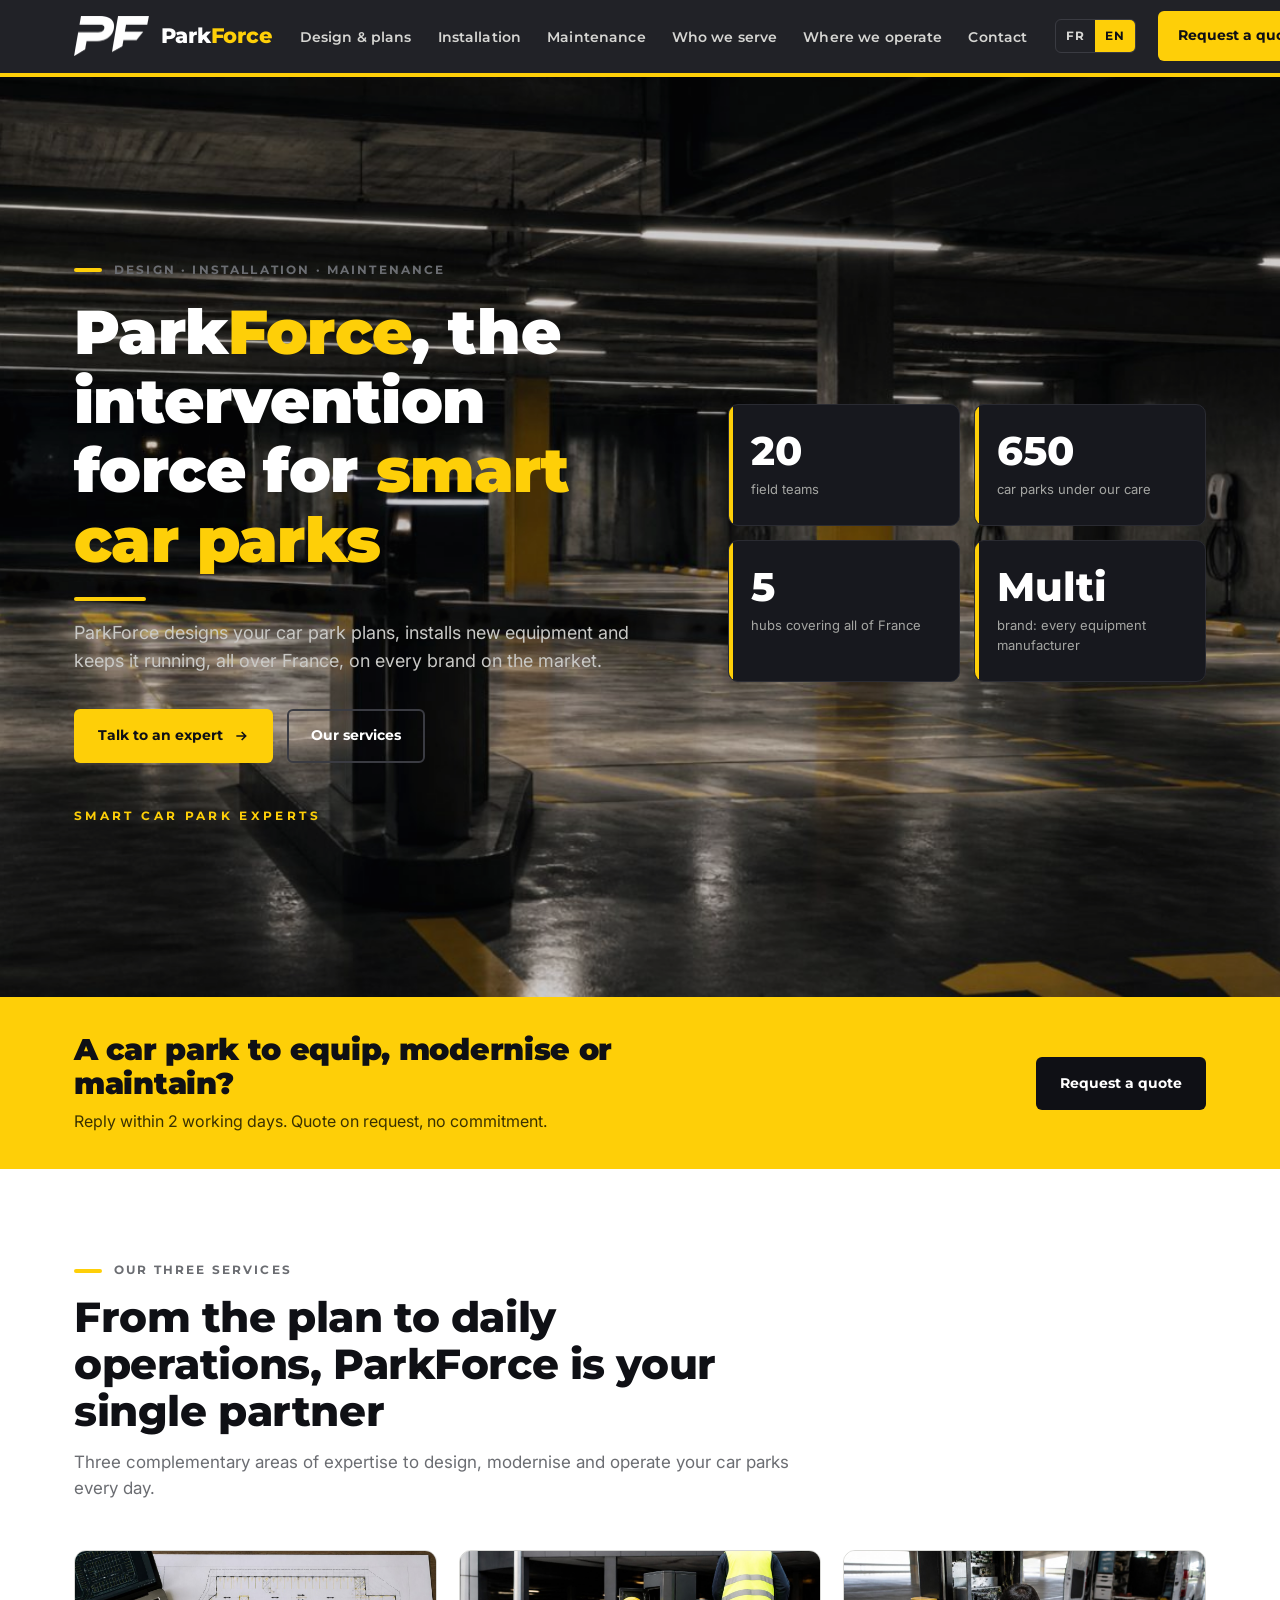
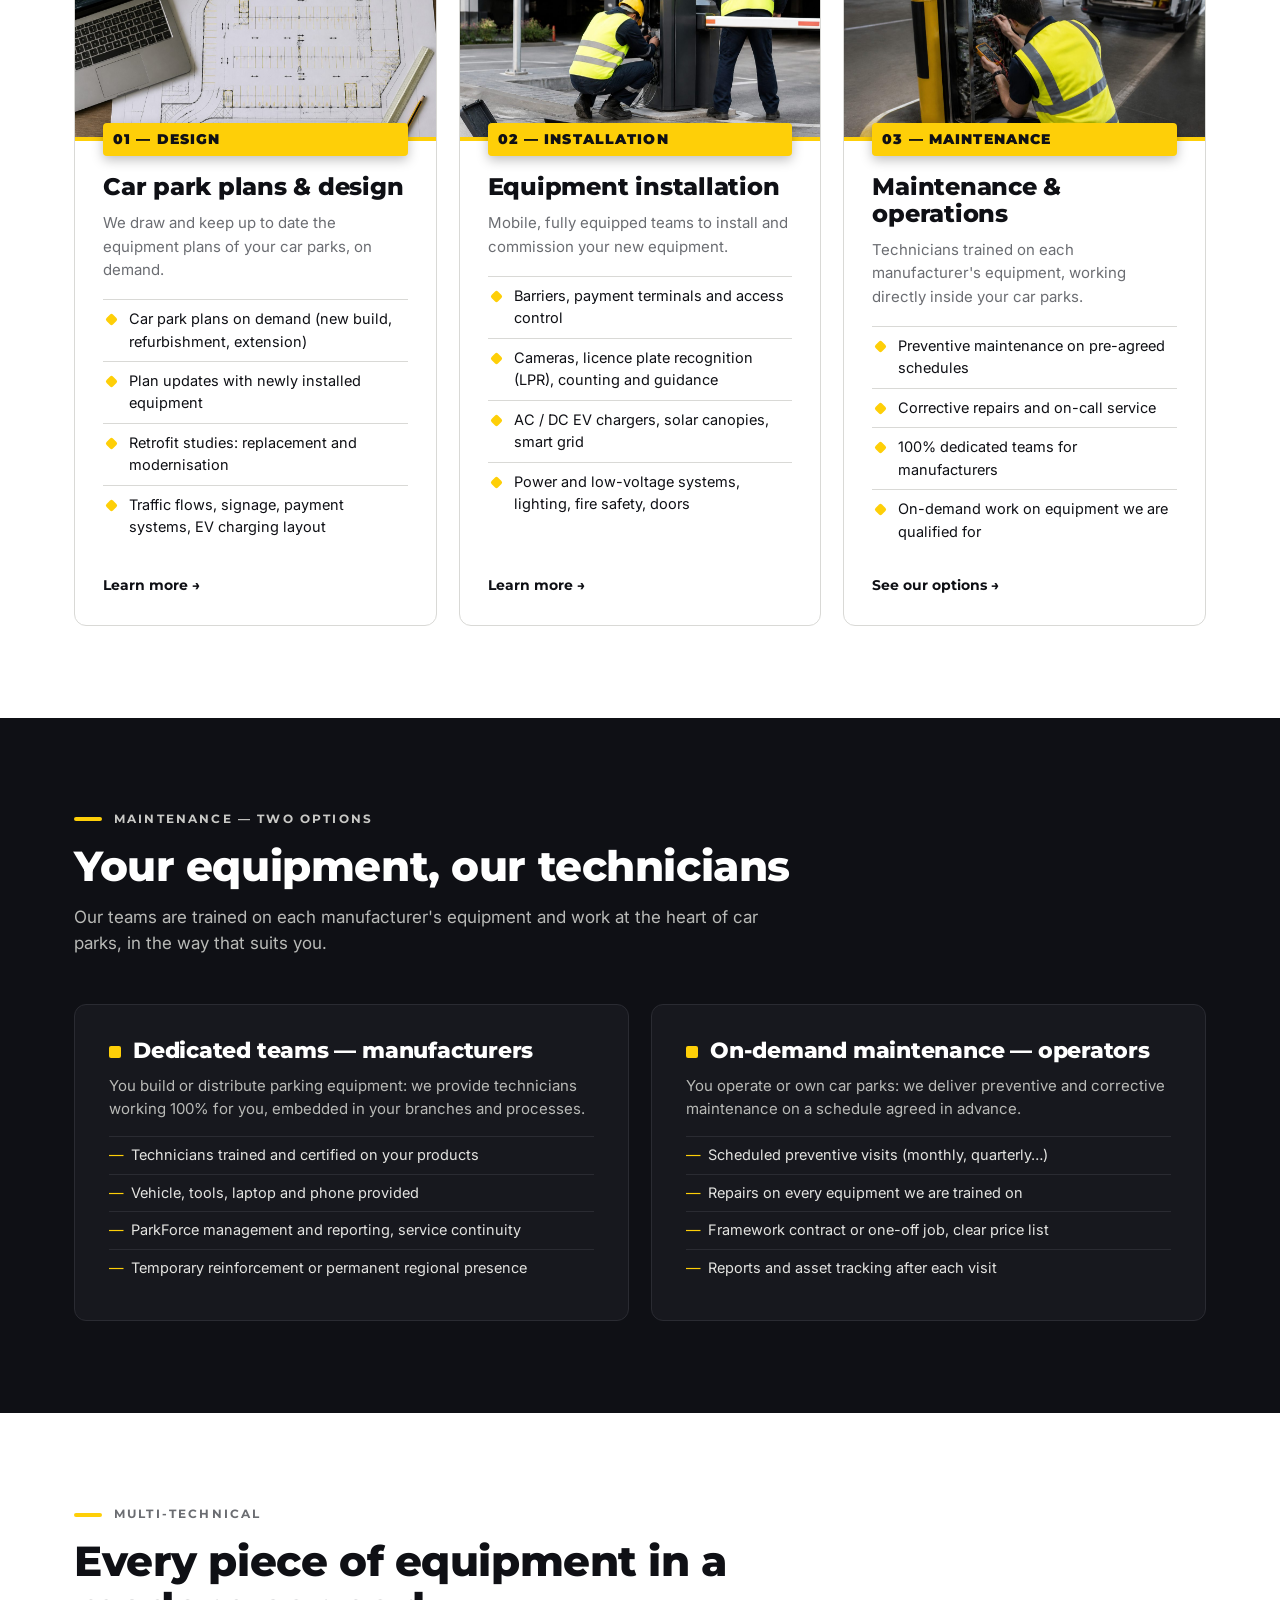
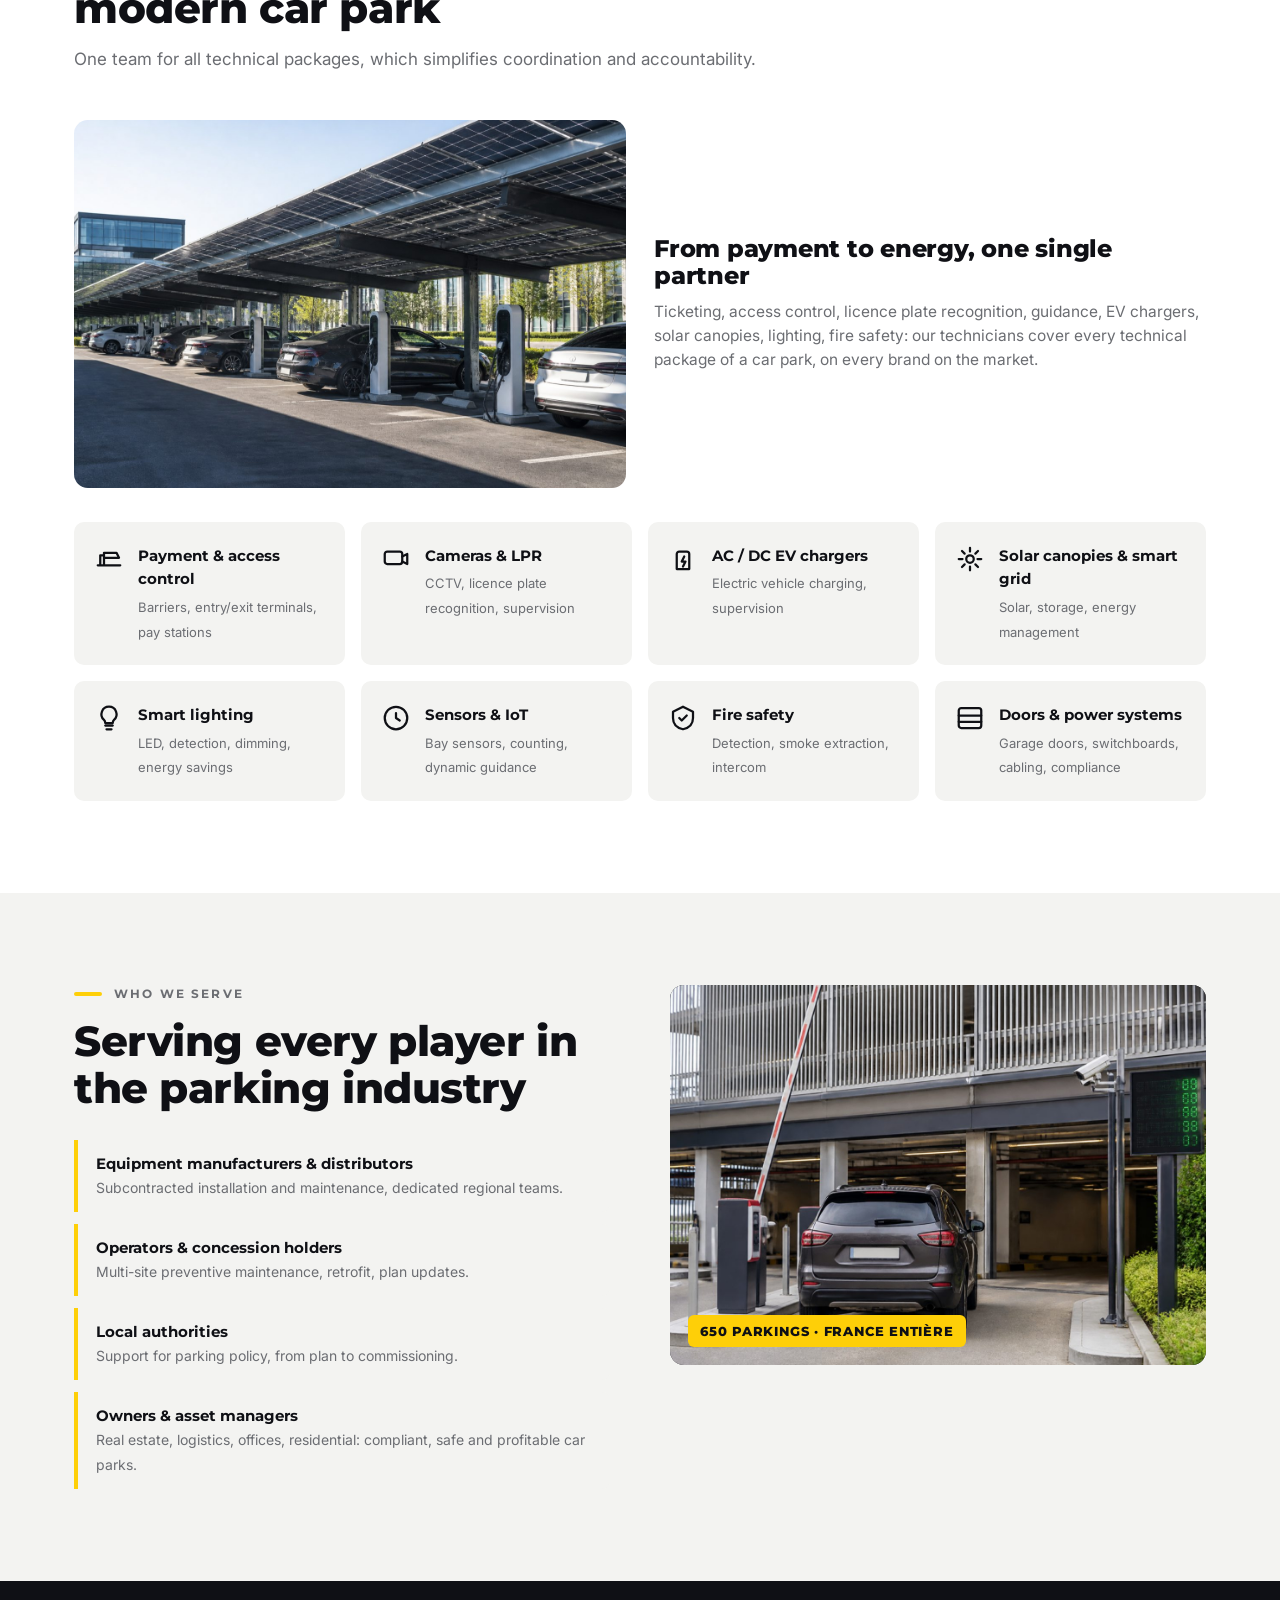
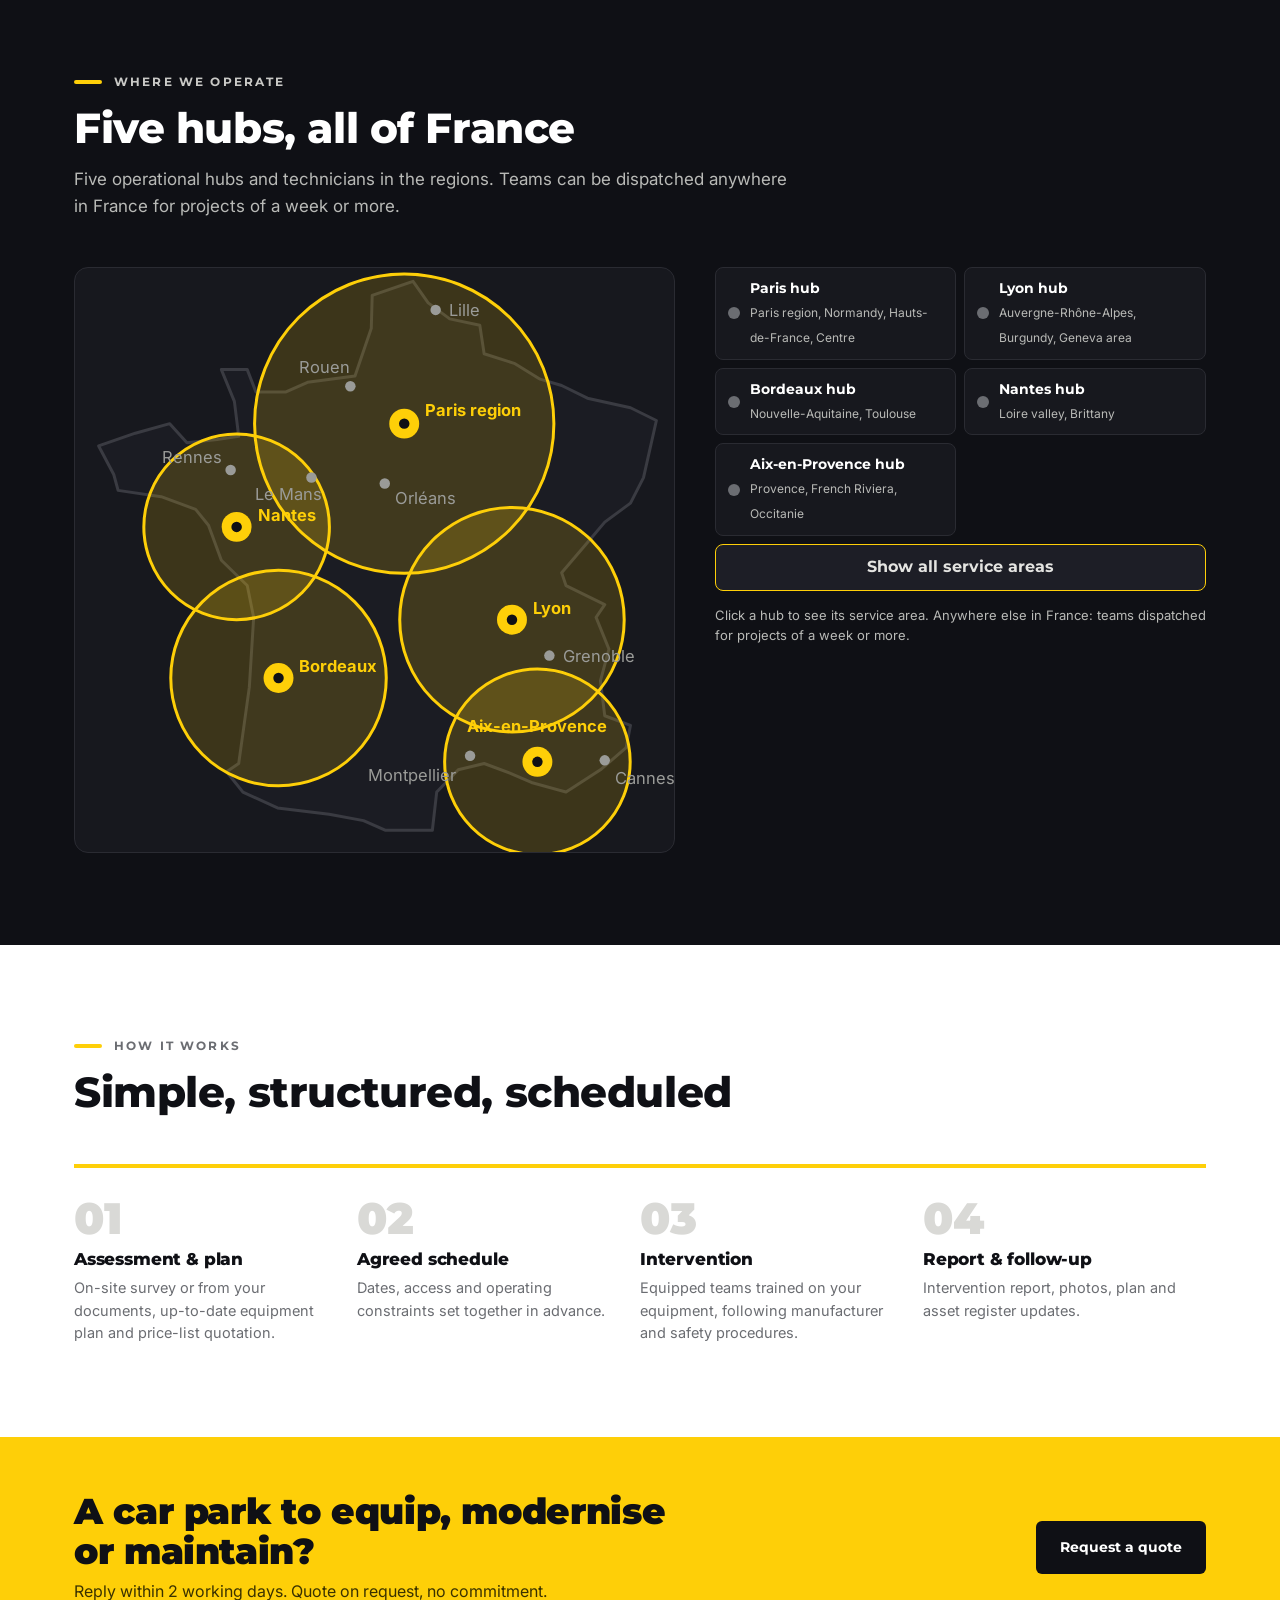
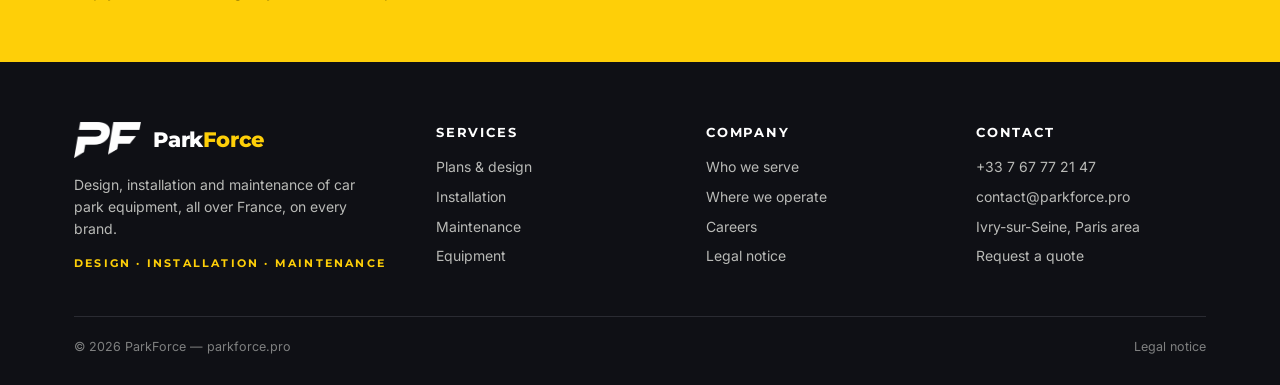
==== commit f16bbb28: "CTA : devis sur demande" ====
--- a/en/index.html
+++ b/en/index.html
@@ -63,7 +63,7 @@
     <div class="kpis"><div class="kpi"><b>20</b><span>field teams</span></div><div class="kpi"><b>650</b><span>car parks under our care</span></div><div class="kpi"><b>5</b><span>hubs covering all of France</span></div><div class="kpi"><b>Multi</b><span>brand: every equipment manufacturer</span></div></div>
   </div>
 </section>
-<div class="cta cta-top"><div class="wrap"><div><h2>A car park to equip, modernise or maintain?</h2><p>Reply within 2 working days. Price-list quotation, no commitment.</p></div><a class="btn btn-dark" href="contact.html#form">Request a quote</a></div></div>
+<div class="cta cta-top"><div class="wrap"><div><h2>A car park to equip, modernise or maintain?</h2><p>Reply within 2 working days. Quote on request, no commitment.</p></div><a class="btn btn-dark" href="contact.html#form">Request a quote</a></div></div>
 <section id="metiers"><div class="wrap">
   <div class="sec-head"><div class="eyebrow">Our three services</div><h2>From the plan to daily operations, ParkForce is your single partner</h2><p>Three complementary areas of expertise to design, modernise and operate your car parks every day.</p></div>
   <div class="metiers"><article class="metier"><div class="ph"><img src="../assets/img/etude.jpg" alt="" loading="lazy"></div><div class="bd"><span class="num">01 — DESIGN</span><h3>Car park plans & design</h3><p>We draw and keep up to date the equipment plans of your car parks, on demand.</p><ul><li>Car park plans on demand (new build, refurbishment, extension)</li><li>Plan updates with newly installed equipment</li><li>Retrofit studies: replacement and modernisation</li><li>Traffic flows, signage, payment systems, EV charging layout</li></ul><a class="more" href="etude.html">Learn more →</a></div></article><article class="metier"><div class="ph"><img src="../assets/img/installation.jpg" alt="" loading="lazy"></div><div class="bd"><span class="num">02 — INSTALLATION</span><h3>Equipment installation</h3><p>Mobile, fully equipped teams to install and commission your new equipment.</p><ul><li>Barriers, payment terminals and access control</li><li>Cameras, licence plate recognition (LPR), counting and guidance</li><li>AC / DC EV chargers, solar canopies, smart grid</li><li>Power and low-voltage systems, lighting, fire safety, doors</li></ul><a class="more" href="installation.html">Learn more →</a></div></article><article class="metier"><div class="ph"><img src="../assets/img/maintenance.jpg" alt="" loading="lazy"></div><div class="bd"><span class="num">03 — MAINTENANCE</span><h3>Maintenance & operations</h3><p>Technicians trained on each manufacturer's equipment, working directly inside your car parks.</p><ul><li>Preventive maintenance on pre-agreed schedules</li><li>Corrective repairs and on-call service</li><li>100% dedicated teams for manufacturers</li><li>On-demand work on equipment we are qualified for</li></ul><a class="more" href="maintenance.html">See our options →</a></div></article></div>
@@ -130,7 +130,7 @@
   <div class="sec-head"><div class="eyebrow">How it works</div><h2>Simple, structured, scheduled</h2></div>
   <div class="steps"><div class="step"><h4>Assessment & plan</h4><p>On-site survey or from your documents, up-to-date equipment plan and price-list quotation.</p></div><div class="step"><h4>Agreed schedule</h4><p>Dates, access and operating constraints set together in advance.</p></div><div class="step"><h4>Intervention</h4><p>Equipped teams trained on your equipment, following manufacturer and safety procedures.</p></div><div class="step"><h4>Report & follow-up</h4><p>Intervention report, photos, plan and asset register updates.</p></div></div>
 </div></section>
-<div class="cta"><div class="wrap"><div><h2>A car park to equip, modernise or maintain?</h2><p>Reply within 2 working days. Price-list quotation, no commitment.</p></div><a class="btn btn-dark" href="contact.html#form">Request a quote</a></div></div>
+<div class="cta"><div class="wrap"><div><h2>A car park to equip, modernise or maintain?</h2><p>Reply within 2 working days. Quote on request, no commitment.</p></div><a class="btn btn-dark" href="contact.html#form">Request a quote</a></div></div>
 
 <footer>
   <div class="wrap">
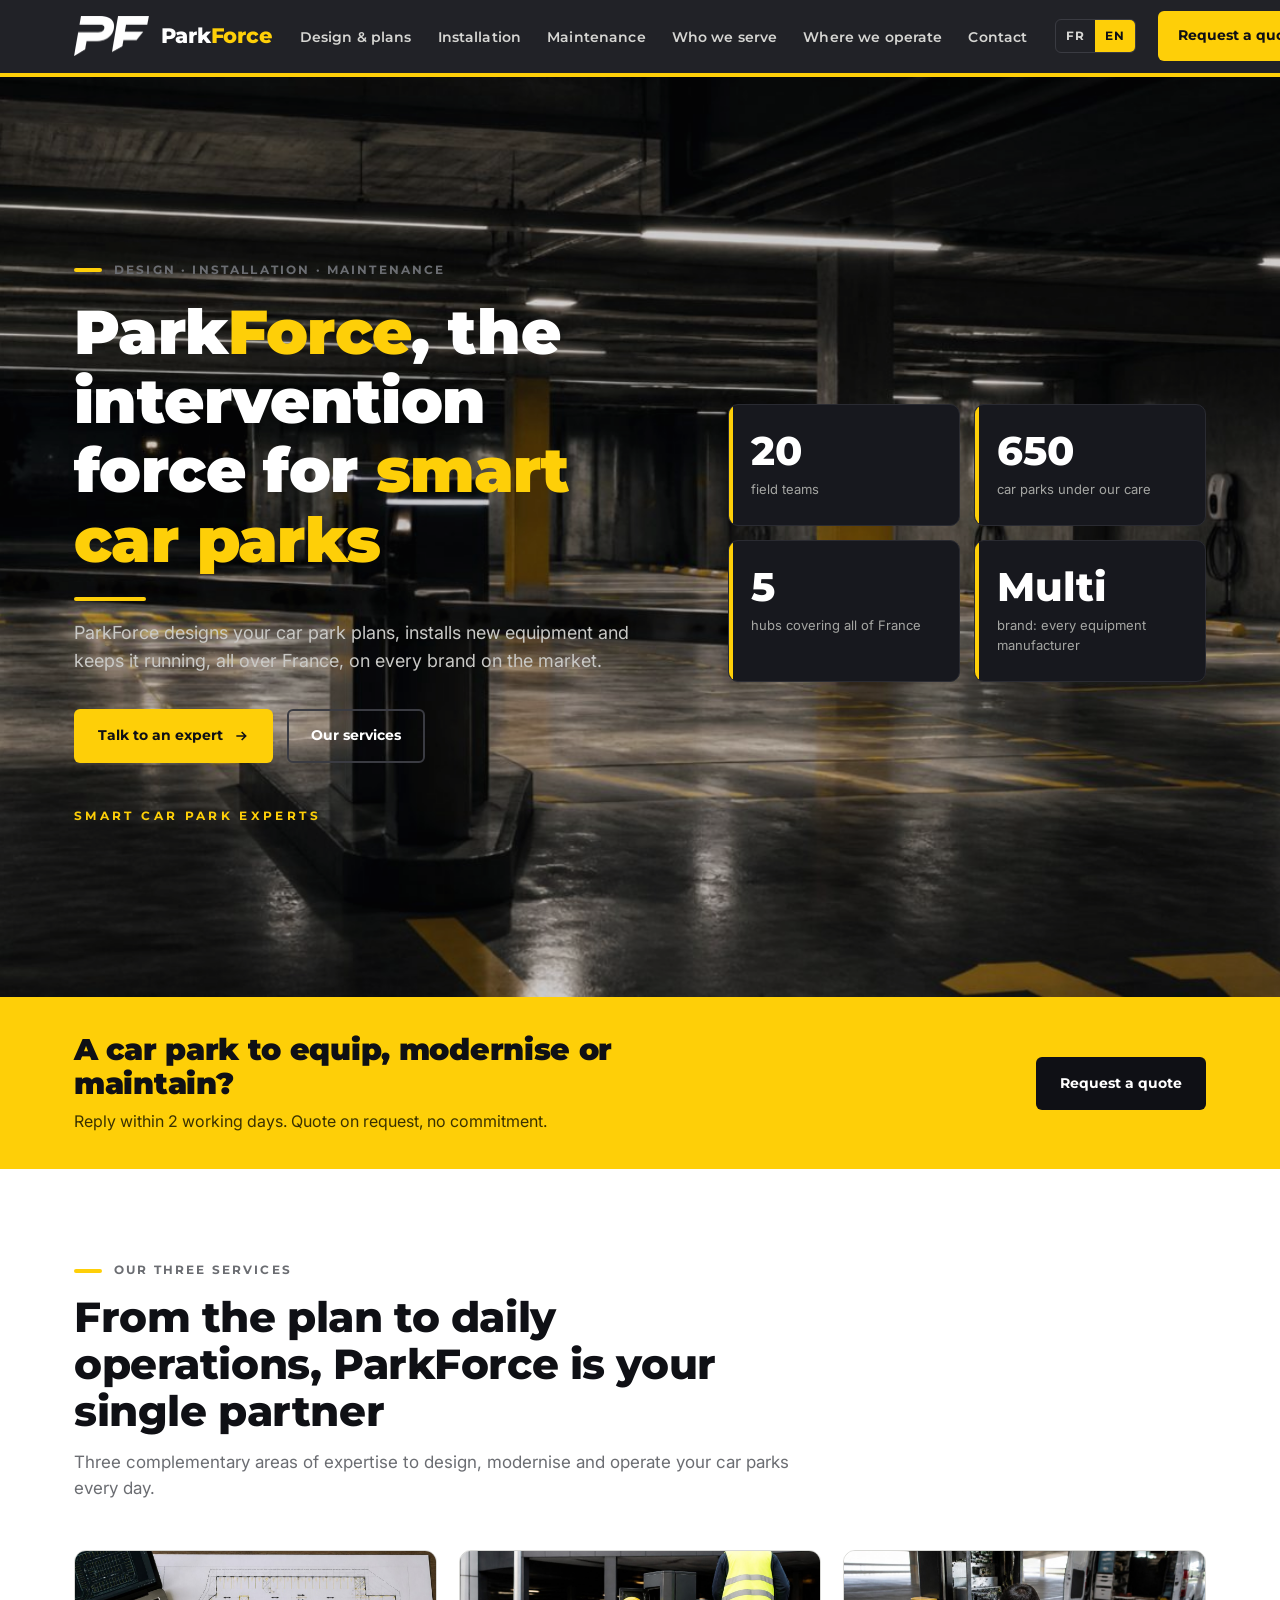
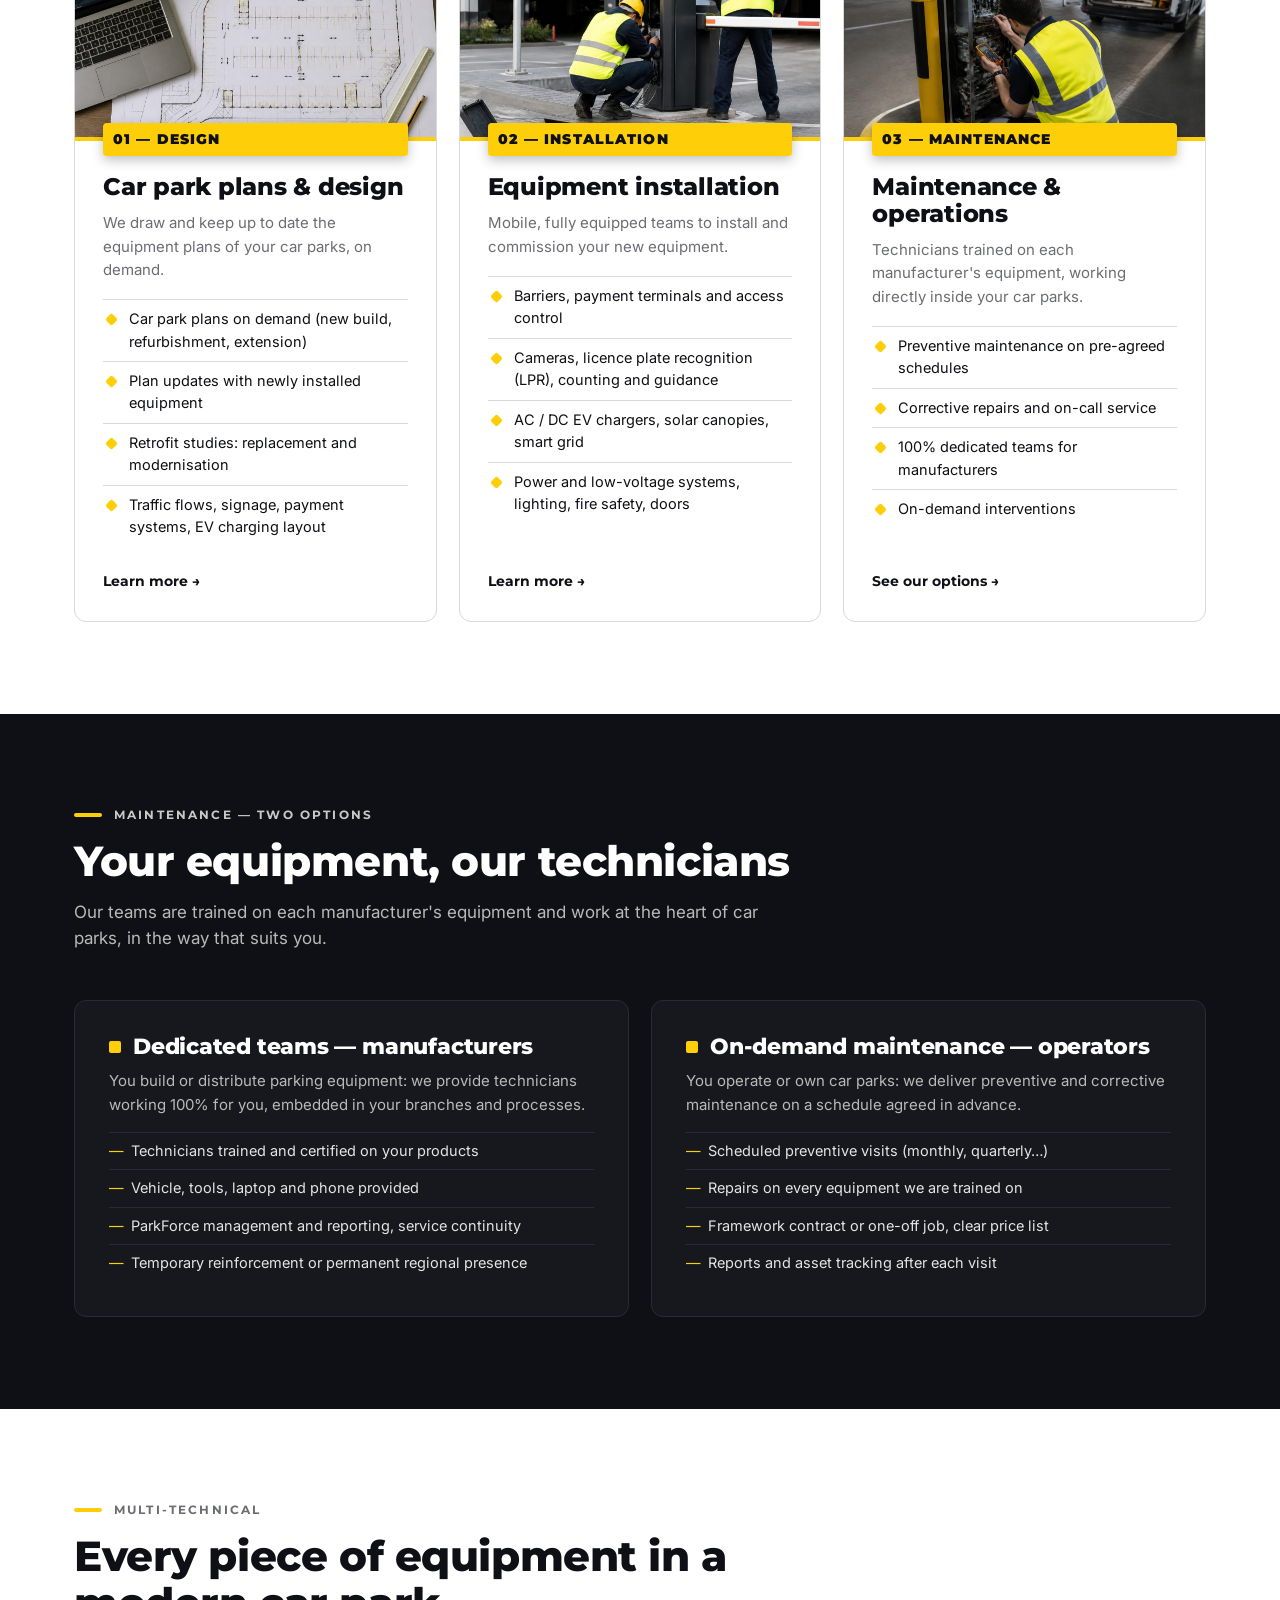
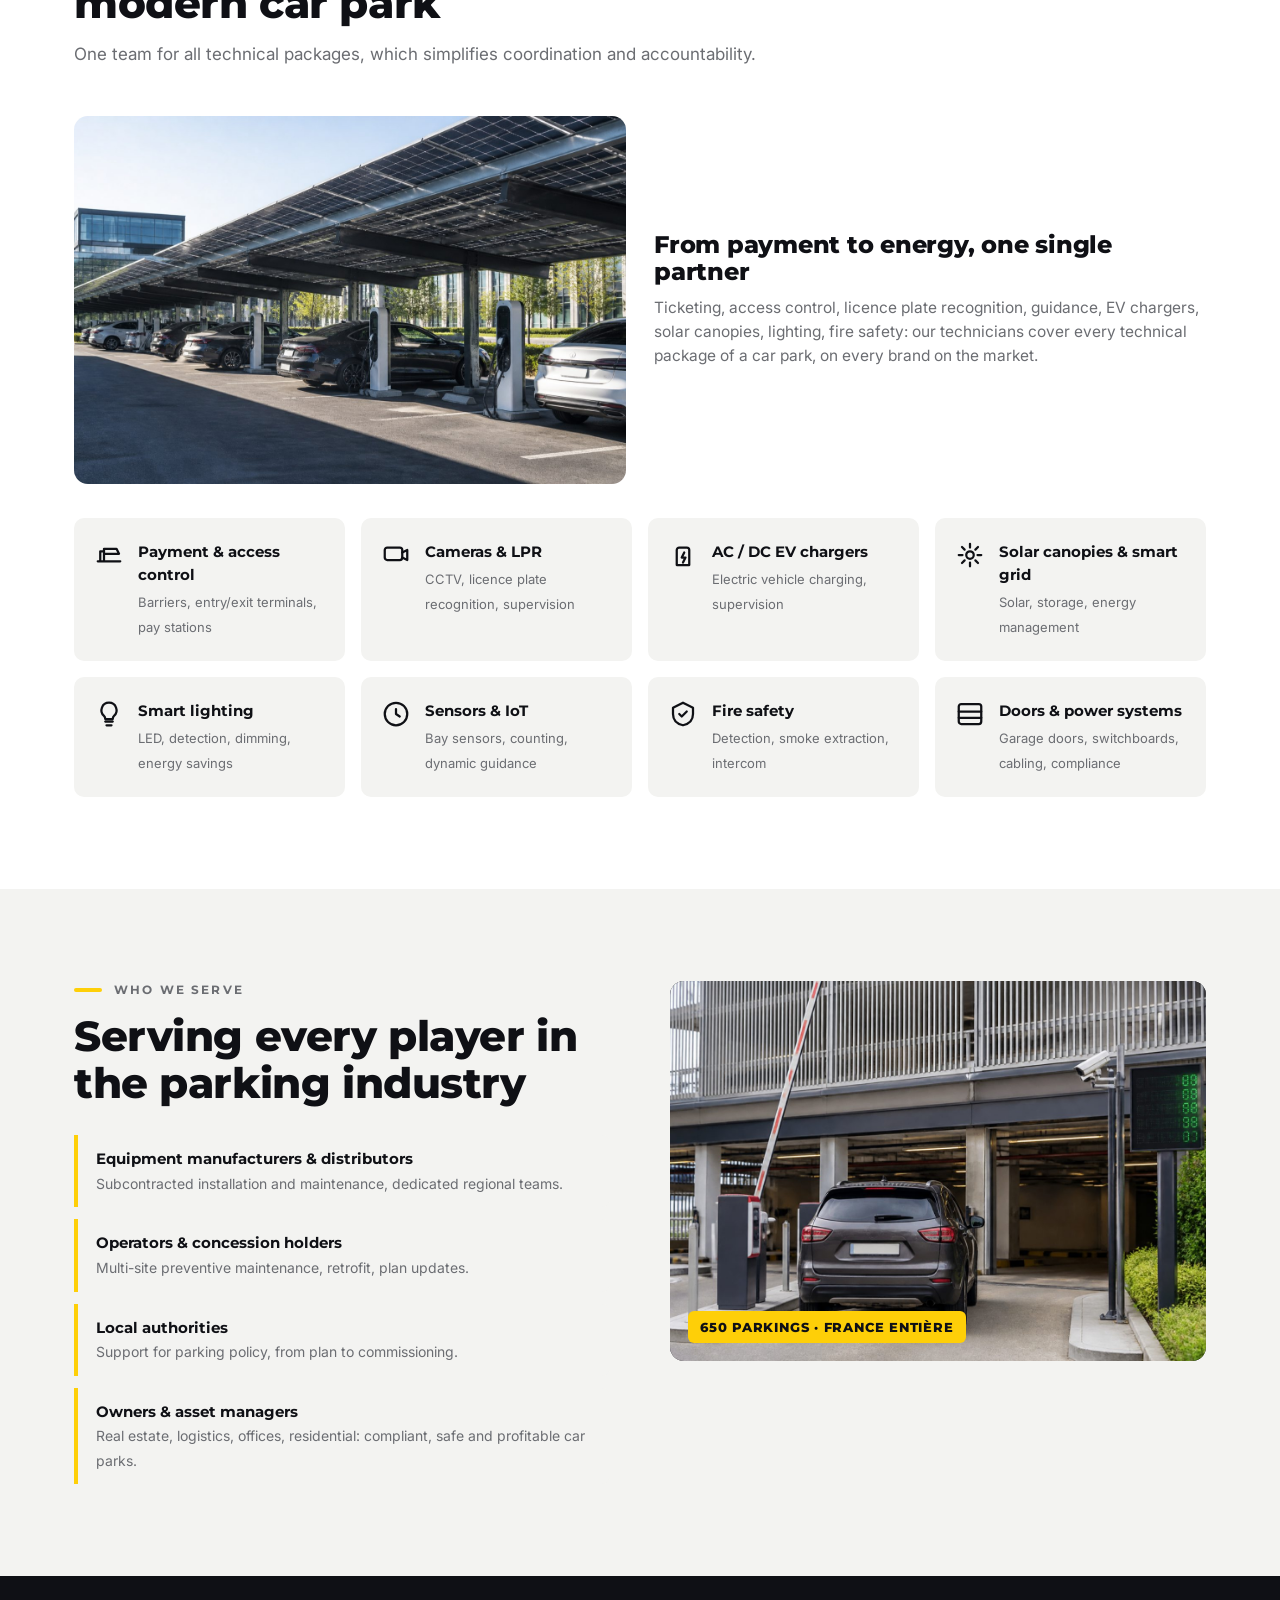
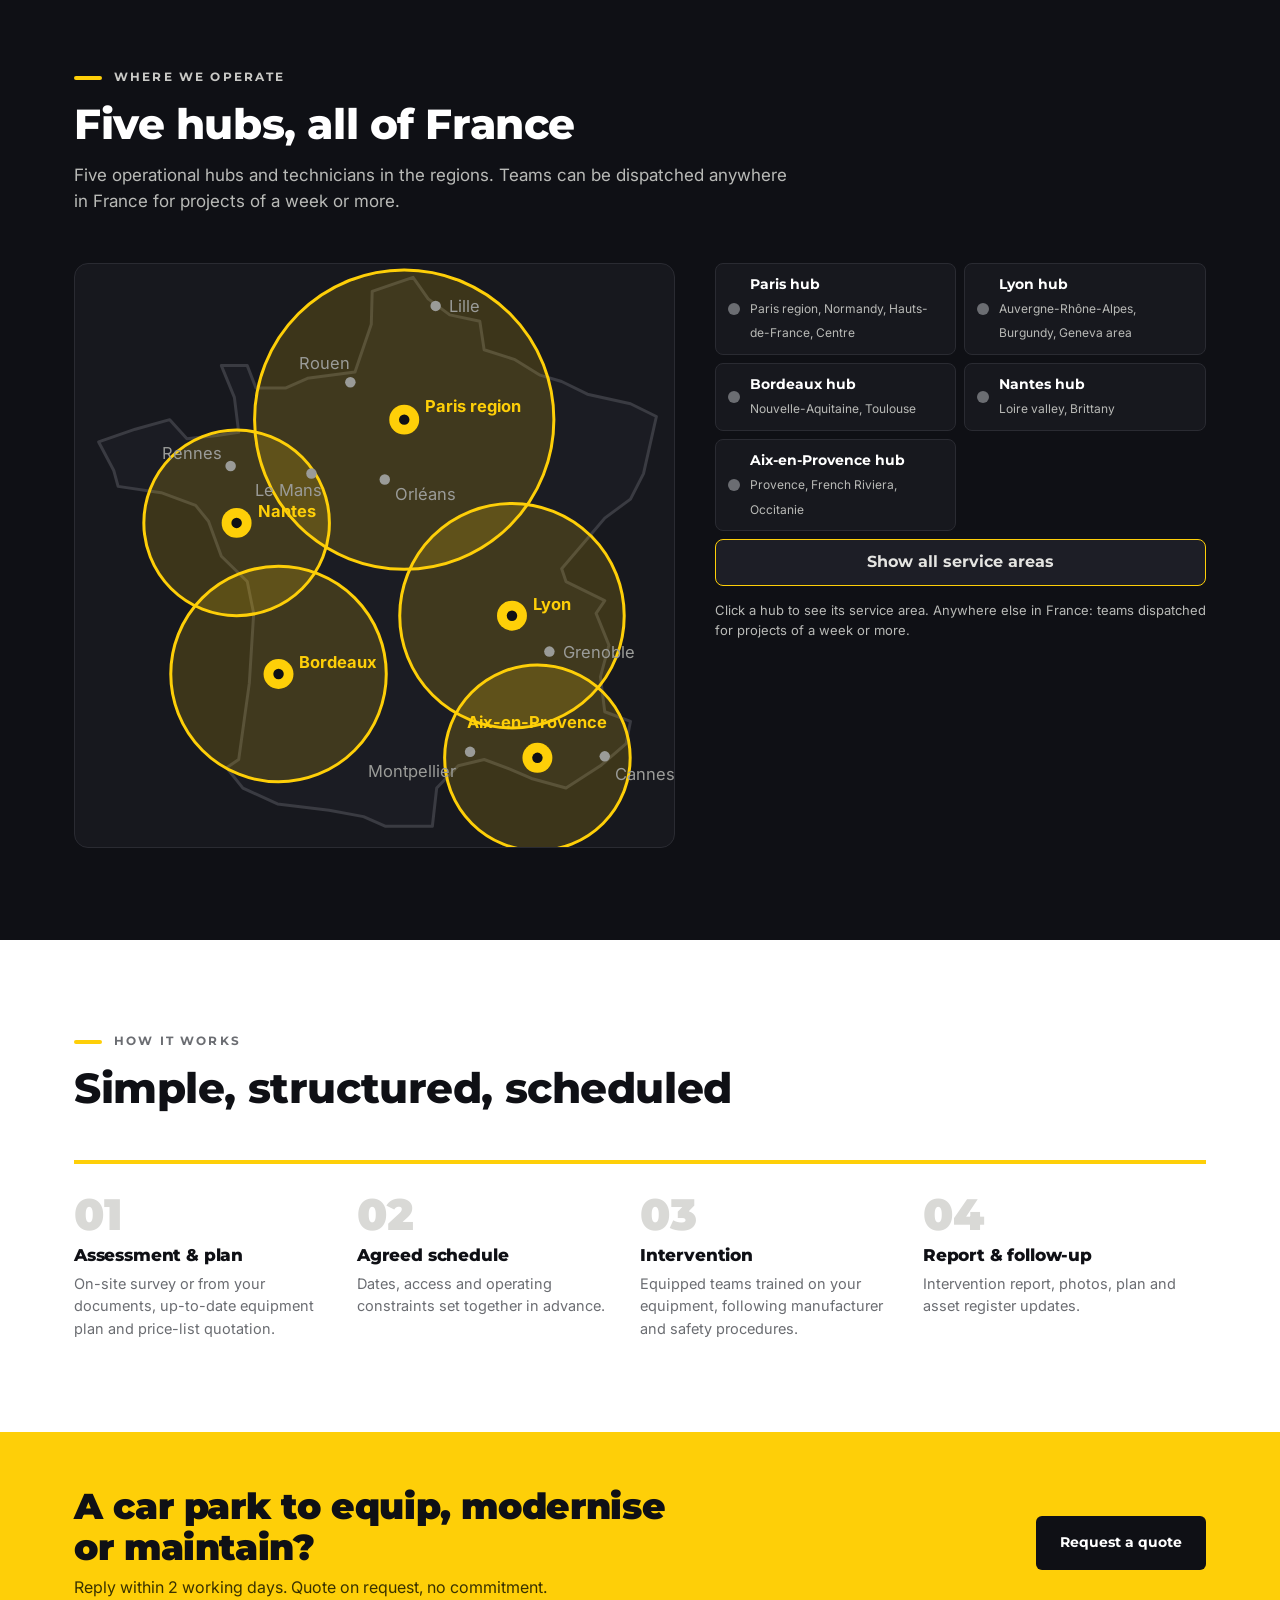
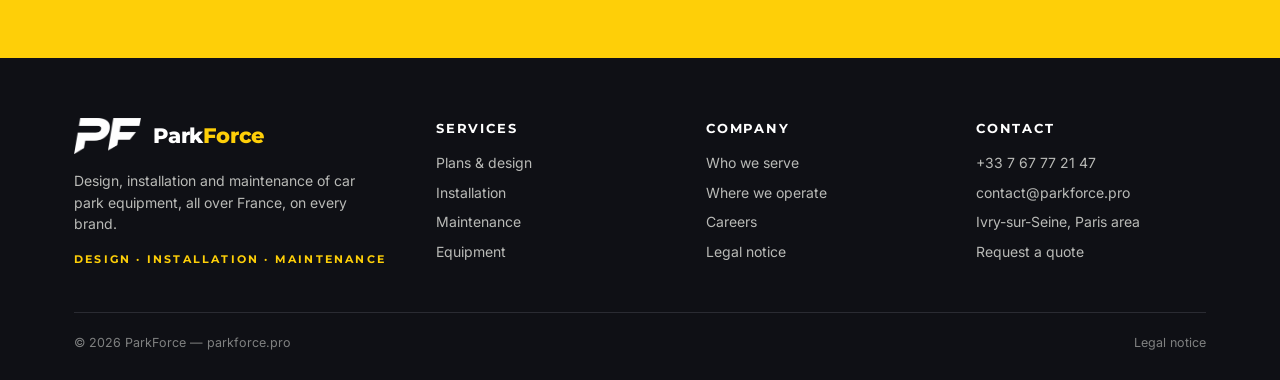
==== commit 08f30d01: "Wording : interventions à la demande" ====
--- a/en/index.html
+++ b/en/index.html
@@ -66,7 +66,7 @@
 <div class="cta cta-top"><div class="wrap"><div><h2>A car park to equip, modernise or maintain?</h2><p>Reply within 2 working days. Quote on request, no commitment.</p></div><a class="btn btn-dark" href="contact.html#form">Request a quote</a></div></div>
 <section id="metiers"><div class="wrap">
   <div class="sec-head"><div class="eyebrow">Our three services</div><h2>From the plan to daily operations, ParkForce is your single partner</h2><p>Three complementary areas of expertise to design, modernise and operate your car parks every day.</p></div>
-  <div class="metiers"><article class="metier"><div class="ph"><img src="../assets/img/etude.jpg" alt="" loading="lazy"></div><div class="bd"><span class="num">01 — DESIGN</span><h3>Car park plans & design</h3><p>We draw and keep up to date the equipment plans of your car parks, on demand.</p><ul><li>Car park plans on demand (new build, refurbishment, extension)</li><li>Plan updates with newly installed equipment</li><li>Retrofit studies: replacement and modernisation</li><li>Traffic flows, signage, payment systems, EV charging layout</li></ul><a class="more" href="etude.html">Learn more →</a></div></article><article class="metier"><div class="ph"><img src="../assets/img/installation.jpg" alt="" loading="lazy"></div><div class="bd"><span class="num">02 — INSTALLATION</span><h3>Equipment installation</h3><p>Mobile, fully equipped teams to install and commission your new equipment.</p><ul><li>Barriers, payment terminals and access control</li><li>Cameras, licence plate recognition (LPR), counting and guidance</li><li>AC / DC EV chargers, solar canopies, smart grid</li><li>Power and low-voltage systems, lighting, fire safety, doors</li></ul><a class="more" href="installation.html">Learn more →</a></div></article><article class="metier"><div class="ph"><img src="../assets/img/maintenance.jpg" alt="" loading="lazy"></div><div class="bd"><span class="num">03 — MAINTENANCE</span><h3>Maintenance & operations</h3><p>Technicians trained on each manufacturer's equipment, working directly inside your car parks.</p><ul><li>Preventive maintenance on pre-agreed schedules</li><li>Corrective repairs and on-call service</li><li>100% dedicated teams for manufacturers</li><li>On-demand work on equipment we are qualified for</li></ul><a class="more" href="maintenance.html">See our options →</a></div></article></div>
+  <div class="metiers"><article class="metier"><div class="ph"><img src="../assets/img/etude.jpg" alt="" loading="lazy"></div><div class="bd"><span class="num">01 — DESIGN</span><h3>Car park plans & design</h3><p>We draw and keep up to date the equipment plans of your car parks, on demand.</p><ul><li>Car park plans on demand (new build, refurbishment, extension)</li><li>Plan updates with newly installed equipment</li><li>Retrofit studies: replacement and modernisation</li><li>Traffic flows, signage, payment systems, EV charging layout</li></ul><a class="more" href="etude.html">Learn more →</a></div></article><article class="metier"><div class="ph"><img src="../assets/img/installation.jpg" alt="" loading="lazy"></div><div class="bd"><span class="num">02 — INSTALLATION</span><h3>Equipment installation</h3><p>Mobile, fully equipped teams to install and commission your new equipment.</p><ul><li>Barriers, payment terminals and access control</li><li>Cameras, licence plate recognition (LPR), counting and guidance</li><li>AC / DC EV chargers, solar canopies, smart grid</li><li>Power and low-voltage systems, lighting, fire safety, doors</li></ul><a class="more" href="installation.html">Learn more →</a></div></article><article class="metier"><div class="ph"><img src="../assets/img/maintenance.jpg" alt="" loading="lazy"></div><div class="bd"><span class="num">03 — MAINTENANCE</span><h3>Maintenance & operations</h3><p>Technicians trained on each manufacturer's equipment, working directly inside your car parks.</p><ul><li>Preventive maintenance on pre-agreed schedules</li><li>Corrective repairs and on-call service</li><li>100% dedicated teams for manufacturers</li><li>On-demand interventions</li></ul><a class="more" href="maintenance.html">See our options →</a></div></article></div>
 </div></section>
 <section class="dark" id="modes"><div class="wrap">
   <div class="sec-head"><div class="eyebrow">Maintenance — two options</div><h2>Your equipment, our technicians</h2><p style="color:#b9bab7">Our teams are trained on each manufacturer's equipment and work at the heart of car parks, in the way that suits you.</p></div>
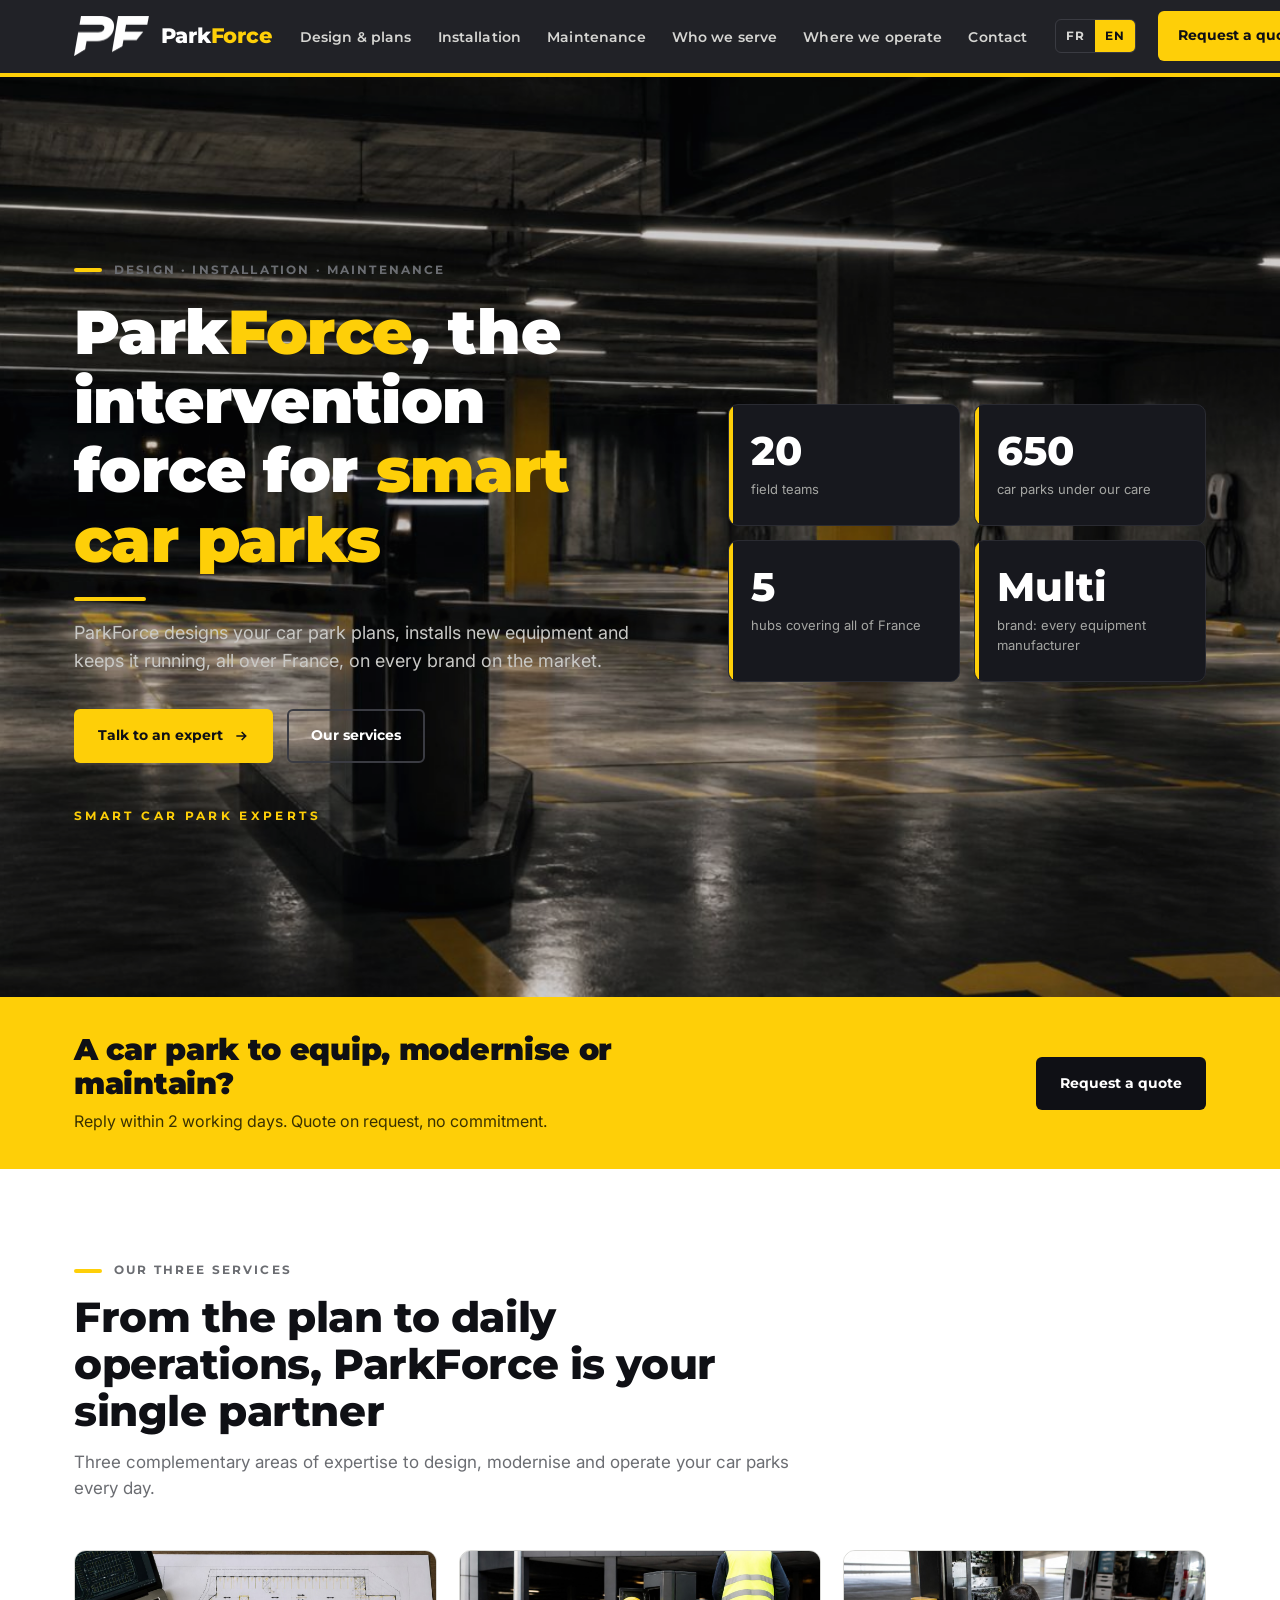
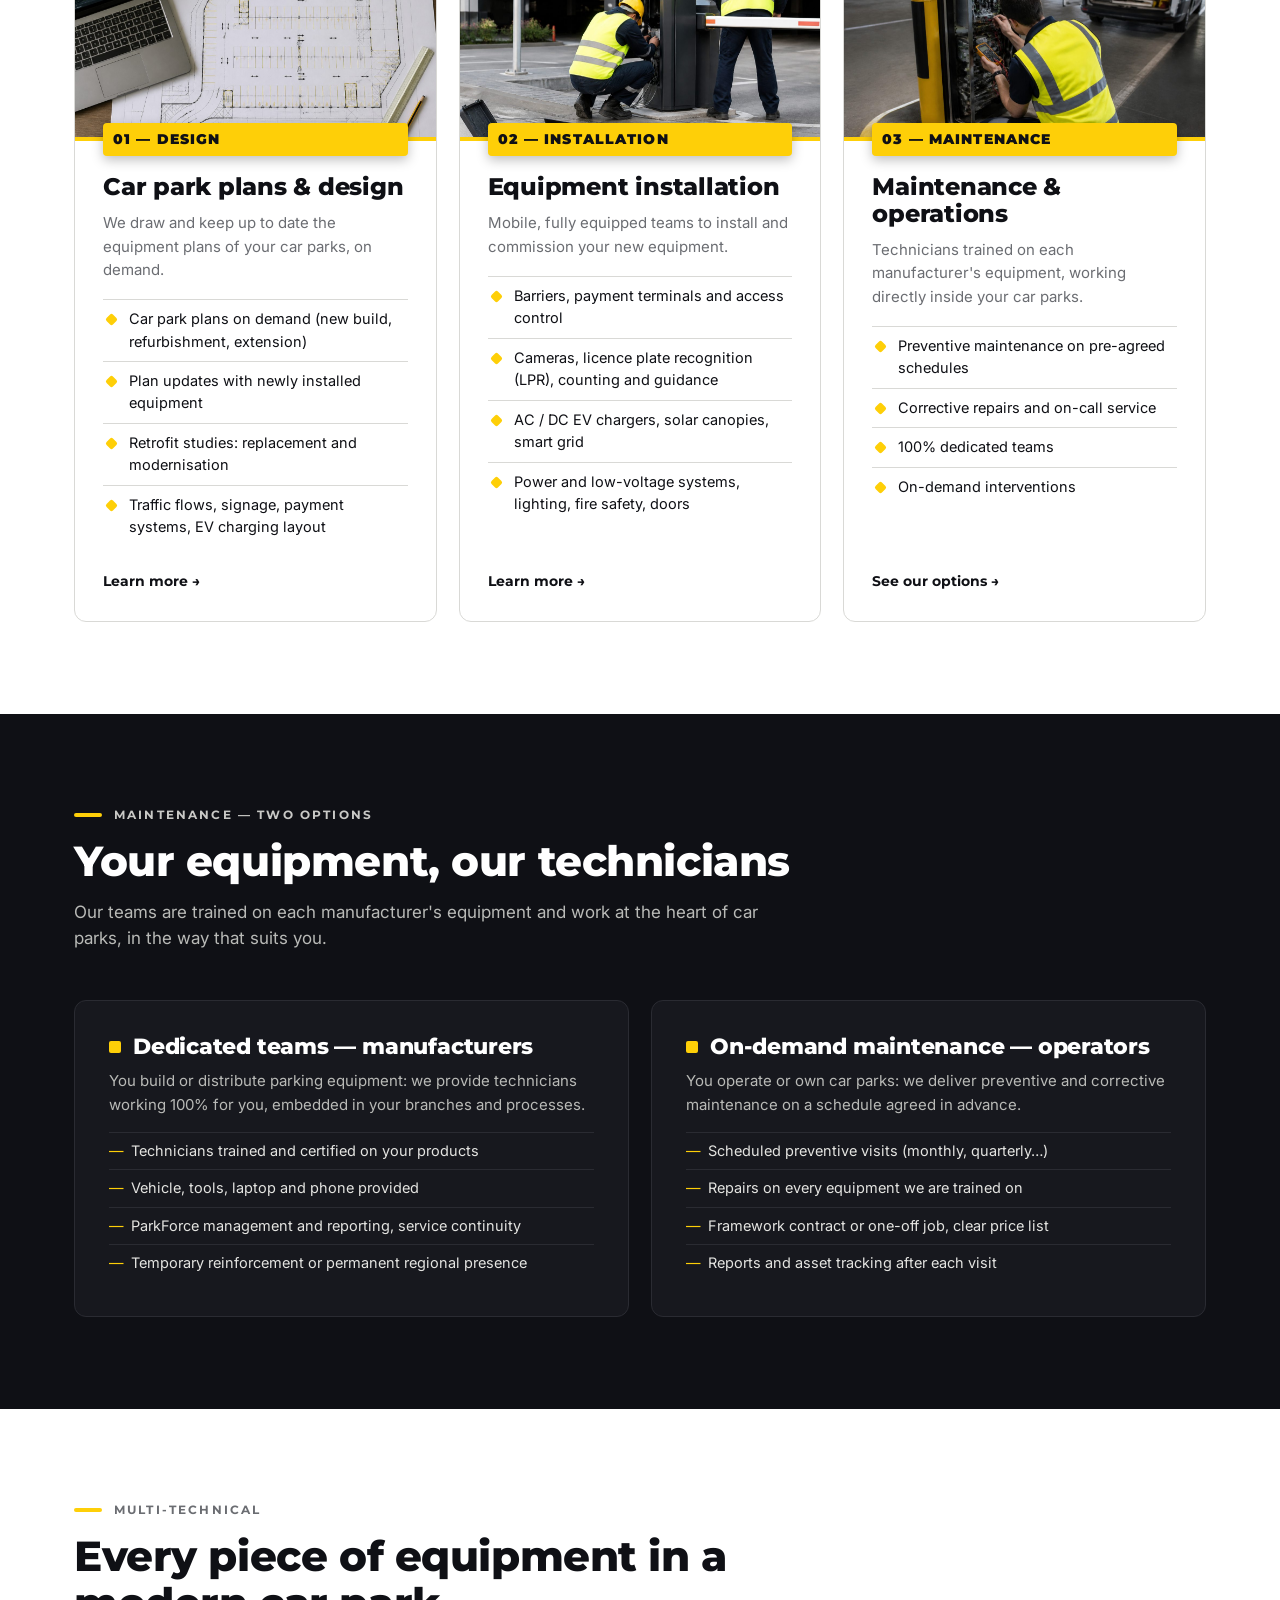
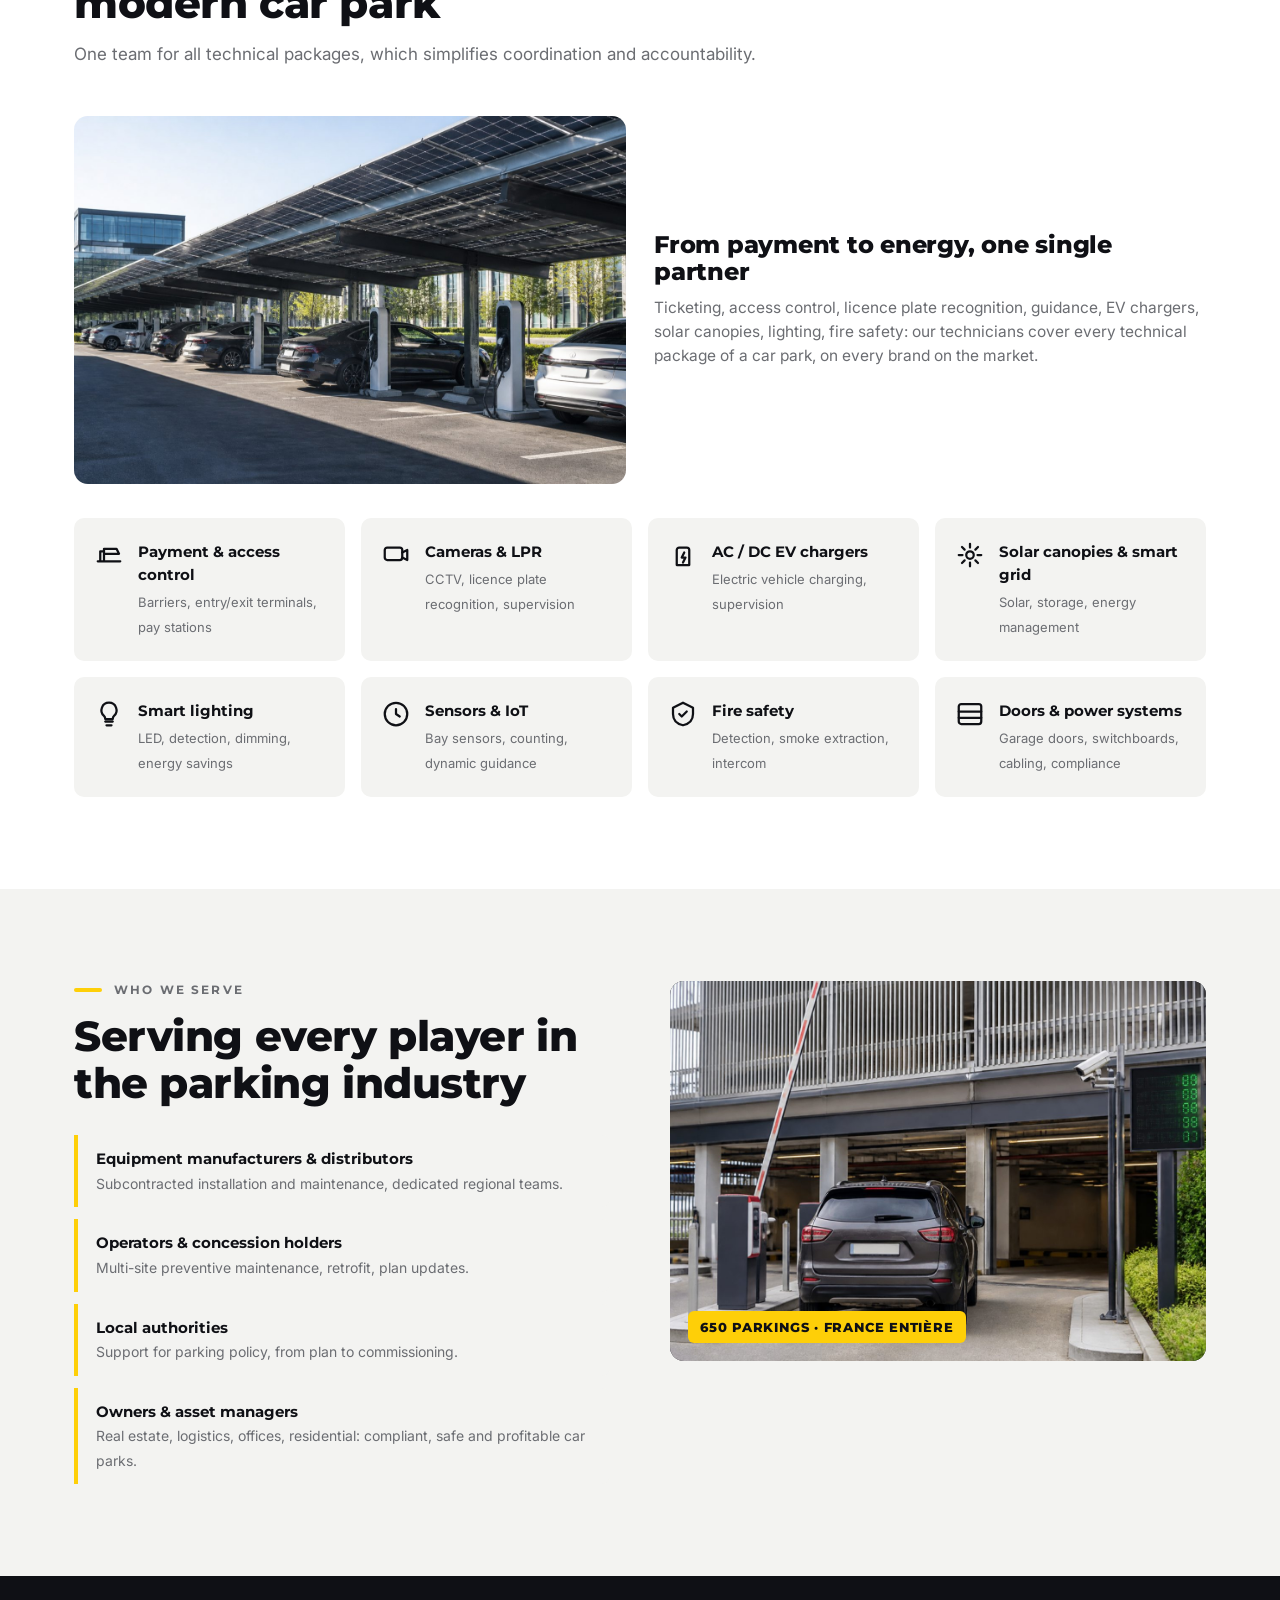
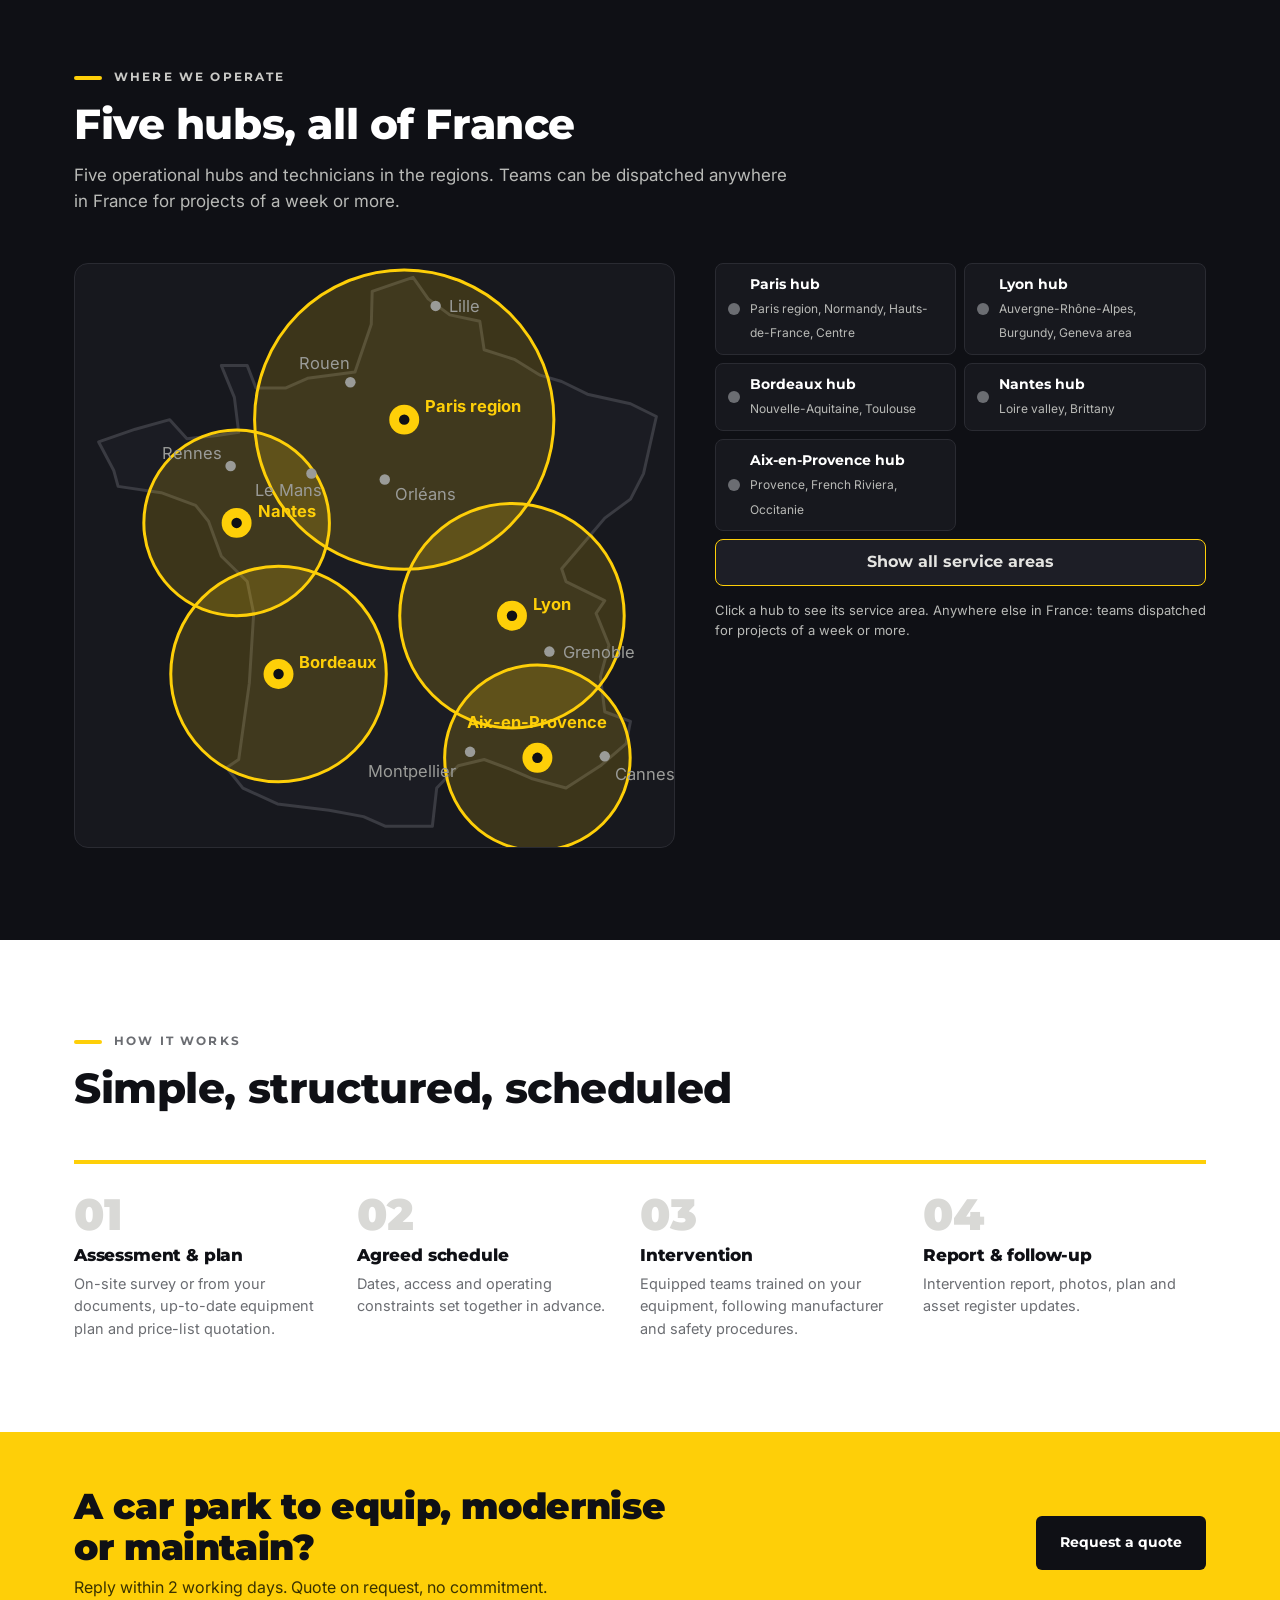
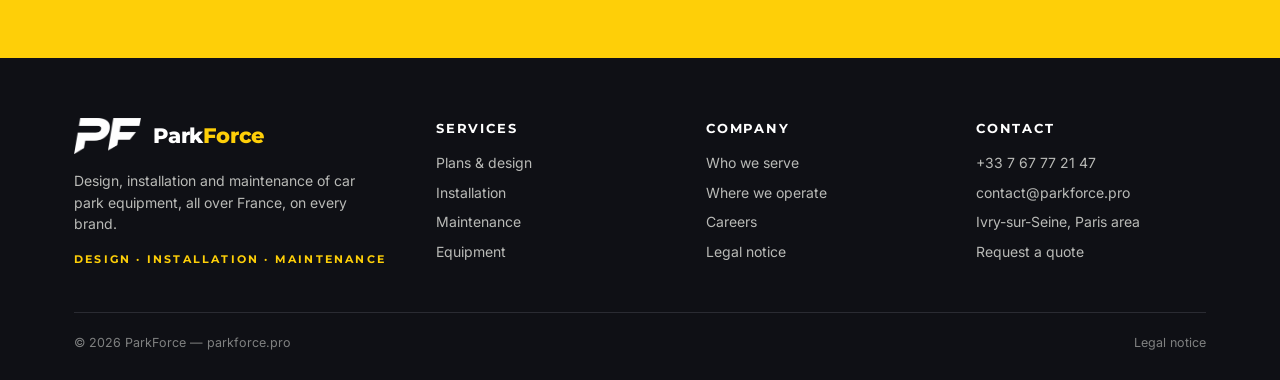
==== commit 228a3a1f: "Wording : équipes dédiées à 100 %" ====
--- a/en/index.html
+++ b/en/index.html
@@ -66,7 +66,7 @@
 <div class="cta cta-top"><div class="wrap"><div><h2>A car park to equip, modernise or maintain?</h2><p>Reply within 2 working days. Quote on request, no commitment.</p></div><a class="btn btn-dark" href="contact.html#form">Request a quote</a></div></div>
 <section id="metiers"><div class="wrap">
   <div class="sec-head"><div class="eyebrow">Our three services</div><h2>From the plan to daily operations, ParkForce is your single partner</h2><p>Three complementary areas of expertise to design, modernise and operate your car parks every day.</p></div>
-  <div class="metiers"><article class="metier"><div class="ph"><img src="../assets/img/etude.jpg" alt="" loading="lazy"></div><div class="bd"><span class="num">01 — DESIGN</span><h3>Car park plans & design</h3><p>We draw and keep up to date the equipment plans of your car parks, on demand.</p><ul><li>Car park plans on demand (new build, refurbishment, extension)</li><li>Plan updates with newly installed equipment</li><li>Retrofit studies: replacement and modernisation</li><li>Traffic flows, signage, payment systems, EV charging layout</li></ul><a class="more" href="etude.html">Learn more →</a></div></article><article class="metier"><div class="ph"><img src="../assets/img/installation.jpg" alt="" loading="lazy"></div><div class="bd"><span class="num">02 — INSTALLATION</span><h3>Equipment installation</h3><p>Mobile, fully equipped teams to install and commission your new equipment.</p><ul><li>Barriers, payment terminals and access control</li><li>Cameras, licence plate recognition (LPR), counting and guidance</li><li>AC / DC EV chargers, solar canopies, smart grid</li><li>Power and low-voltage systems, lighting, fire safety, doors</li></ul><a class="more" href="installation.html">Learn more →</a></div></article><article class="metier"><div class="ph"><img src="../assets/img/maintenance.jpg" alt="" loading="lazy"></div><div class="bd"><span class="num">03 — MAINTENANCE</span><h3>Maintenance & operations</h3><p>Technicians trained on each manufacturer's equipment, working directly inside your car parks.</p><ul><li>Preventive maintenance on pre-agreed schedules</li><li>Corrective repairs and on-call service</li><li>100% dedicated teams for manufacturers</li><li>On-demand interventions</li></ul><a class="more" href="maintenance.html">See our options →</a></div></article></div>
+  <div class="metiers"><article class="metier"><div class="ph"><img src="../assets/img/etude.jpg" alt="" loading="lazy"></div><div class="bd"><span class="num">01 — DESIGN</span><h3>Car park plans & design</h3><p>We draw and keep up to date the equipment plans of your car parks, on demand.</p><ul><li>Car park plans on demand (new build, refurbishment, extension)</li><li>Plan updates with newly installed equipment</li><li>Retrofit studies: replacement and modernisation</li><li>Traffic flows, signage, payment systems, EV charging layout</li></ul><a class="more" href="etude.html">Learn more →</a></div></article><article class="metier"><div class="ph"><img src="../assets/img/installation.jpg" alt="" loading="lazy"></div><div class="bd"><span class="num">02 — INSTALLATION</span><h3>Equipment installation</h3><p>Mobile, fully equipped teams to install and commission your new equipment.</p><ul><li>Barriers, payment terminals and access control</li><li>Cameras, licence plate recognition (LPR), counting and guidance</li><li>AC / DC EV chargers, solar canopies, smart grid</li><li>Power and low-voltage systems, lighting, fire safety, doors</li></ul><a class="more" href="installation.html">Learn more →</a></div></article><article class="metier"><div class="ph"><img src="../assets/img/maintenance.jpg" alt="" loading="lazy"></div><div class="bd"><span class="num">03 — MAINTENANCE</span><h3>Maintenance & operations</h3><p>Technicians trained on each manufacturer's equipment, working directly inside your car parks.</p><ul><li>Preventive maintenance on pre-agreed schedules</li><li>Corrective repairs and on-call service</li><li>100% dedicated teams</li><li>On-demand interventions</li></ul><a class="more" href="maintenance.html">See our options →</a></div></article></div>
 </div></section>
 <section class="dark" id="modes"><div class="wrap">
   <div class="sec-head"><div class="eyebrow">Maintenance — two options</div><h2>Your equipment, our technicians</h2><p style="color:#b9bab7">Our teams are trained on each manufacturer's equipment and work at the heart of car parks, in the way that suits you.</p></div>
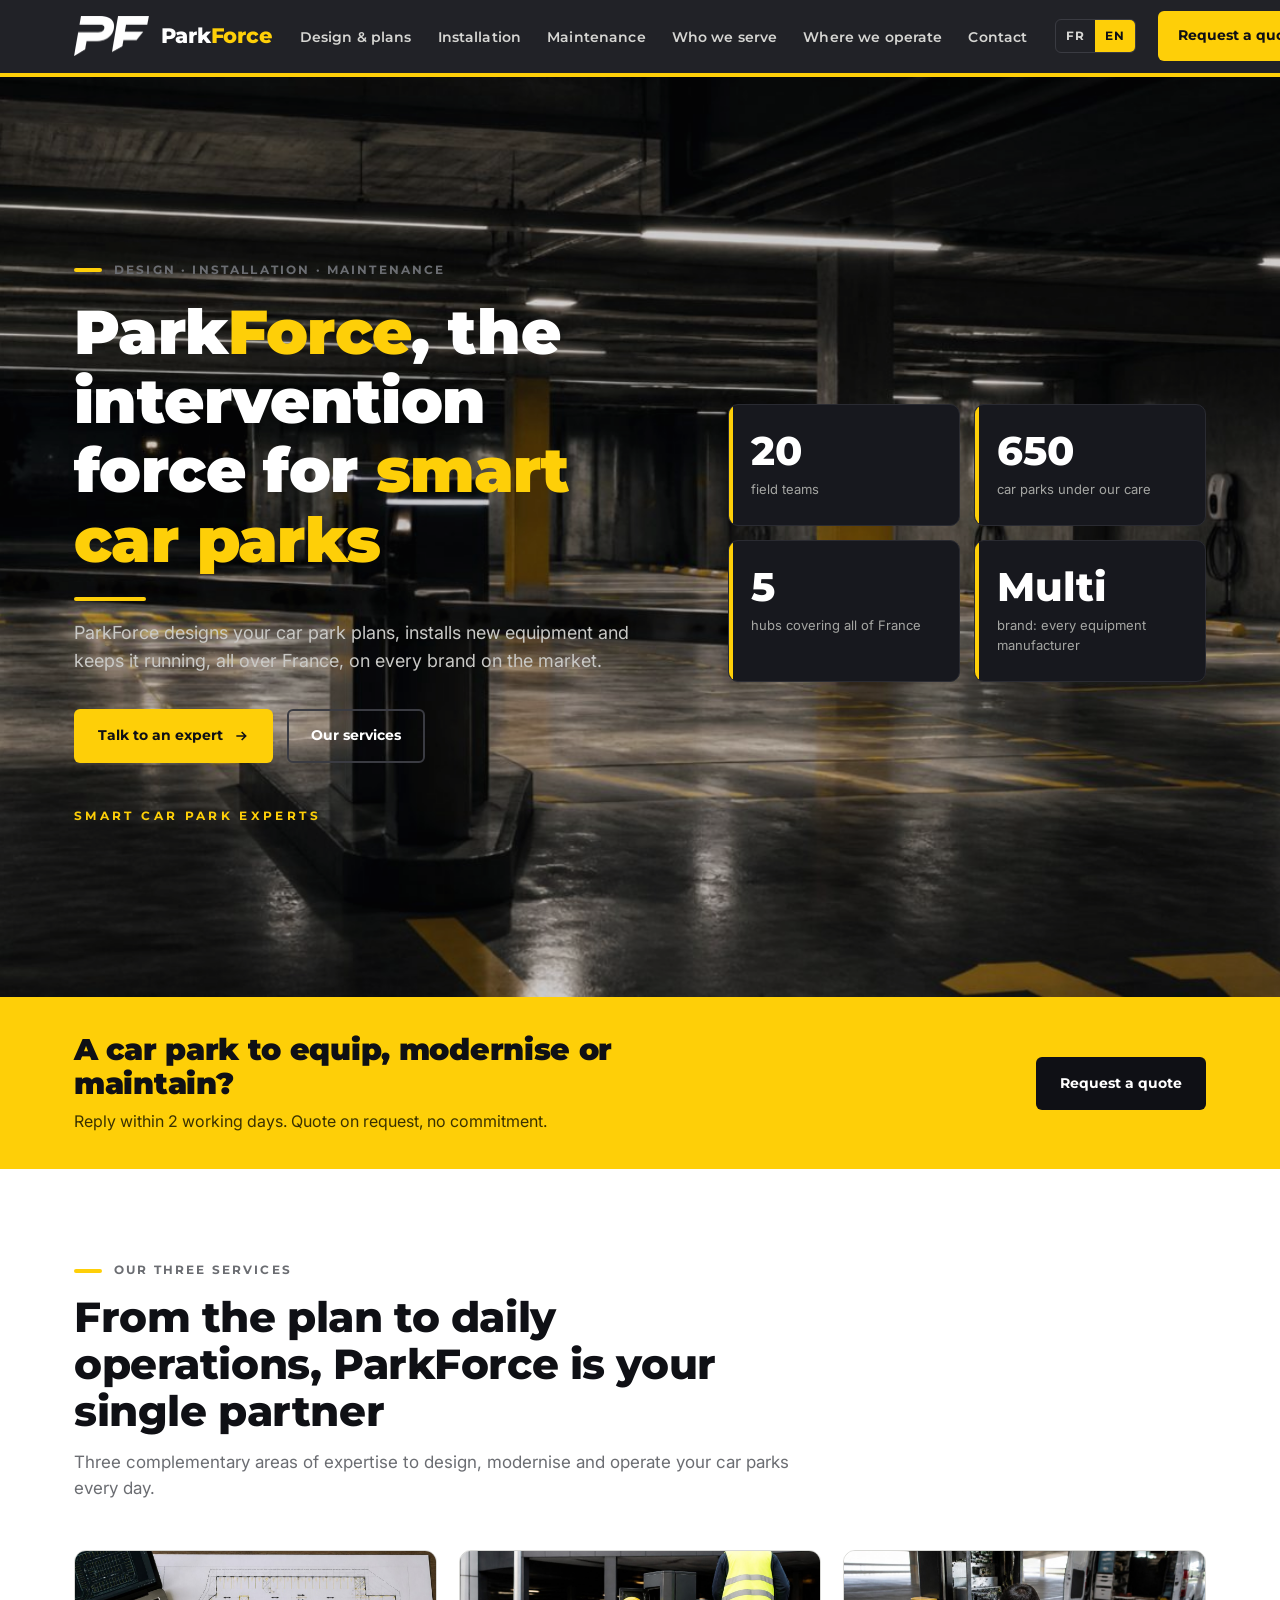
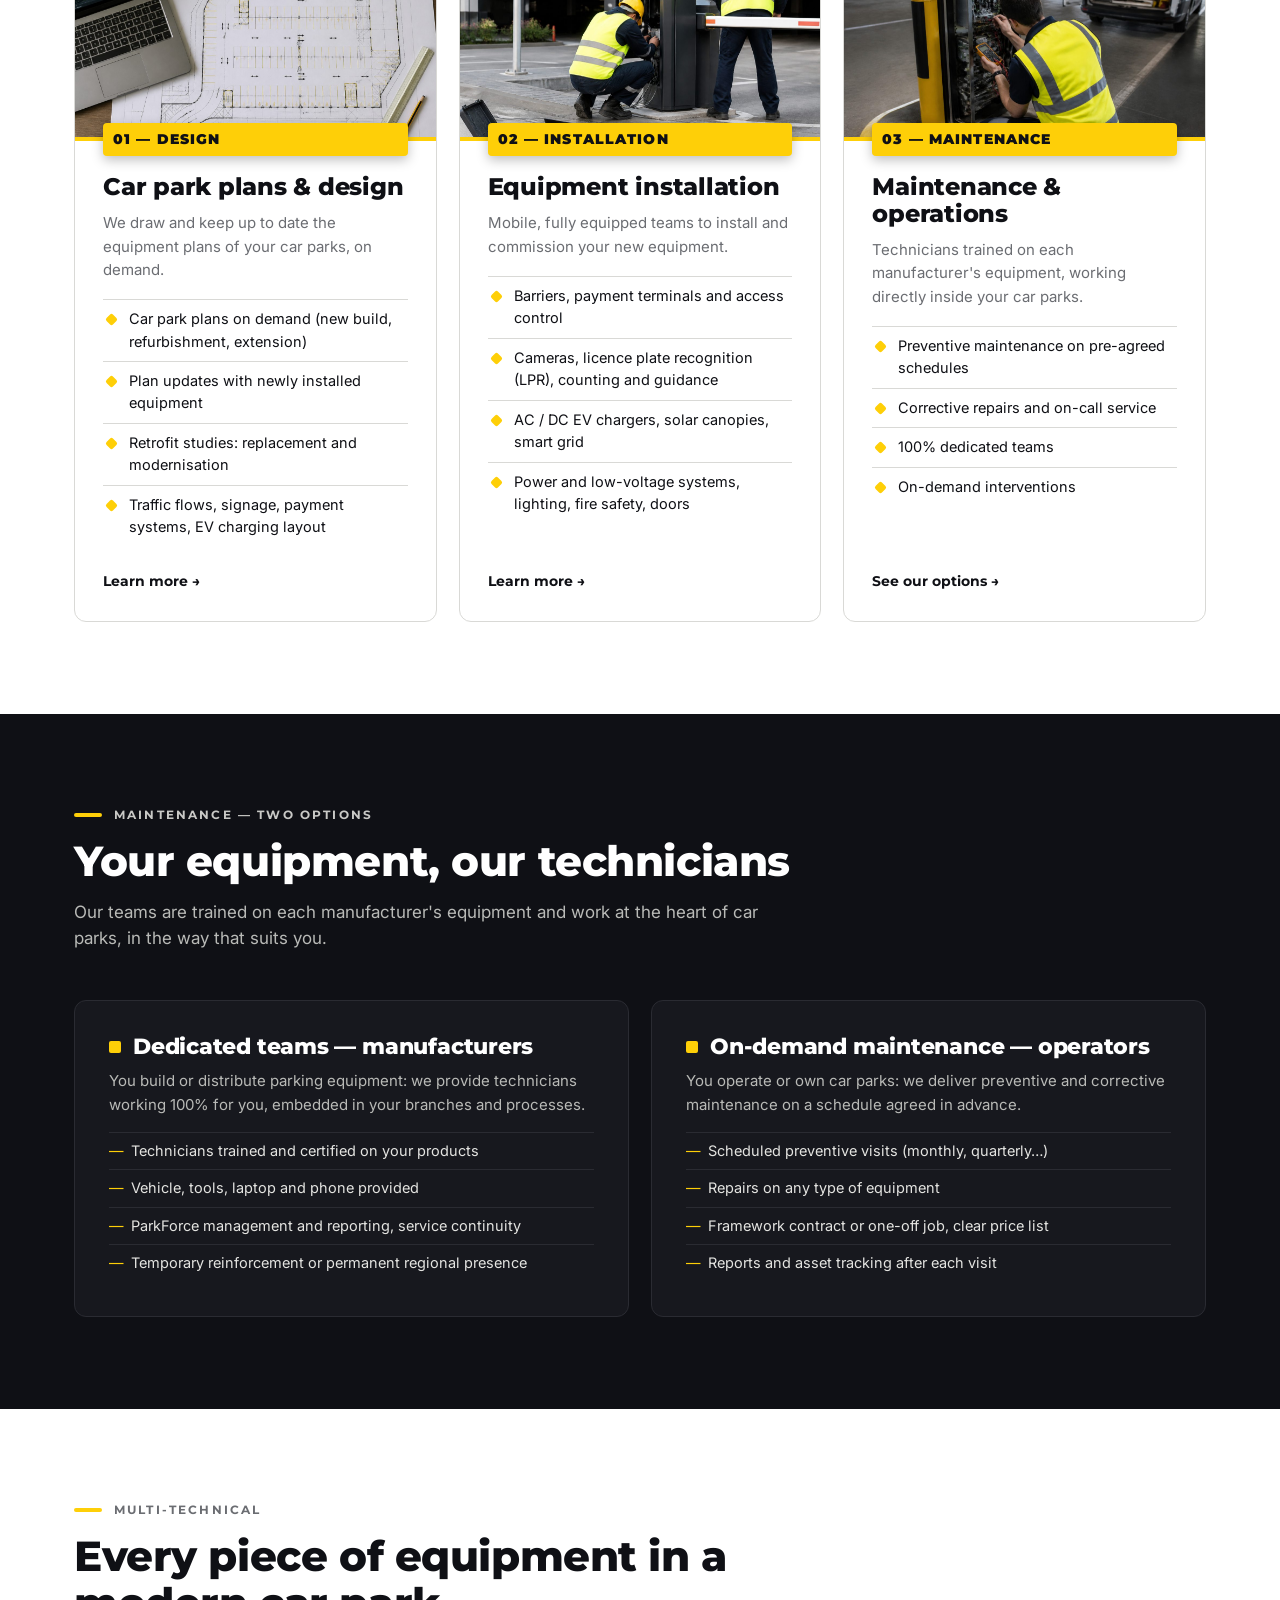
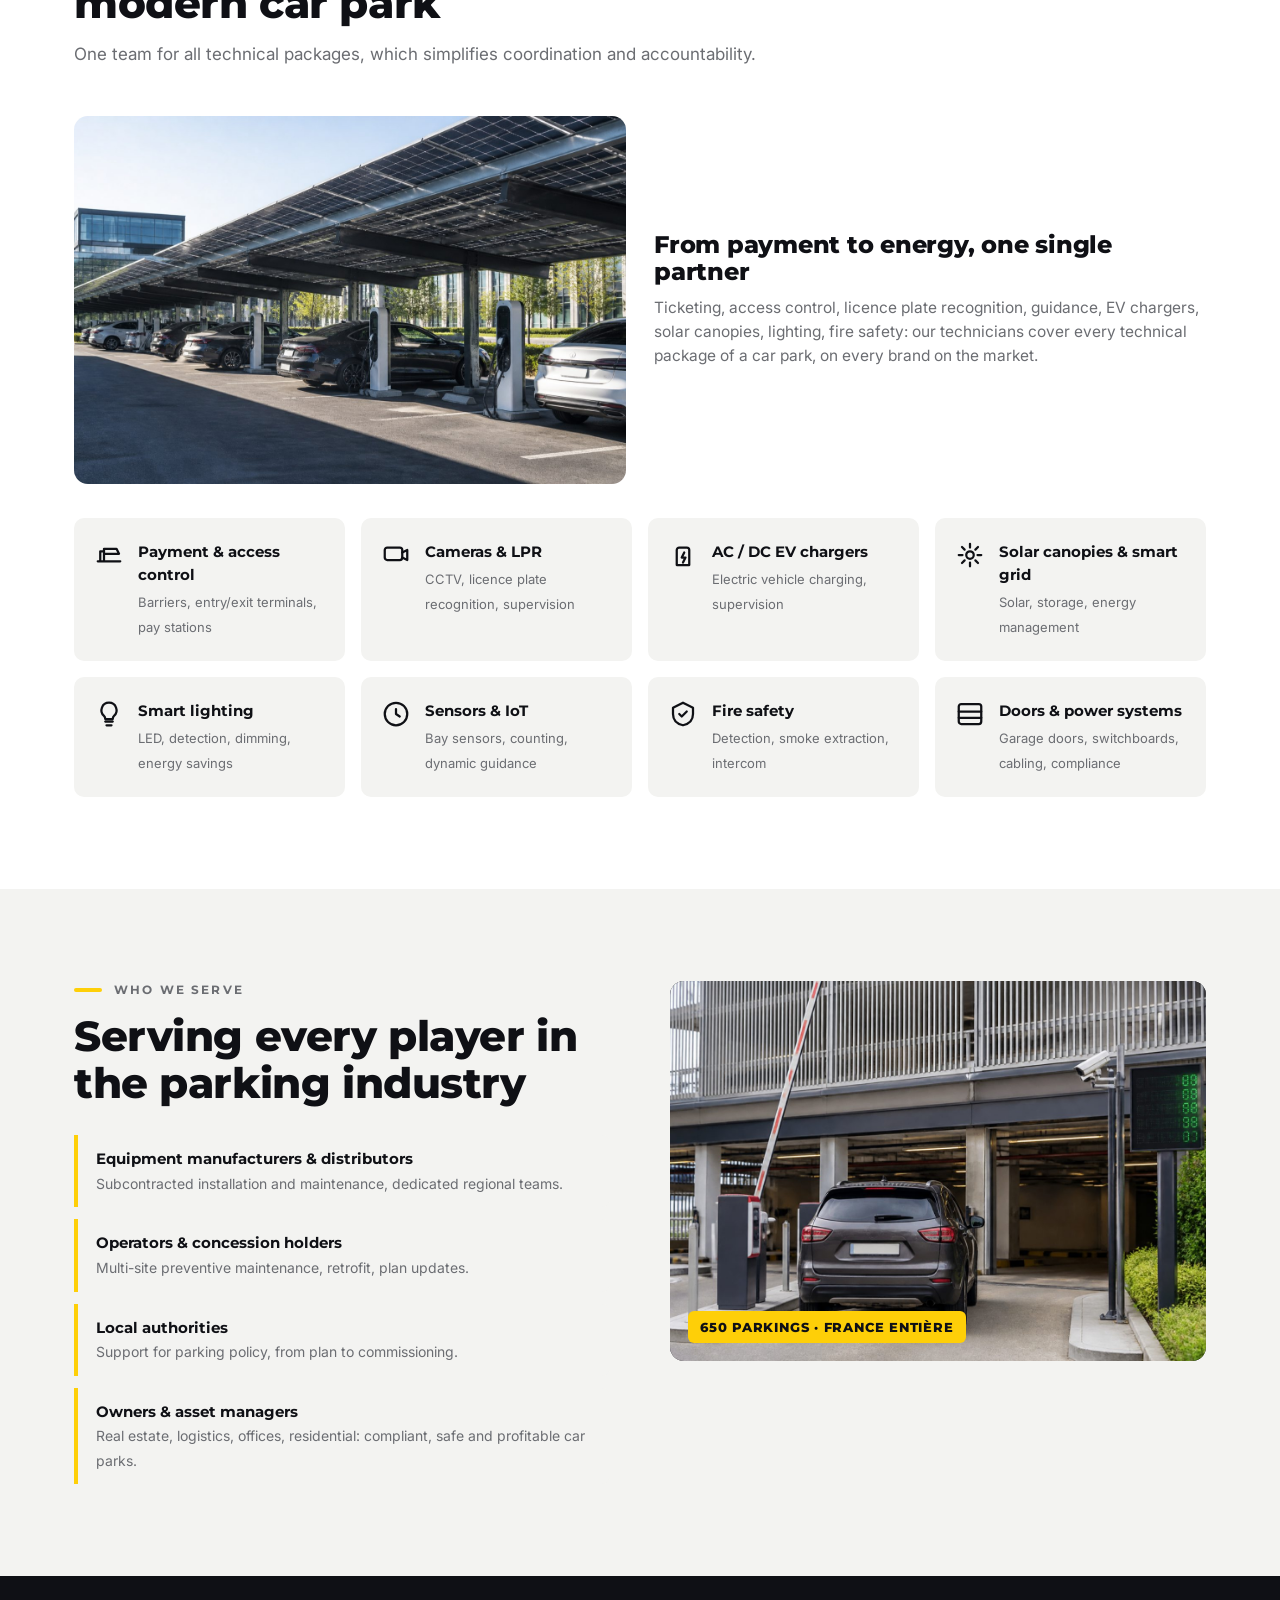
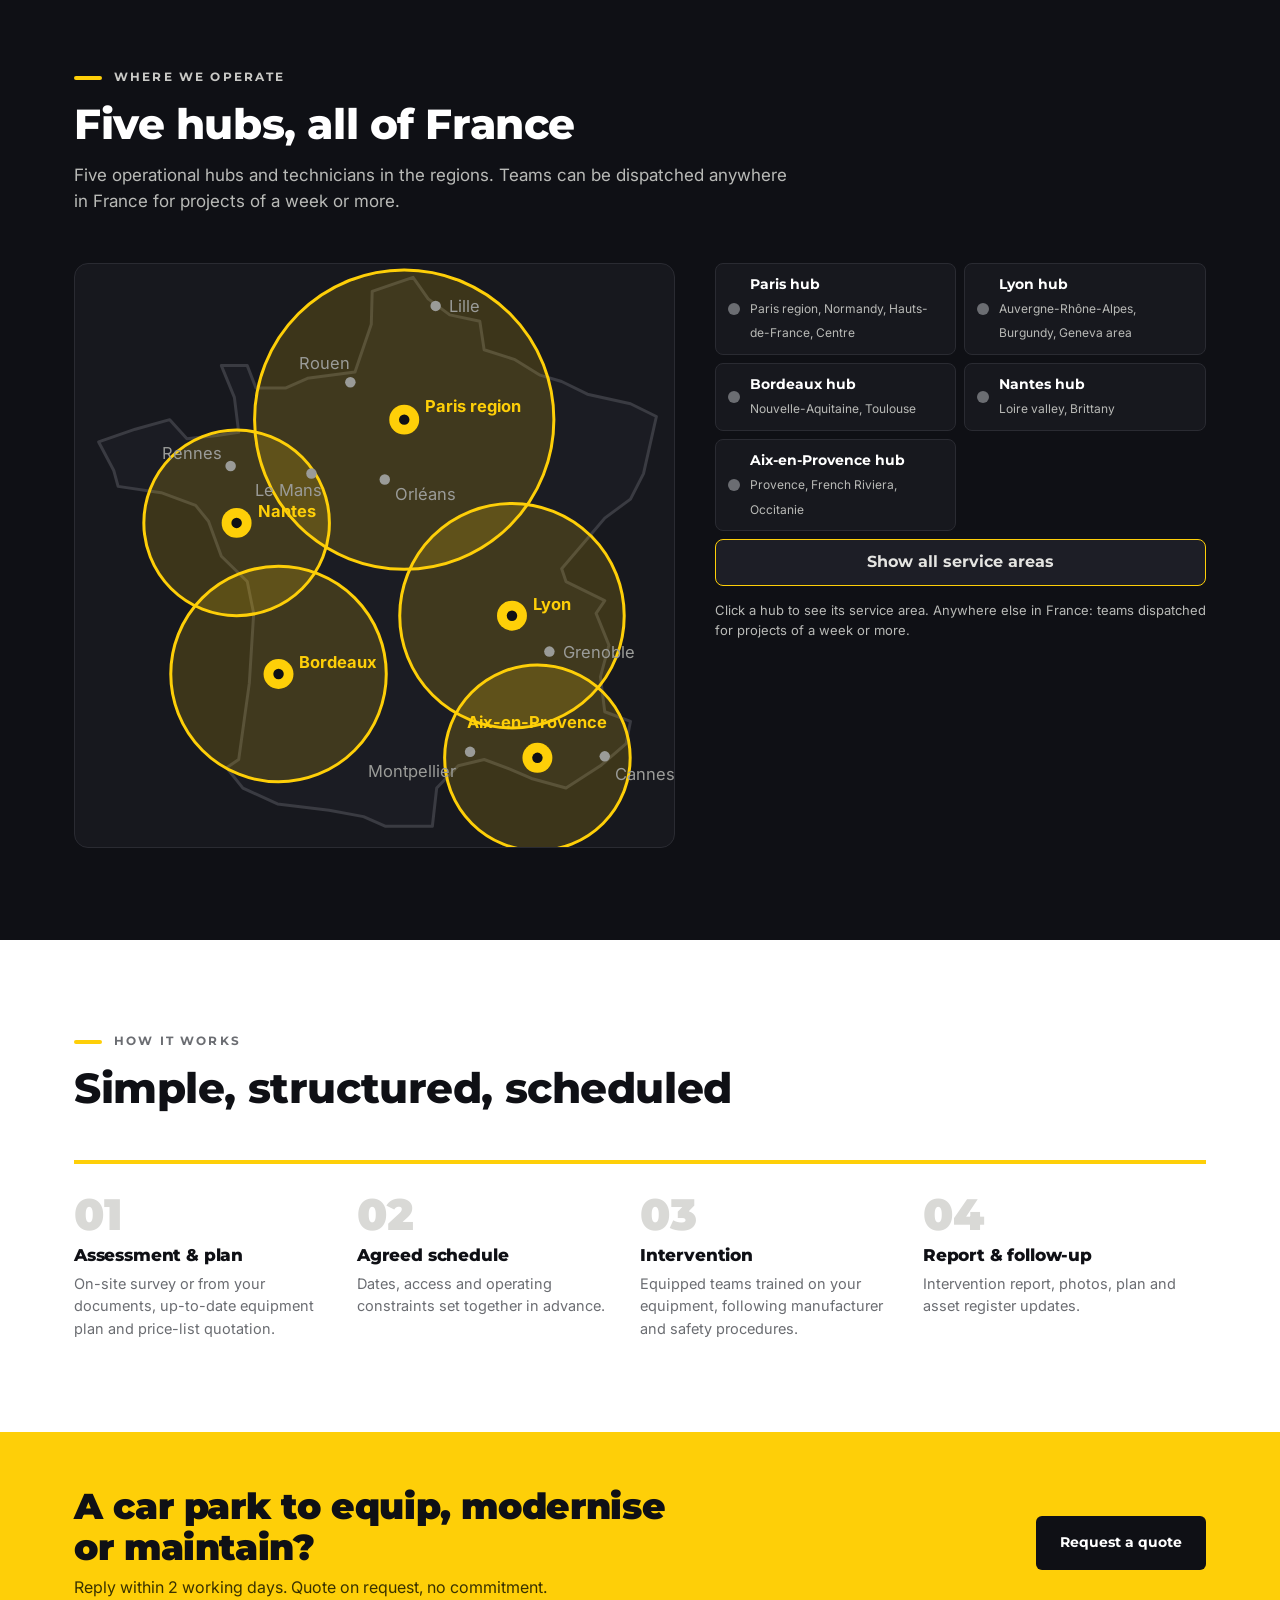
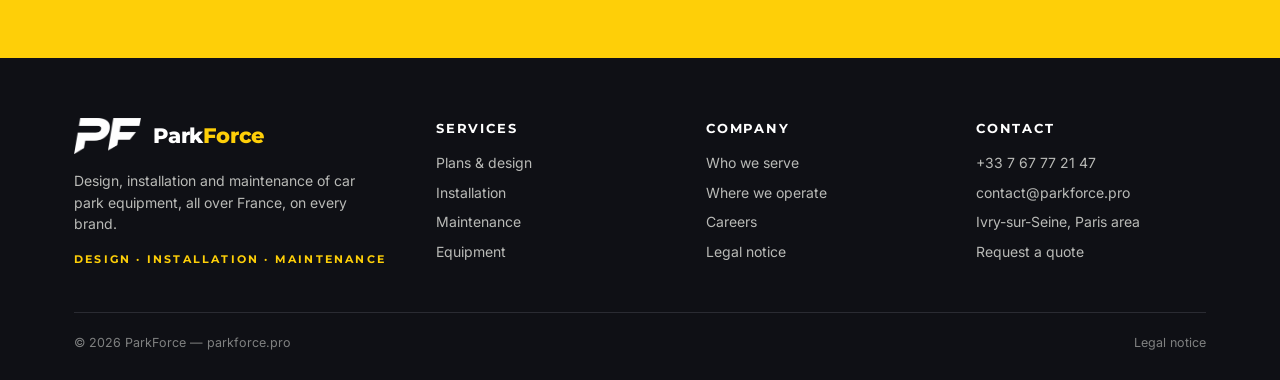
==== commit b0d996d9: "Wording : dépannage sur tout type d'équipement" ====
--- a/en/index.html
+++ b/en/index.html
@@ -70,7 +70,7 @@
 </div></section>
 <section class="dark" id="modes"><div class="wrap">
   <div class="sec-head"><div class="eyebrow">Maintenance — two options</div><h2>Your equipment, our technicians</h2><p style="color:#b9bab7">Our teams are trained on each manufacturer's equipment and work at the heart of car parks, in the way that suits you.</p></div>
-  <div class="modes"><div class="mode"><h3><i></i>Dedicated teams — manufacturers</h3><p>You build or distribute parking equipment: we provide technicians working 100% for you, embedded in your branches and processes.</p><ul><li>Technicians trained and certified on your products</li><li>Vehicle, tools, laptop and phone provided</li><li>ParkForce management and reporting, service continuity</li><li>Temporary reinforcement or permanent regional presence</li></ul></div><div class="mode"><h3><i></i>On-demand maintenance — operators</h3><p>You operate or own car parks: we deliver preventive and corrective maintenance on a schedule agreed in advance.</p><ul><li>Scheduled preventive visits (monthly, quarterly…)</li><li>Repairs on every equipment we are trained on</li><li>Framework contract or one-off job, clear price list</li><li>Reports and asset tracking after each visit</li></ul></div></div>
+  <div class="modes"><div class="mode"><h3><i></i>Dedicated teams — manufacturers</h3><p>You build or distribute parking equipment: we provide technicians working 100% for you, embedded in your branches and processes.</p><ul><li>Technicians trained and certified on your products</li><li>Vehicle, tools, laptop and phone provided</li><li>ParkForce management and reporting, service continuity</li><li>Temporary reinforcement or permanent regional presence</li></ul></div><div class="mode"><h3><i></i>On-demand maintenance — operators</h3><p>You operate or own car parks: we deliver preventive and corrective maintenance on a schedule agreed in advance.</p><ul><li>Scheduled preventive visits (monthly, quarterly…)</li><li>Repairs on any type of equipment</li><li>Framework contract or one-off job, clear price list</li><li>Reports and asset tracking after each visit</li></ul></div></div>
 </div></section>
 <section id="equipements"><div class="wrap">
   <div class="sec-head"><div class="eyebrow">Multi-technical</div><h2>Every piece of equipment in a modern car park</h2><p>One team for all technical packages, which simplifies coordination and accountability.</p></div>
